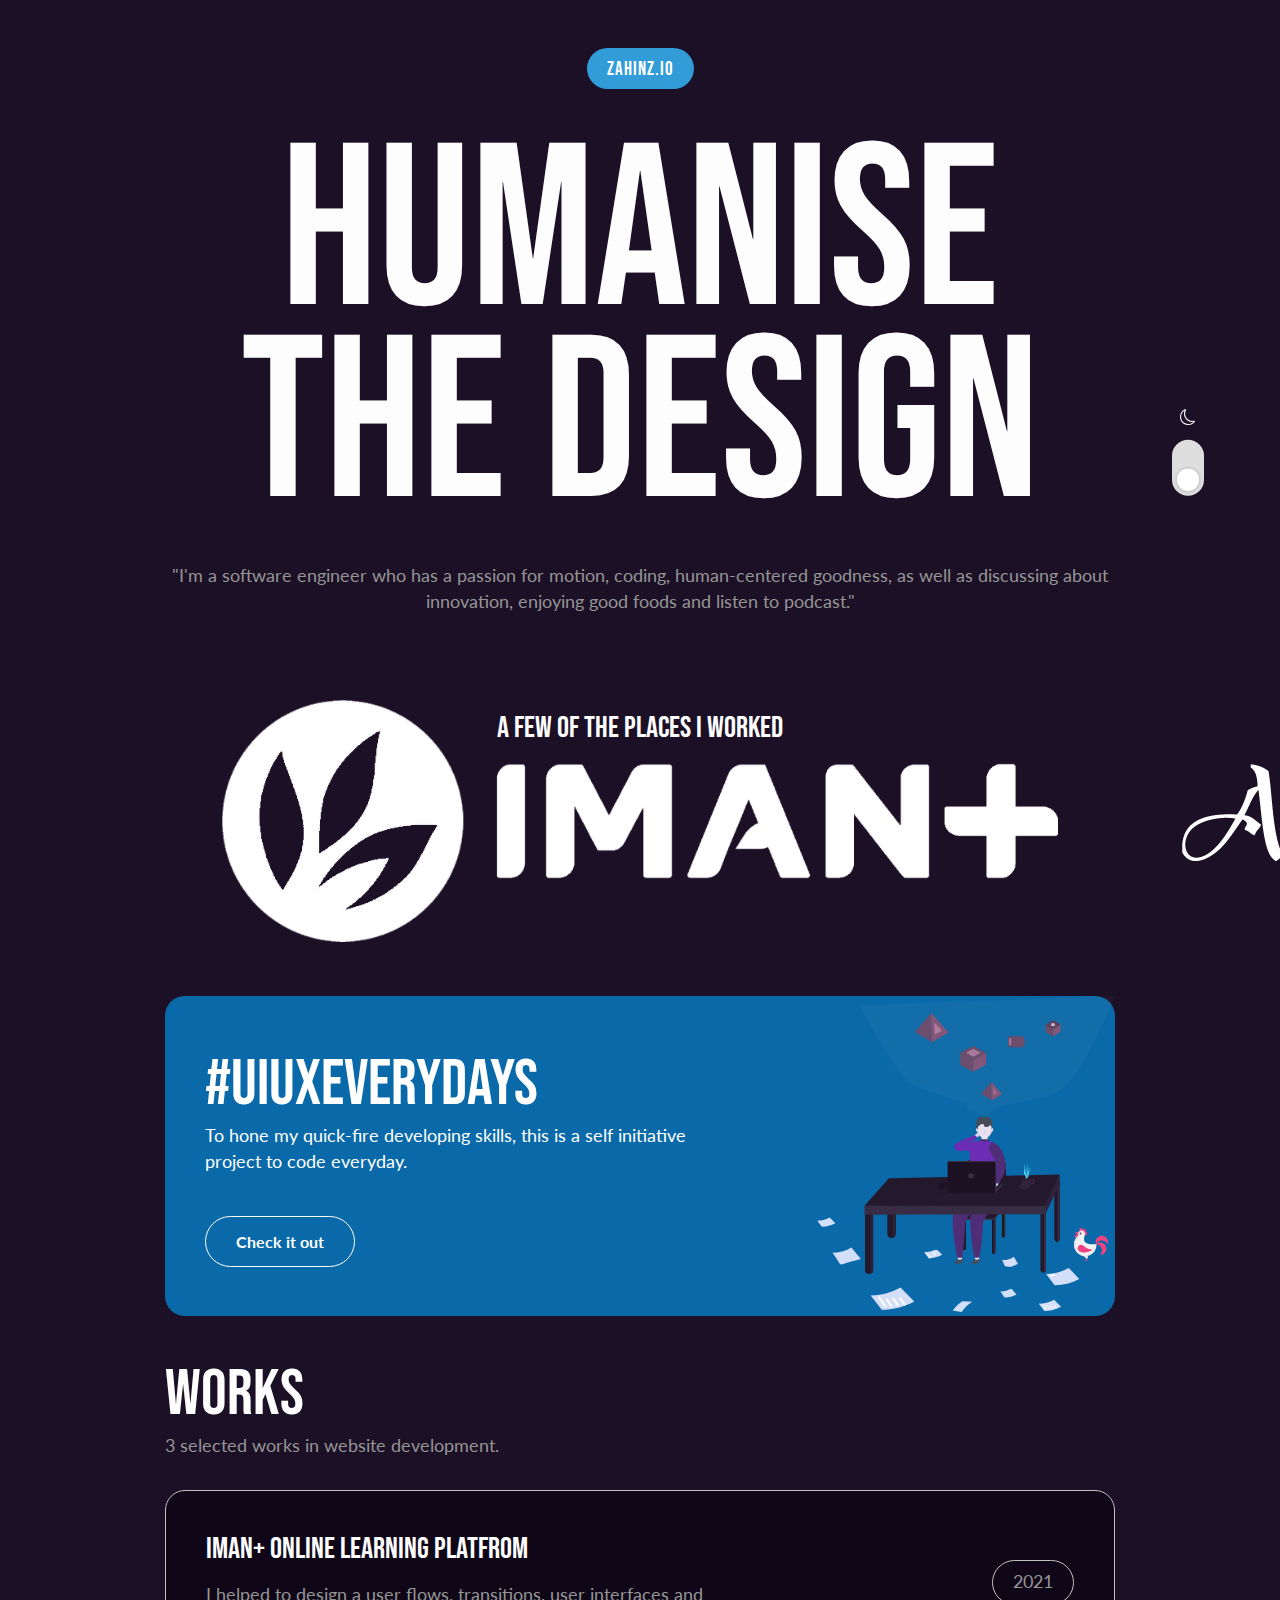
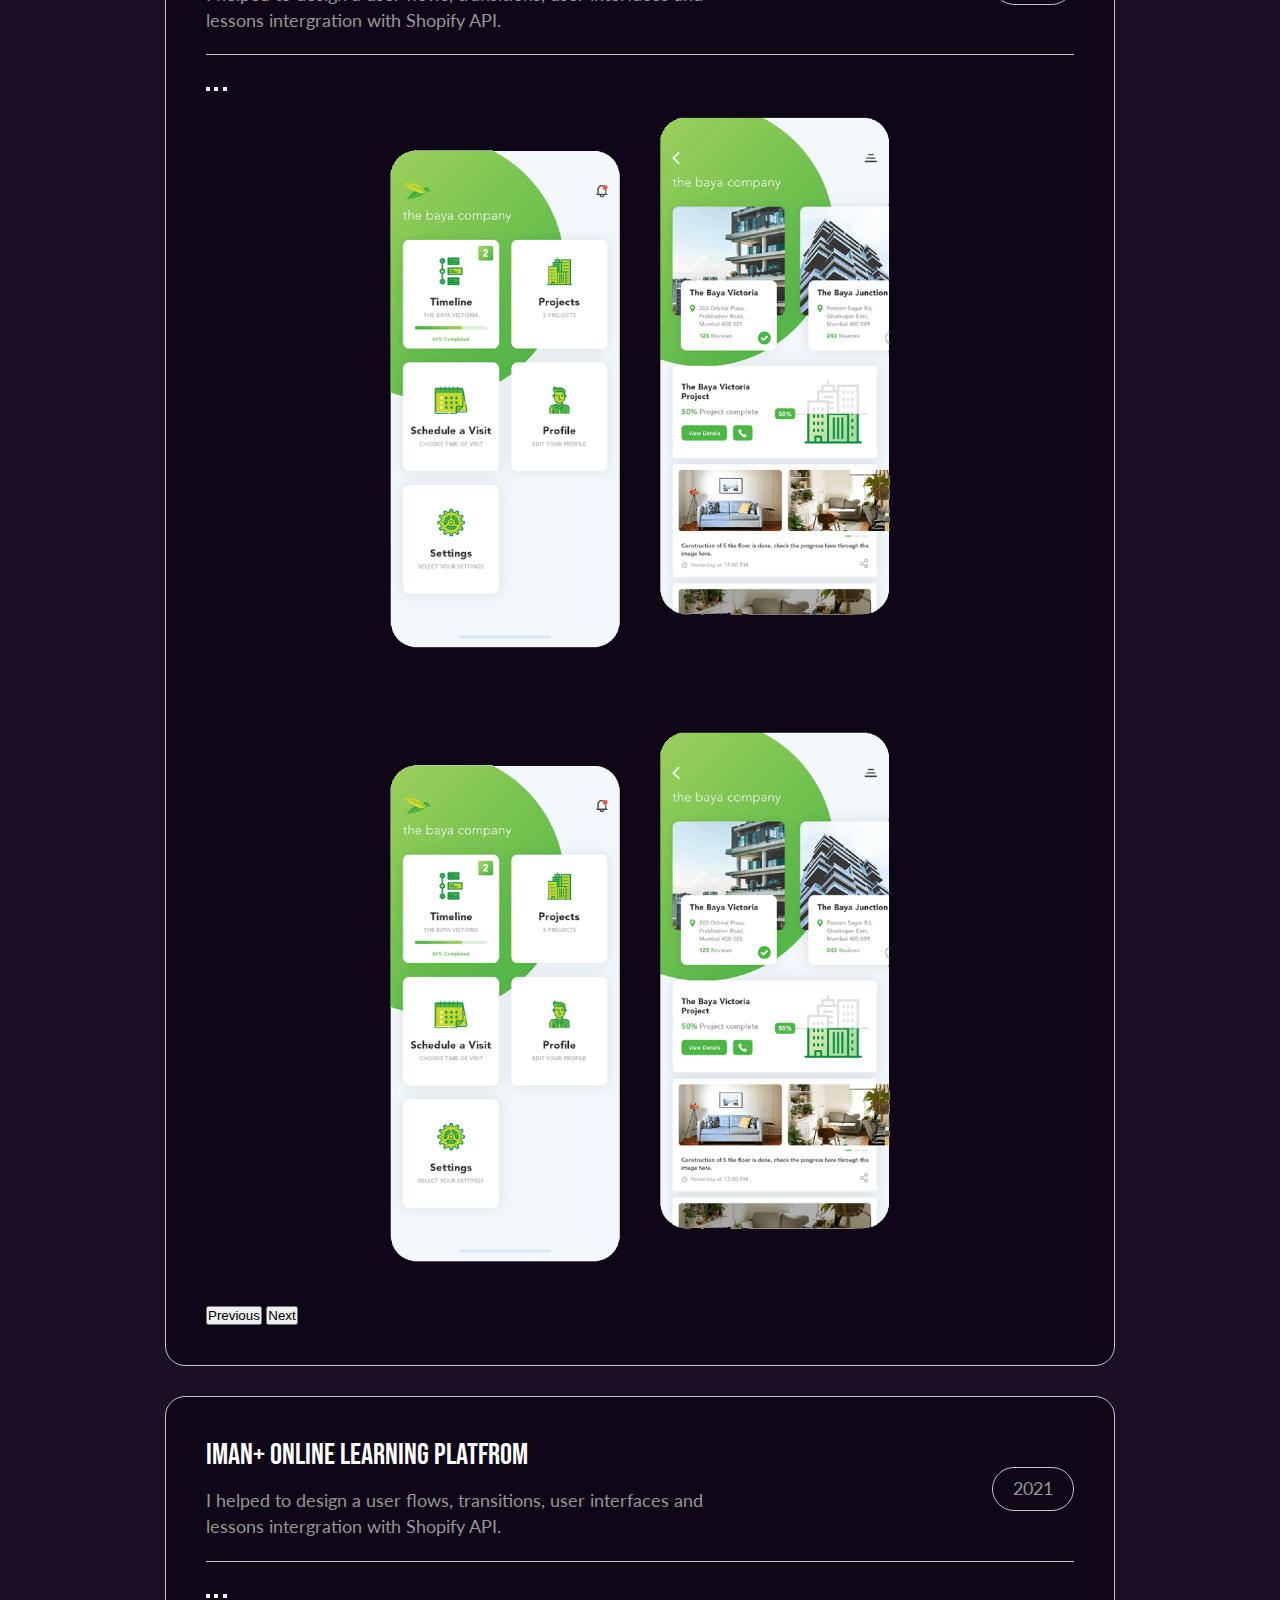
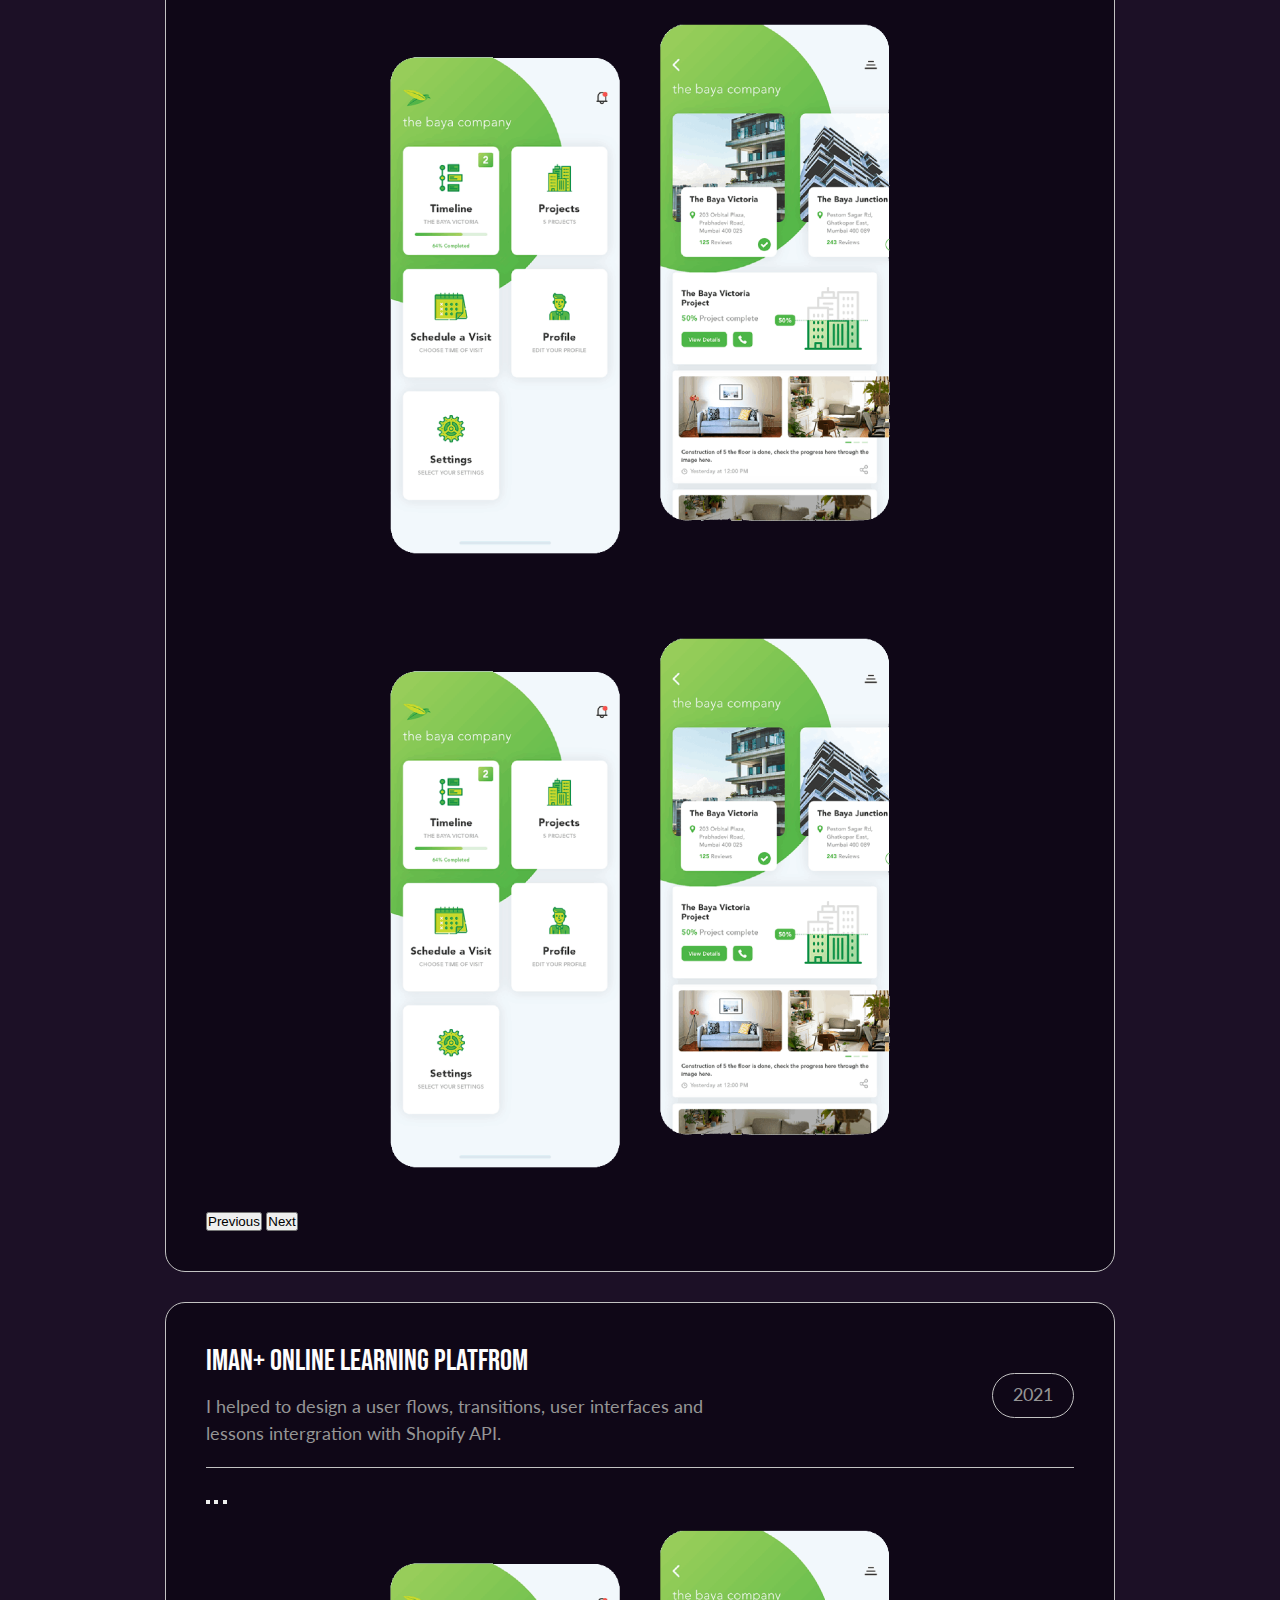
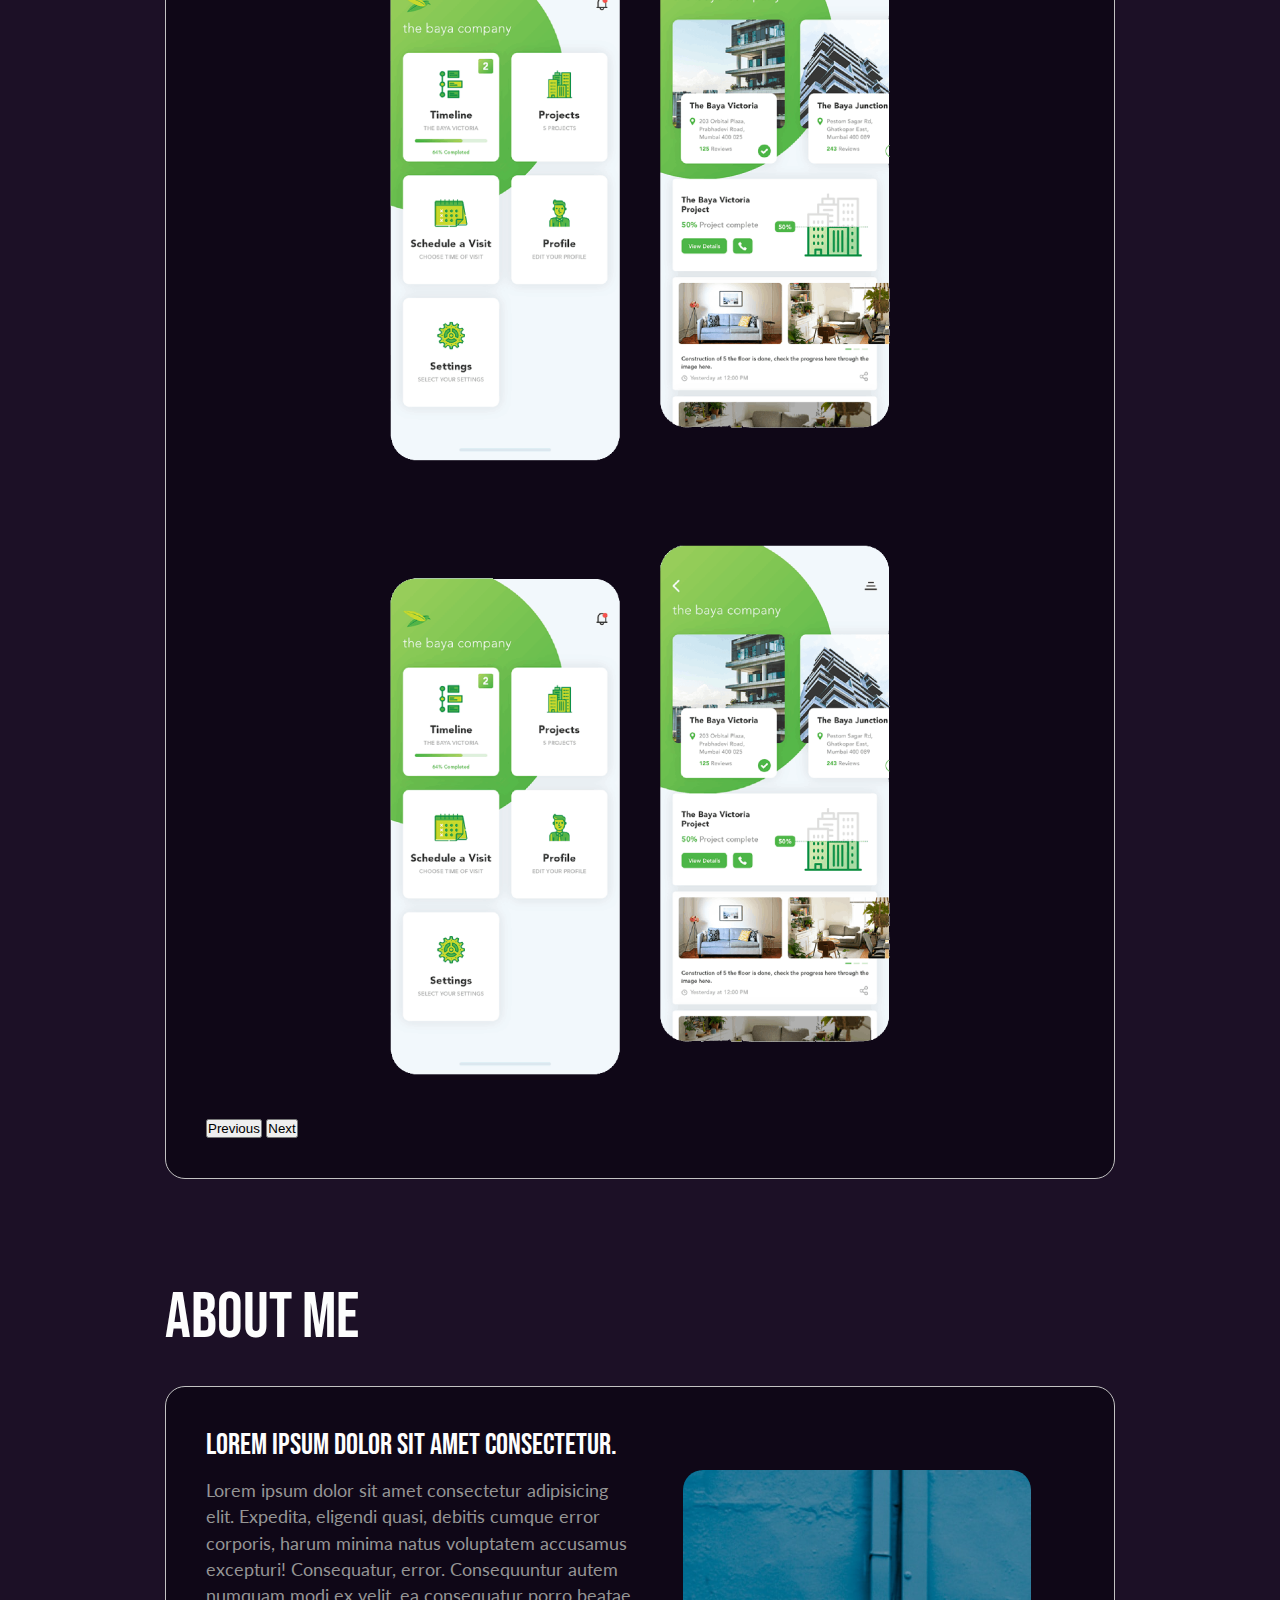
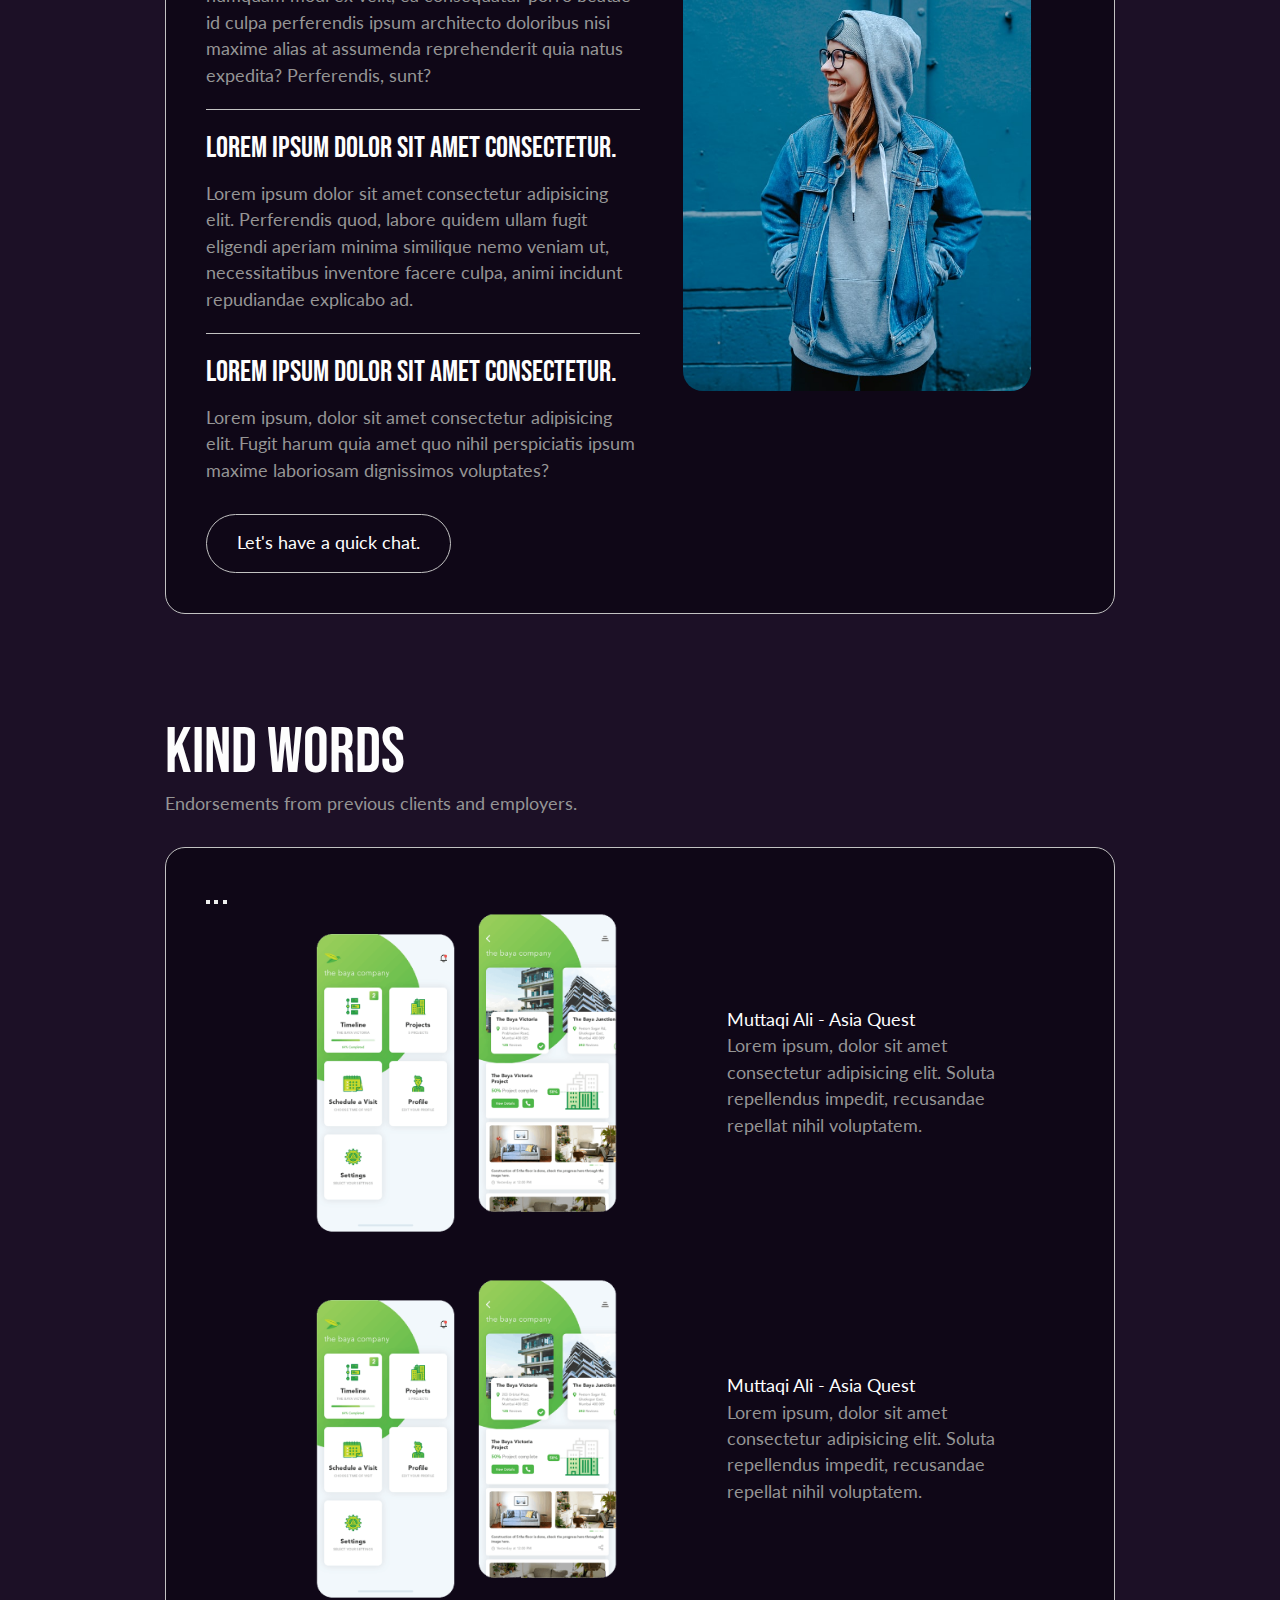
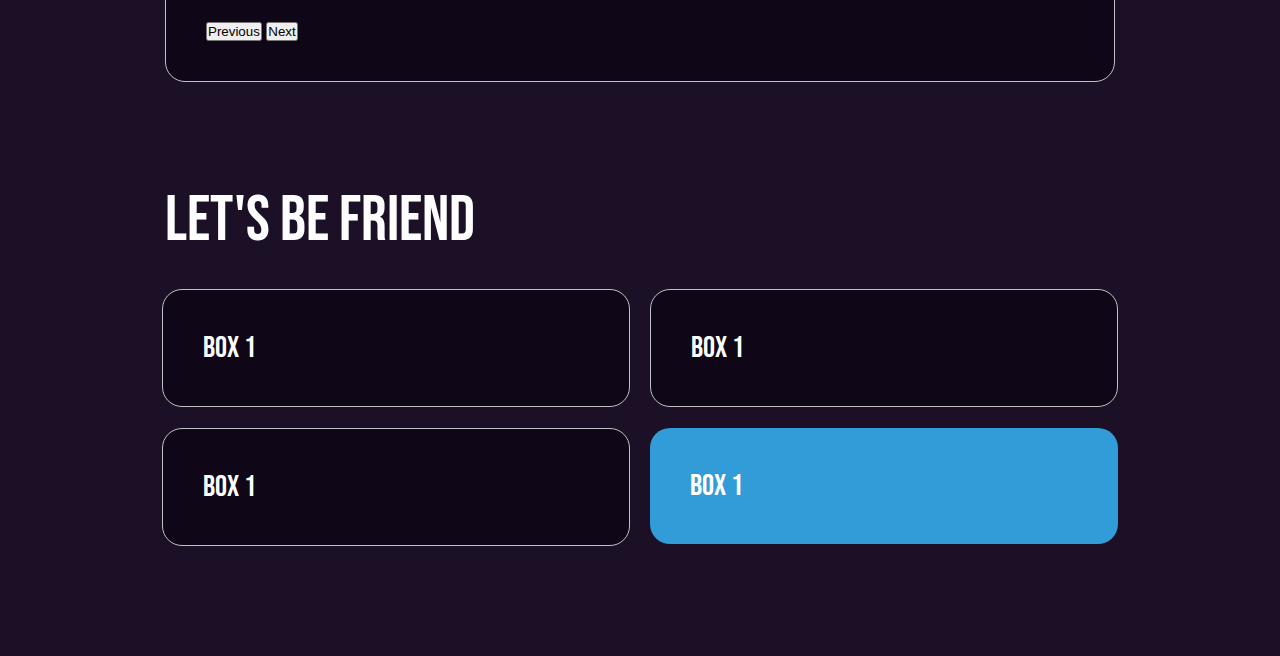
==== index.html @ 5ec1e255 "update index.html" ====
<!DOCTYPE html>
<html lang="en">
<head>
    <meta charset="UTF-8">
    <meta http-equiv="X-UA-Compatible" content="IE=edge">
    <meta name="viewport" content="width=device-width, initial-scale=1.0">
    <title>Zahinzul: Software Engineer - Cyberjaya</title>

    <!-- BOOTSTRAP PACK -->
    <link href="https://cdn.jsdelivr.net/npm/bootstrap@5.1.1/dist/css/bootstrap.min.css" rel="stylesheet" integrity="sha384-F3w7mX95PdgyTmZZMECAngseQB83DfGTowi0iMjiWaeVhAn4FJkqJByhZMI3AhiU" crossorigin="anonymous">
    <script src="https://cdn.jsdelivr.net/npm/bootstrap@5.1.1/dist/js/bootstrap.bundle.min.js" integrity="sha384-/bQdsTh/da6pkI1MST/rWKFNjaCP5gBSY4sEBT38Q/9RBh9AH40zEOg7Hlq2THRZ" crossorigin="anonymous"></script>

    <!-- GOOGLE FONTS -->
    <link rel="preconnect" href="https://fonts.googleapis.com">
    <link rel="preconnect" href="https://fonts.gstatic.com" crossorigin>
    <link href="https://fonts.googleapis.com/css2?family=Bebas+Neue&family=Lato:ital,wght@0,100;0,400;0,900;1,400&display=swap" rel="stylesheet">
        

    <!-- BOOTSTRAP ICONS PACK -->
    <link rel="stylesheet" href="https://cdn.jsdelivr.net/npm/bootstrap-icons@1.5.0/font/bootstrap-icons.css">


    <!-- CSS STYLE -->
    <link rel="stylesheet" href="css/styles.css">


    <!-- FAVICON -->
    <link rel="icon" href="data:image/svg+xml,<svg xmlns=%22http://www.w3.org/2000/svg%22 viewBox=%220 0 100 100%22><text y=%22.9em%22 font-size=%2290%22>🚀</text></svg>">
</head>
<body>
    <div class="main-container">


        <div class="dark-mode-switch">
            <div id="darkModeIcon"><i class="bi bi-sun"></i></div>
            <input id="darkMode" type="checkbox" class="switch-1" onchange="darkMode()">
        </div>

        <!-- HERO -->
        <section id="hero">
            <p class="hero-logo">zahinz.io</p>
            <div class="hero-cta">
                <p class="hero-title color-title">Humanise the Design</p>
                <p class="hero-description color-body main-body">"I'm a software engineer who has a passion for motion, coding, human-centered goodness, as well as discussing about innovation, enjoying good foods and listen to podcast."</p>
            </div>
        </section>

        <!-- SECTION 2 -->
        <section id="section2">
            <p class="color-title main-subtitle">A FEW OF THE PLACES I WORKED</p>
            <div class="companies-logo">
                <img src="assets/IMAN+.png" alt="" class="element-logo">
                <img src="assets/AlMaghrib.png" alt="" class="element-logo">
                <img src="assets/DOPSTV.png" alt="" class="element-logo">
            </div>
        </section>

        <!-- SECTION 3 -->
        <section id="section3">
            <div class="uiuxeverydays">
                <div class="text">
                    <p class="nodark-color-title main-title">#UIUXeverydays</p>
                    <p class="nodark-color-body main-body">To hone my quick-fire developing skills, this is a self initiative project to code everyday.</p>
                    <button class="my-btn">Check it out</button>
                </div>
                <div class="image">
                    <img src="assets/experiment-dark.svg" alt="" srcset="">
                </div>
            </div>
        </section>


        <!-- SECTION 4 -->
        <section id="section4">
            <div class="works">
                <p class="main-title color-title">Works</p>
                <p class="main-body color-body">3 selected works in website development.</p>
                <!-- IMANPLUS -->
                <div class="work-container dark-border">
                    <div class="header">
                        <div class="text">
                            <p class="main-subtitle color-title">IMAN+ Online Learning Platfrom</p>
                            <p class="main-body color-body">I helped to design a user flows, transitions, user interfaces and lessons intergration with Shopify API.</p>
                        </div>
                        <div class="year">
                            <p class="main-body color-body">2021</p>
                        </div>
                    </div>
                    <hr>
                    <div id="previousWork1" class="carousel slide" data-bs-ride="carousel">
                        <div class="carousel-indicators">
                          <button type="button" data-bs-target="#previousWork1" data-bs-slide-to="0" class="active" aria-current="true" aria-label="Slide 1"></button>
                          <button type="button" data-bs-target="#previousWork1" data-bs-slide-to="1" aria-label="Slide 2"></button>
                          <button type="button" data-bs-target="#previousWork1" data-bs-slide-to="2" aria-label="Slide 3"></button>
                        </div>
                        <div class="carousel-inner">
                          <div class="carousel-item active">
                            <img src="assets/slides-example.png" class="d-block w-100" alt="...">
                          </div>
                          <div class="carousel-item">
                            <img src="assets/slides-example.png" class="d-block w-100" alt="...">
                          </div>
                        </div>
                        <button class="carousel-control-prev" type="button" data-bs-target="#previousWork1" data-bs-slide="prev">
                          <span class="carousel-control-prev-icon" aria-hidden="true"></span>
                          <span class="visually-hidden">Previous</span>
                        </button>
                        <button class="carousel-control-next" type="button" data-bs-target="#previousWork1" data-bs-slide="next">
                          <span class="carousel-control-next-icon" aria-hidden="true"></span>
                          <span class="visually-hidden">Next</span>
                        </button>
                    </div>
                </div>
                <!-- NPC2021 -->
                <div class="work-container dark-border">
                    <div class="header">
                        <div class="text">
                            <p class="main-subtitle color-title">IMAN+ Online Learning Platfrom</p>
                            <p class="main-body color-body">I helped to design a user flows, transitions, user interfaces and lessons intergration with Shopify API.</p>
                        </div>
                        <div class="year">
                            <p class="main-body color-body">2021</p>
                        </div>
                    </div>
                    <hr>
                    <div id="previousWork1" class="carousel slide" data-bs-ride="carousel">
                        <div class="carousel-indicators">
                          <button type="button" data-bs-target="#previousWork1" data-bs-slide-to="0" class="active" aria-current="true" aria-label="Slide 1"></button>
                          <button type="button" data-bs-target="#previousWork1" data-bs-slide-to="1" aria-label="Slide 2"></button>
                          <button type="button" data-bs-target="#previousWork1" data-bs-slide-to="2" aria-label="Slide 3"></button>
                        </div>
                        <div class="carousel-inner">
                          <div class="carousel-item active">
                            <img src="assets/slides-example.png" class="d-block w-100" alt="...">
                          </div>
                          <div class="carousel-item">
                            <img src="assets/slides-example.png" class="d-block w-100" alt="...">
                          </div>
                        </div>
                        <button class="carousel-control-prev" type="button" data-bs-target="#previousWork1" data-bs-slide="prev">
                          <span class="carousel-control-prev-icon" aria-hidden="true"></span>
                          <span class="visually-hidden">Previous</span>
                        </button>
                        <button class="carousel-control-next" type="button" data-bs-target="#previousWork1" data-bs-slide="next">
                          <span class="carousel-control-next-icon" aria-hidden="true"></span>
                          <span class="visually-hidden">Next</span>
                        </button>
                      </div>
                </div>
                <!-- ALMAGHRIB MALAYSIA -->
                <div class="work-container dark-border">
                    <div class="header">
                        <div class="text">
                            <p class="main-subtitle color-title">IMAN+ Online Learning Platfrom</p>
                            <p class="main-body color-body">I helped to design a user flows, transitions, user interfaces and lessons intergration with Shopify API.</p>
                        </div>
                        <div class="year">
                            <p class="main-body color-body">2021</p>
                        </div>
                    </div>
                    <hr>
                    <div id="previousWork1" class="carousel slide" data-bs-ride="carousel">
                        <div class="carousel-indicators">
                          <button type="button" data-bs-target="#previousWork1" data-bs-slide-to="0" class="active" aria-current="true" aria-label="Slide 1"></button>
                          <button type="button" data-bs-target="#previousWork1" data-bs-slide-to="1" aria-label="Slide 2"></button>
                          <button type="button" data-bs-target="#previousWork1" data-bs-slide-to="2" aria-label="Slide 3"></button>
                        </div>
                        <div class="carousel-inner">
                          <div class="carousel-item active">
                            <img src="assets/slides-example.png" class="d-block w-100" alt="...">
                          </div>
                          <div class="carousel-item">
                            <img src="assets/slides-example.png" class="d-block w-100" alt="...">
                          </div>
                        </div>
                        <button class="carousel-control-prev" type="button" data-bs-target="#previousWork1" data-bs-slide="prev">
                          <span class="carousel-control-prev-icon" aria-hidden="true"></span>
                          <span class="visually-hidden">Previous</span>
                        </button>
                        <button class="carousel-control-next" type="button" data-bs-target="#previousWork1" data-bs-slide="next">
                          <span class="carousel-control-next-icon" aria-hidden="true"></span>
                          <span class="visually-hidden">Next</span>
                        </button>
                      </div>
                </div>
            </div>
        </section>


        <!-- SECTION 5 -->
        <section id="section5">
                <p class="main-title color-title">About me</p>
                <!-- About me -->
                <div class="about-me-container dark-border">
                        <div class="text">
                            <p class="main-subtitle color-title">Lorem ipsum dolor sit amet consectetur.</p>
                            <p class="main-body color-body">Lorem ipsum dolor sit amet consectetur adipisicing elit. Expedita, eligendi quasi, debitis cumque error corporis, harum minima natus voluptatem accusamus excepturi! Consequatur, error. Consequuntur autem numquam modi ex velit, ea consequatur porro beatae id culpa perferendis ipsum architecto doloribus nisi maxime alias at assumenda reprehenderit quia natus expedita? Perferendis, sunt?</p>
                            <hr>
                            <p class="main-subtitle color-title">Lorem ipsum dolor sit amet consectetur.</p>
                            <p class="main-body color-body">Lorem ipsum dolor sit amet consectetur adipisicing elit. Perferendis quod, labore quidem ullam fugit eligendi aperiam minima similique nemo veniam ut, necessitatibus inventore facere culpa, animi incidunt repudiandae explicabo ad.</p>
                            <hr>
                            <p class="main-subtitle color-title">Lorem ipsum dolor sit amet consectetur.</p>
                            <p class="main-body color-body">Lorem ipsum, dolor sit amet consectetur adipisicing elit. Fugit harum quia amet quo nihil perspiciatis ipsum maxime laboriosam dignissimos voluptates?</p>
                            <div class="dark-border">
                                <p class="color-title main-body">Let's have a quick chat.</p>
                            </div>
                        </div>
                        <div class="image">
                            <img src="assets/zahinz.jpg" alt="" srcset="">
                        </div>
                </div>
        </section>


        <!-- SECTION 6 -->
        <section id="section6">
            <div class="testimonials">
                <p class="main-title color-title">Kind words</p>
                <p class="main-body color-body">Endorsements from previous clients and employers.</p>
                <!-- IMANPLUS -->
                <div class="testimonials-container dark-border">
                    <div id="testimonial-list" class="carousel slide" data-bs-ride="carousel">
                        <div class="carousel-indicators">
                          <button type="button" data-bs-target="#testimonial-list" data-bs-slide-to="0" class="active" aria-current="true" aria-label="Slide 1"></button>
                          <button type="button" data-bs-target="#testimonial-list" data-bs-slide-to="1" aria-label="Slide 2"></button>
                          <button type="button" data-bs-target="#testimonial-list" data-bs-slide-to="2" aria-label="Slide 3"></button>
                        </div>

                        <div class="carousel-inner">
                            
                            <!-- testimonial 1 -->
                            <div class="carousel-item active">
                                <div class="testimonial-list">
                                    <img src="assets/slides-example.png" class="d-block" alt="...">
                                    <div class="text">
                                        <p class="main-body color-title">Muttaqi Ali - Asia Quest</p>
                                        <p class="main-body color-body">Lorem ipsum, dolor sit amet consectetur adipisicing elit. Soluta repellendus impedit, recusandae repellat nihil voluptatem.</p>
                                    </div>
                                </div>
                            </div>

                            <!-- testimonial 2 -->
                            <div class="carousel-item">
                                <div class="testimonial-list">
                                    <img src="assets/slides-example.png" class="d-block" alt="...">
                                    <div class="text">
                                        <p class="main-body color-title">Muttaqi Ali - Asia Quest</p>
                                        <p class="main-body color-body">Lorem ipsum, dolor sit amet consectetur adipisicing elit. Soluta repellendus impedit, recusandae repellat nihil voluptatem.</p>
                                    </div>
                                </div>
                            </div>

                        </div>

                        <button class="carousel-control-prev" type="button" data-bs-target="#testimonial-list" data-bs-slide="prev">
                          <span class="carousel-control-prev-icon" aria-hidden="true"></span>
                          <span class="visually-hidden">Previous</span>
                        </button>
                        <button class="carousel-control-next" type="button" data-bs-target="#testimonial-list" data-bs-slide="next">
                          <span class="carousel-control-next-icon" aria-hidden="true"></span>
                          <span class="visually-hidden">Next</span>
                        </button>
                    </div>


                </div>
            </div>
        </section>


        <!-- SECTION 7 -->
        <section id="section7">
            <p class="main-title color-title">Let's be friend</p>
            <!-- CONNECTIONS -->
            <div class="connect">
                <div class="connect-container">
                    <div class="connect-list dark-border">
                        <p class="main-subtitle color-title">box 1</p>
                    </div>
                    <div class="connect-list dark-border">
                        <p class="main-subtitle color-title">box 1</p>
                    </div>
                    <div class="connect-list dark-border">
                        <p class="main-subtitle color-title">box 1</p>
                    </div>
                    <div class="connect-list no-dark-border">
                        <p class="main-subtitle nodark-color-body">box 1</p>
                    </div>
                </div>
            </div>
        </section>




    </div>





    <!-- JAVASCRIPT -->
    <script src="js/script.js"></script>
    
</body>
</html>
---- css/styles.css ----
* {
    margin: 0; 
    padding: 0; 
    box-sizing: border-box;
}

:root {
    --pri-color: #0A6AA9;
    --sec-color: #c2c2c2;
    --ter-color: #319CD8;
    --title-font-family: 'Bebas Neue', sans-serif;
    --body-font-family: 'Lato', sans-serif;
    --title-font-size: 4rem;
    --subtitle-font-size: 1.9rem;
    --body-font-size: 1.1rem;
    --title-font-color: #3B4250;
    --body-font-color: #8C92A3;
    --section-bottom-margin: 100px;
}

html {
    width: 100%;
    height: 100%;
    font-family: sans-serif;
}

body {
    width: 100%;
    display: flex;
    flex-direction: column;
    align-items: center;
    transition: all 300ms;
    background-color: white;
    line-height: unset;
}

img {
    width: 100%;
    height: max-content;
}

hr {
    margin: 20px 0;
    border: none;
    border-top: 1px solid #c2c2c2;
}

.main-container {
    max-width: 950px;
    margin: 0 1.25rem
}

.my-btn {
    background-color: transparent;
    box-shadow: none;
    border: none;
    color: white;
    border: 1px solid white;
    padding: 15px 30px;
    border-radius: 40px;
    font-family: 'Lato', sans-serif;
    font-size: 1rem;
    font-weight: bold;
}

/*****************************/
/* ? Bootstrap customisation */
/*****************************/

p {
    margin-top: 0;
    margin-bottom: 0;
}

.carousel-indicators {
    margin-bottom: -1rem;
}

.carousel-control-next, .carousel-control-prev {
    width: unset;
}





/**************************************/
/*? responsive element with dark mode */
/**************************************/

.color-title {
    color: #3B4250;
}

.color-body {
    color: #8C92A3;
}

.nodark-color-title {
    color: white;
}

.nodark-color-body {
    color: white;
}

.main-title {
    font-family: var(--title-font-family);
    font-size: var(--title-font-size);
}

.main-subtitle {
    font-family: var(--title-font-family);
    font-size: var(--subtitle-font-size);
}

.main-body {
    font-family: var(--body-font-family);
    font-size: var(--body-font-size);
    line-height: 1.5;
}

.element-logo {
    filter: invert(76%) sepia(23%) saturate(396%) hue-rotate(181deg) brightness(97%) contrast(94%);
}

.dark-border {
    padding: 40px;
    border: 1px solid #c2c2c2;
    border-radius: 20px;
}

.no-dark-border {
    padding: 40px;
    border-radius: 20px;
    background-color: var(--ter-color);
}

/**************************************/

  
/* Switch 1 Specific Styles Start */
.bi-sun {
    font-size: 1.3rem;
}

.bi-moon {
    color: white;
}

.dark-mode-switch {
    height: 75px;
    position: fixed;
    top: 50%;
    right: 5%;
    display: flex;
    flex-direction: column;
    align-items: center;
    justify-content: space-between;
    transform: translateY(-55%);
    z-index: 100;
}

input[type="checkbox"].switch-1 {
font-size: 30px;
-webkit-appearance: none;
    -moz-appearance: none;
        appearance: none;
width: 3.5rem;
height: 2rem;
background: var(--pri-color);
border-radius: 3em;
position: relative;
cursor: pointer;
outline: none;
-webkit-transition: all .2s ease-in-out;
transition: all .2s ease-in-out;
transform: rotate(90deg);
}

input[type="checkbox"].switch-1:checked{
background: #ddd;
}

input[type="checkbox"].switch-1:after{
position: absolute;
content: "";
width: 2rem;
height: 2rem;
border-radius: 50%;
background: #fff;
-webkit-box-shadow: 0 0 .25rem rgba(0,0,0,.3);
        box-shadow: 0 0 .25rem rgba(0,0,0,.3);
-webkit-transform: scale(.7);
        transform: scale(.7);
left: 0;
-webkit-transition: all .2s ease-in-out;
transition: all .2s ease-in-out;
}

input[type="checkbox"].switch-1:checked:after{
left: calc(100% - 2rem);
}

/* Switch 1 Specific Style End */
  
  

/* HERO SECTION */

#hero {
    width: 100%;
    padding: 5% 0 10%;
    display: flex;
    flex-direction: column;
    justify-content: space-between;
    align-items: center;
}

.hero-logo {
    font-family: var(--title-font-family);
    font-size: 1.2rem;
    background-color: var(--ter-color);
    color: white;
    padding: 10px 20px 8px;
    border-radius: 40px;
    letter-spacing: 1px;
}

.hero-title {
    font-family: var(--title-font-family);
    font-size: 18vw;
    text-align: center;
    line-height: 15vw;
    margin-top: 50px;
}

.hero-description {
    text-align: center;
    margin-top: 40px;
}



/* SECTION 2 */

#section2 {
    width: 100%;
    height: auto;
    margin-bottom: var(--section-bottom-margin);
    display: flex;
    flex-direction: column;
    justify-content: center;
    align-items: center;
}

.companies-logo {
    height: 150px;
    display: flex;
    justify-content: space-evenly;
    align-items: center;
}

.companies-logo img {
    padding: 6%;
}


/* SECTION 3 */

#section3 {
    width: 100%;
    height: auto;
    margin-bottom: var(--section-bottom-margin)
    display: flex;
    flex-direction: row;
    align-items: center;
    justify-content: center;
}
.uiuxeverydays {
    width: 100%;
    display: flex;
    align-items: center;
    justify-content: space-between;
    background-color: var(--pri-color);
    border-radius: 20px;
}

.uiuxeverydays .text {
    padding: 10px 20px 10px 40px;
    width: 60%;
}

.uiuxeverydays button {
    margin-top: 40px;
}


/* SECTION 4 */

#section4 {
    width: 100%;
    height: auto;
    margin-bottom: var(--section-bottom-margin)
}

#section4 .works {
    margin-top: 40px;
}

#section4 .work-container {
    margin-top: 30px;
}

.work-container .header {
    display: flex;
    flex-direction: row;
    justify-content: space-between;
    align-items: center;
}

.work-container .header .text {
    width: 60%;
}
.work-container .header .text .main-subtitle {
    margin-bottom: 15px;
}

.year {
    border: 1px solid #c2c2c2;
    padding: 8px 20px;
    border-radius: 40px;
    display: flex;
    justify-content: center;
    align-items: center;
}


/* SECTION 5 */

#section5 {
    width: 100%;
    height: auto;
    margin-bottom: var(--section-bottom-margin)
}


#section5 .about-me-container {
    margin-top: 30px;
    display: flex;
    flex-direction: row;
    justify-content: space-between;
    align-items: flex-start;
}


#section5 .about-me-container .text {
    width: 50%;
}

#section5 .text .dark-border {
    padding: 15px 30px;
    width: max-content;
    border-radius: 50px;
    margin-top: 30px;
}

#section5 .text .main-subtitle {
    margin-bottom: 15px;
}

#section5 .text .main-body {
    margin-bottom: 15px;
}

#section5 .text .dark-border .main-body {
    margin-bottom: 0;
}

#section5 .about-me-container .image {
    width: 50%;
    padding: 5%;
    position: sticky;
    top: 0; 
}

#section5 .about-me-container .image img {
    border-radius: 20px;  
}


/* SECTION 6 */

#section6 {
    width: 100%;
    height: auto;
    margin-bottom: var(--section-bottom-margin)
}


#section6 .testimonials-container {
    margin-top: 30px;
    display: flex;
    flex-direction: row;
    justify-content: space-between;
    align-items: flex-start;
}

#section6 .testimonials-container .testimonial-list {
    display: flex;
    flex-direction: row;
    align-items: center;
}

#section6 .testimonials-container .testimonial-list img {
    width: 60%;
}

#section6 .testimonials-container .testimonial-list .text {
    width: 80%;
    margin-right: 6%;
}


/* SECTION 7 */

#section7 {
    width: 100%;
    height: auto;
    margin-bottom: var(--section-bottom-margin)
}


#section7 .connect {
    margin-top: 20px;
}

#section7 .connect-container {
    display: flex;
    flex-direction: row;
    flex-wrap: wrap;
    justify-content: center;
    align-items: flex-start;
    margin: 0 -3.5%;
}

#section7 .connect-container .connect-list {
    width: 46%;
    margin: 1%;
}






/***********************************/
/* ? MOBILE RESPONSIVENESS (390px) */
/***********************************/

@media (max-width: 600px) {

    .dark-mode-switch {
        height: 75px;
        width: 85px;
        position: fixed;
        top: initial;
        right: initial;
        bottom: 0;
        left: 5%;
        display: flex;
        flex-direction: row;
        align-items: center;
        justify-content: space-between;
        transform: translateY(0);
    }    

    input[type="checkbox"].switch-1 {
        transform: rotate(0deg);
        }


    .main-container {
        width: 100%;
        padding: 1.25rem
    }

    .main-title {
        font-size: 3rem;
    }

    .dark-border {
        padding: 30px;
    }


    /* HERO */

    #hero {
        padding-bottom: 100px;
        height: 100vh;
        justify-content: center;
    }
    
    .hero-logo {
        font-size: 1.2rem;
        /* margin-bottom: 50px; */
    }
    
    .hero-title {
        font-size: 6rem;
        line-height: 5.5rem;
        margin-top: 50px;
    }
    
    .hero-description {
        margin-top: 40px;
    }


    /* SECTION 2 */

    #section2 {
        margin-top: 50px;
    }

    #section2 .main-subtitle {
        margin-bottom: 20px;
    }
    
    .companies-logo {
        height: 60px;
        display: flex;
        justify-content: space-evenly;
        align-items: center;
    }
    
    .companies-logo img {
        padding: 3%;
    }


    /* SECTION 3 */

    #section3 {
        height: auto;
        margin-top: 50px;
    }

    .uiuxeverydays {
        padding: 0 30px 30px;
        flex-direction: column-reverse;
    }

    .uiuxeverydays .text {
        padding: 0;
        width: 100%;
        text-align: center;
    }

    .uiuxeverydays .text .main-title {
        margin-top: 10px;
    }


    /* SECTION 4 */

    .work-container .header {
        display: flex;
        flex-direction: column-reverse;
        align-items: flex-start;
    }

    .work-container .header .text {
        width: 100%;
        margin-top: 20px;
    }


    /* SECTION 5 */

    #section5 .about-me-container {
        flex-direction: column-reverse;
    }

    #section5 .about-me-container .image {
        display: none;
    }

    #section5 .about-me-container .text {
        width: 100%;
    }


    /* SECTION 6 */

    #section6 .testimonials-container .testimonial-list {
        flex-direction: column;
    }

    #section6 .testimonials-container .testimonial-list .text {
        width: 70%;
        margin: 15px 0;
    }

    #section6 .testimonials-container .testimonial-list img {
        width: 70%;
    }


  



}
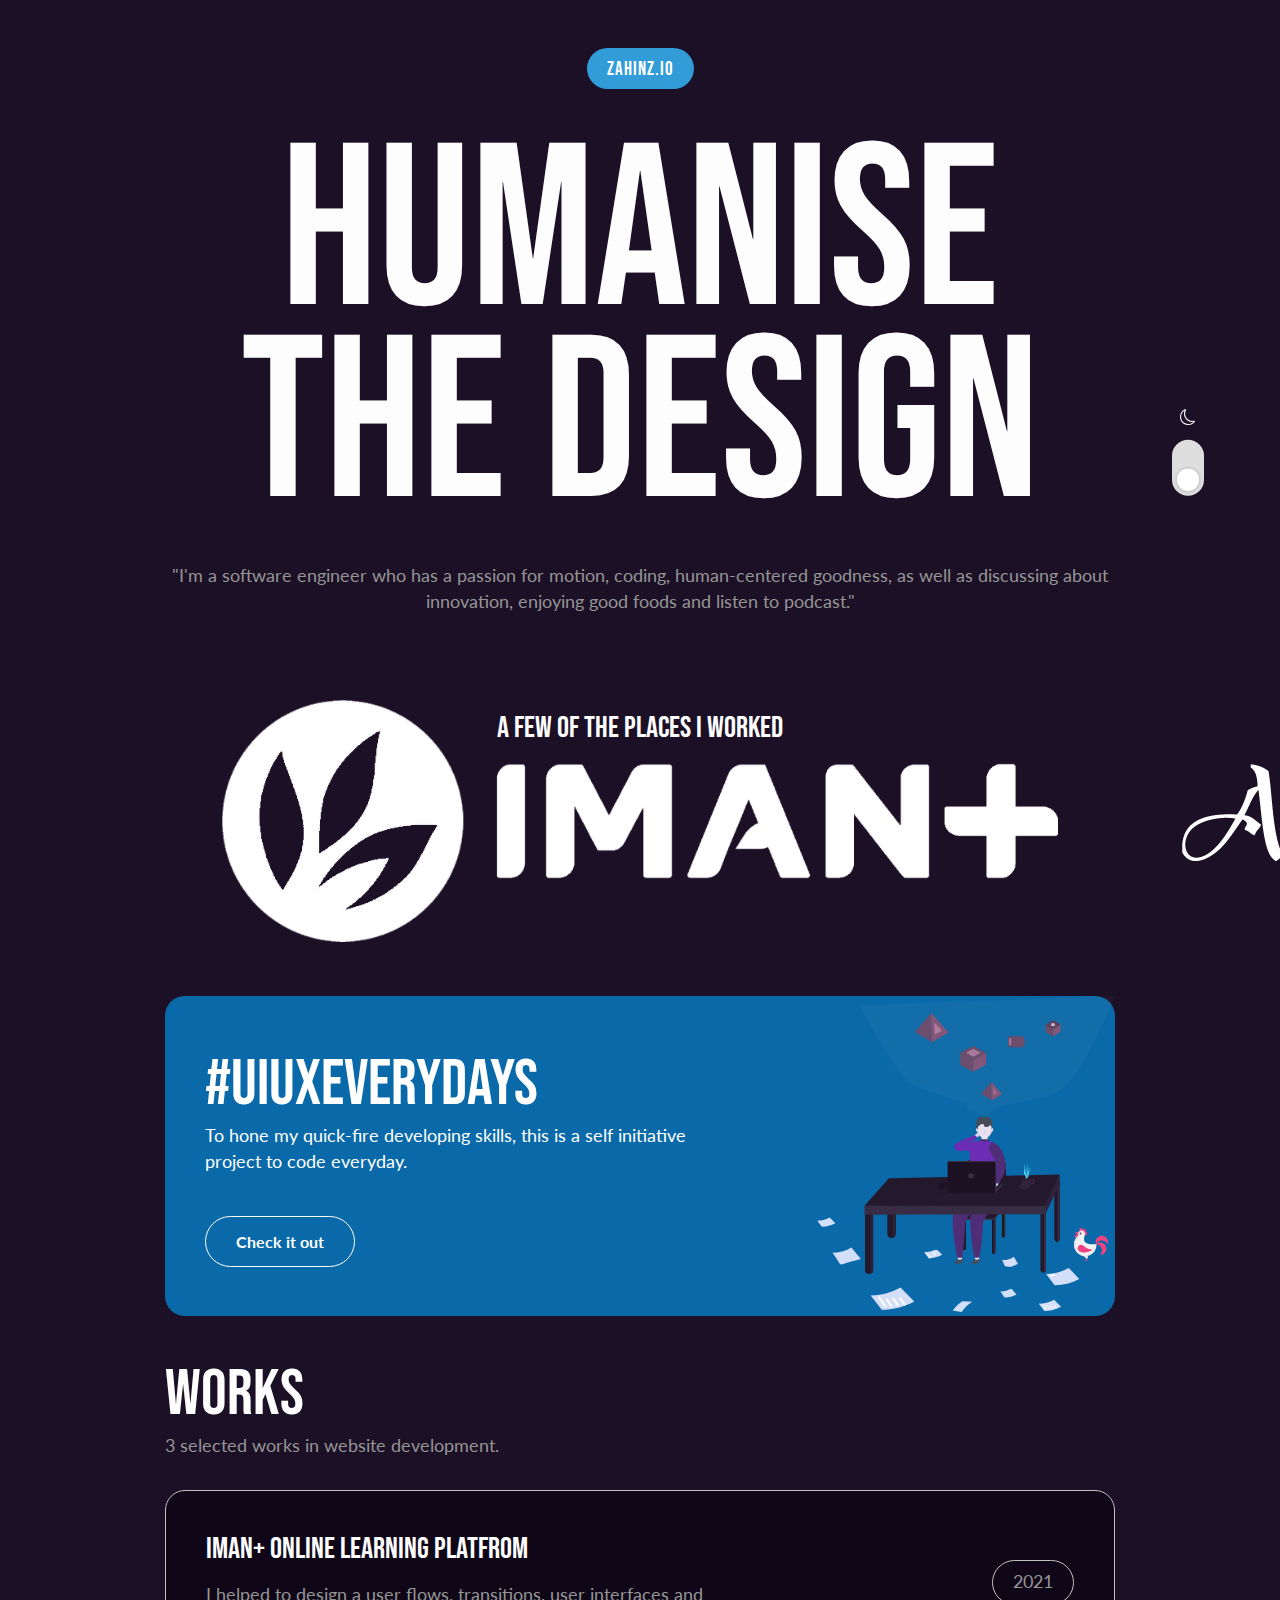
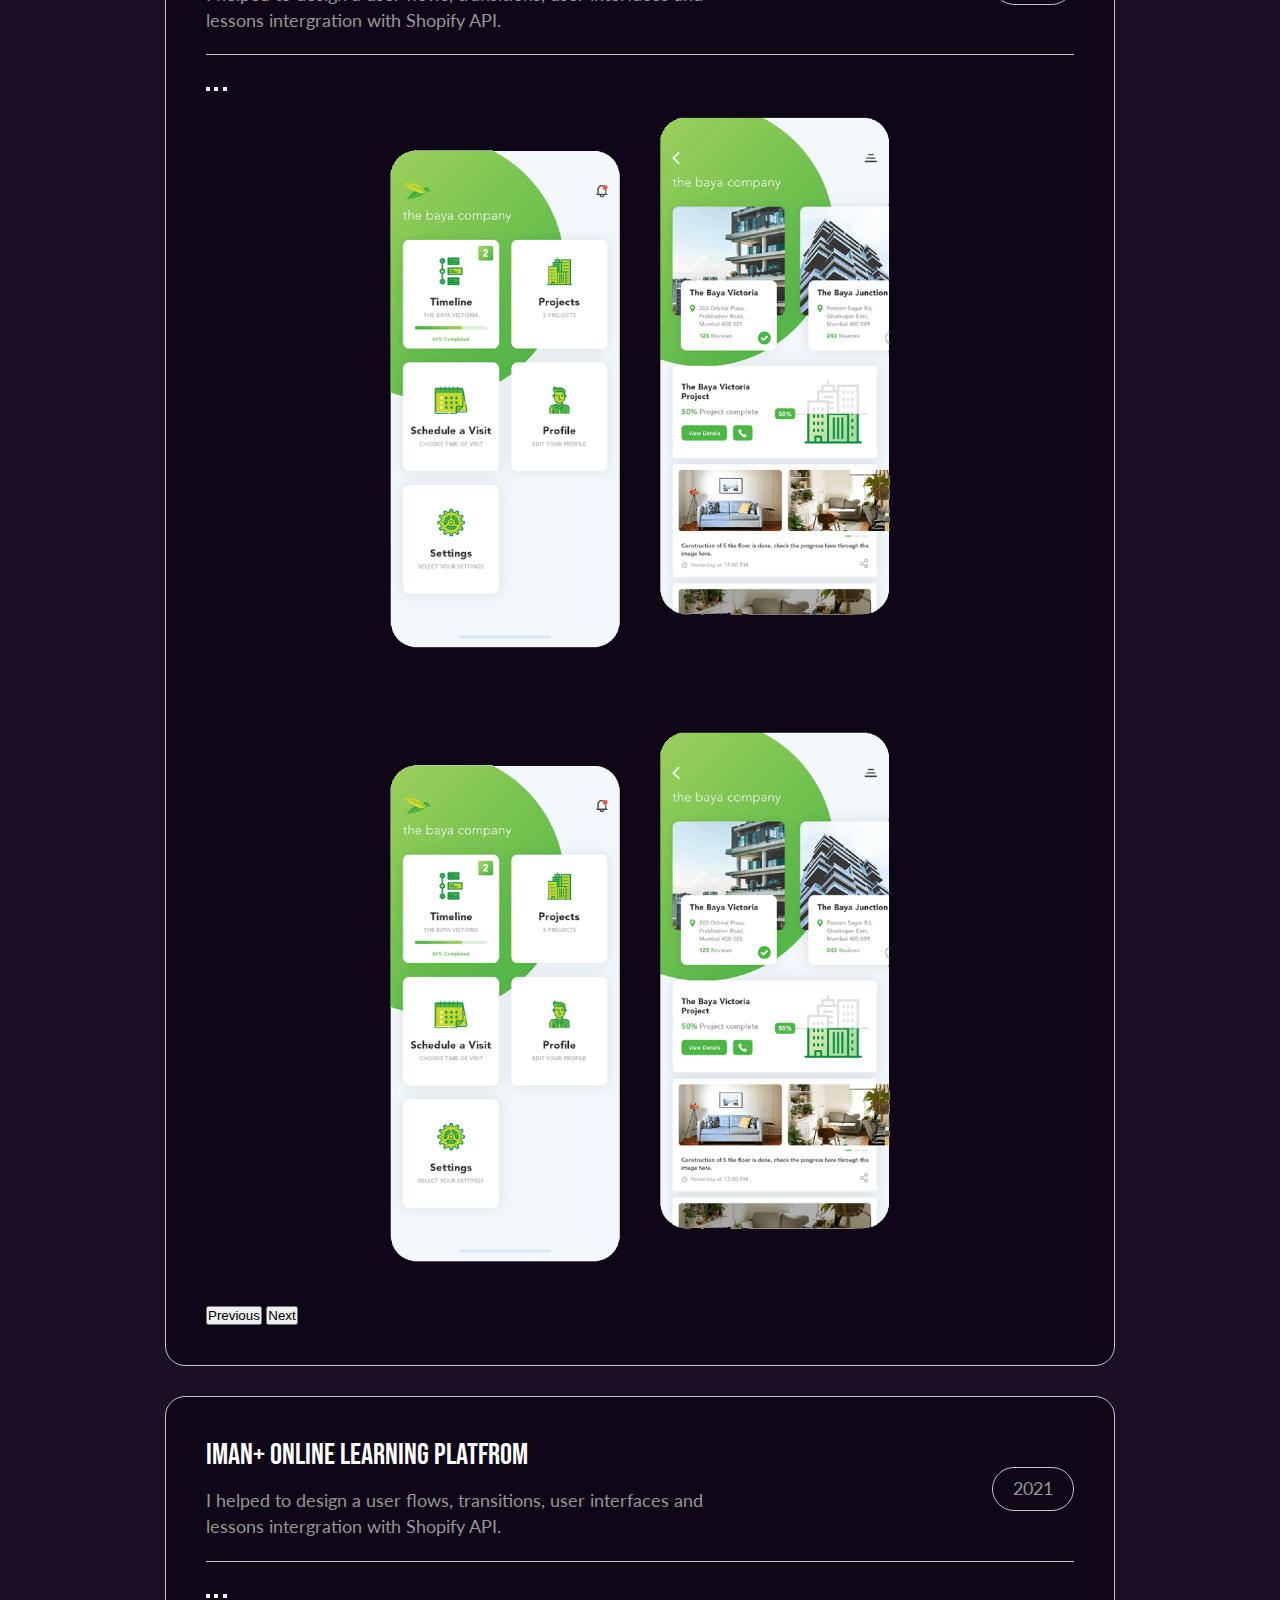
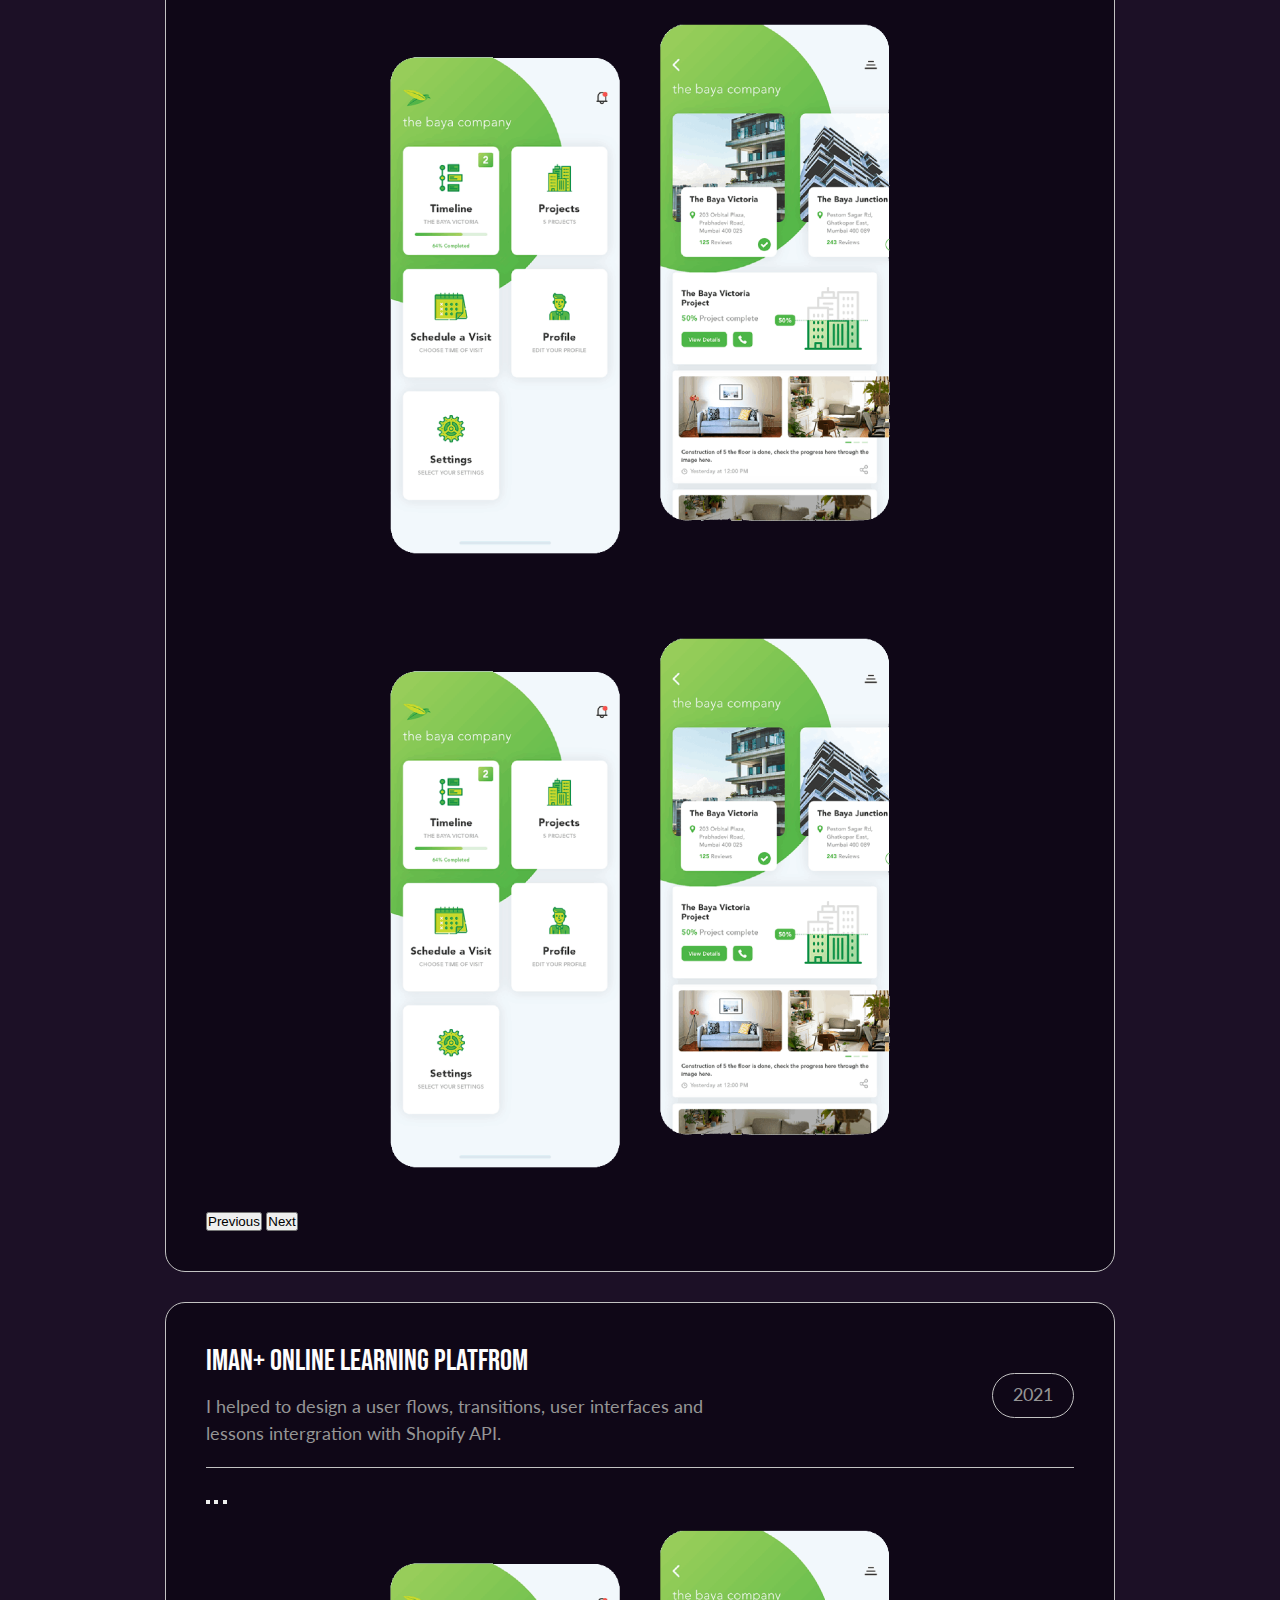
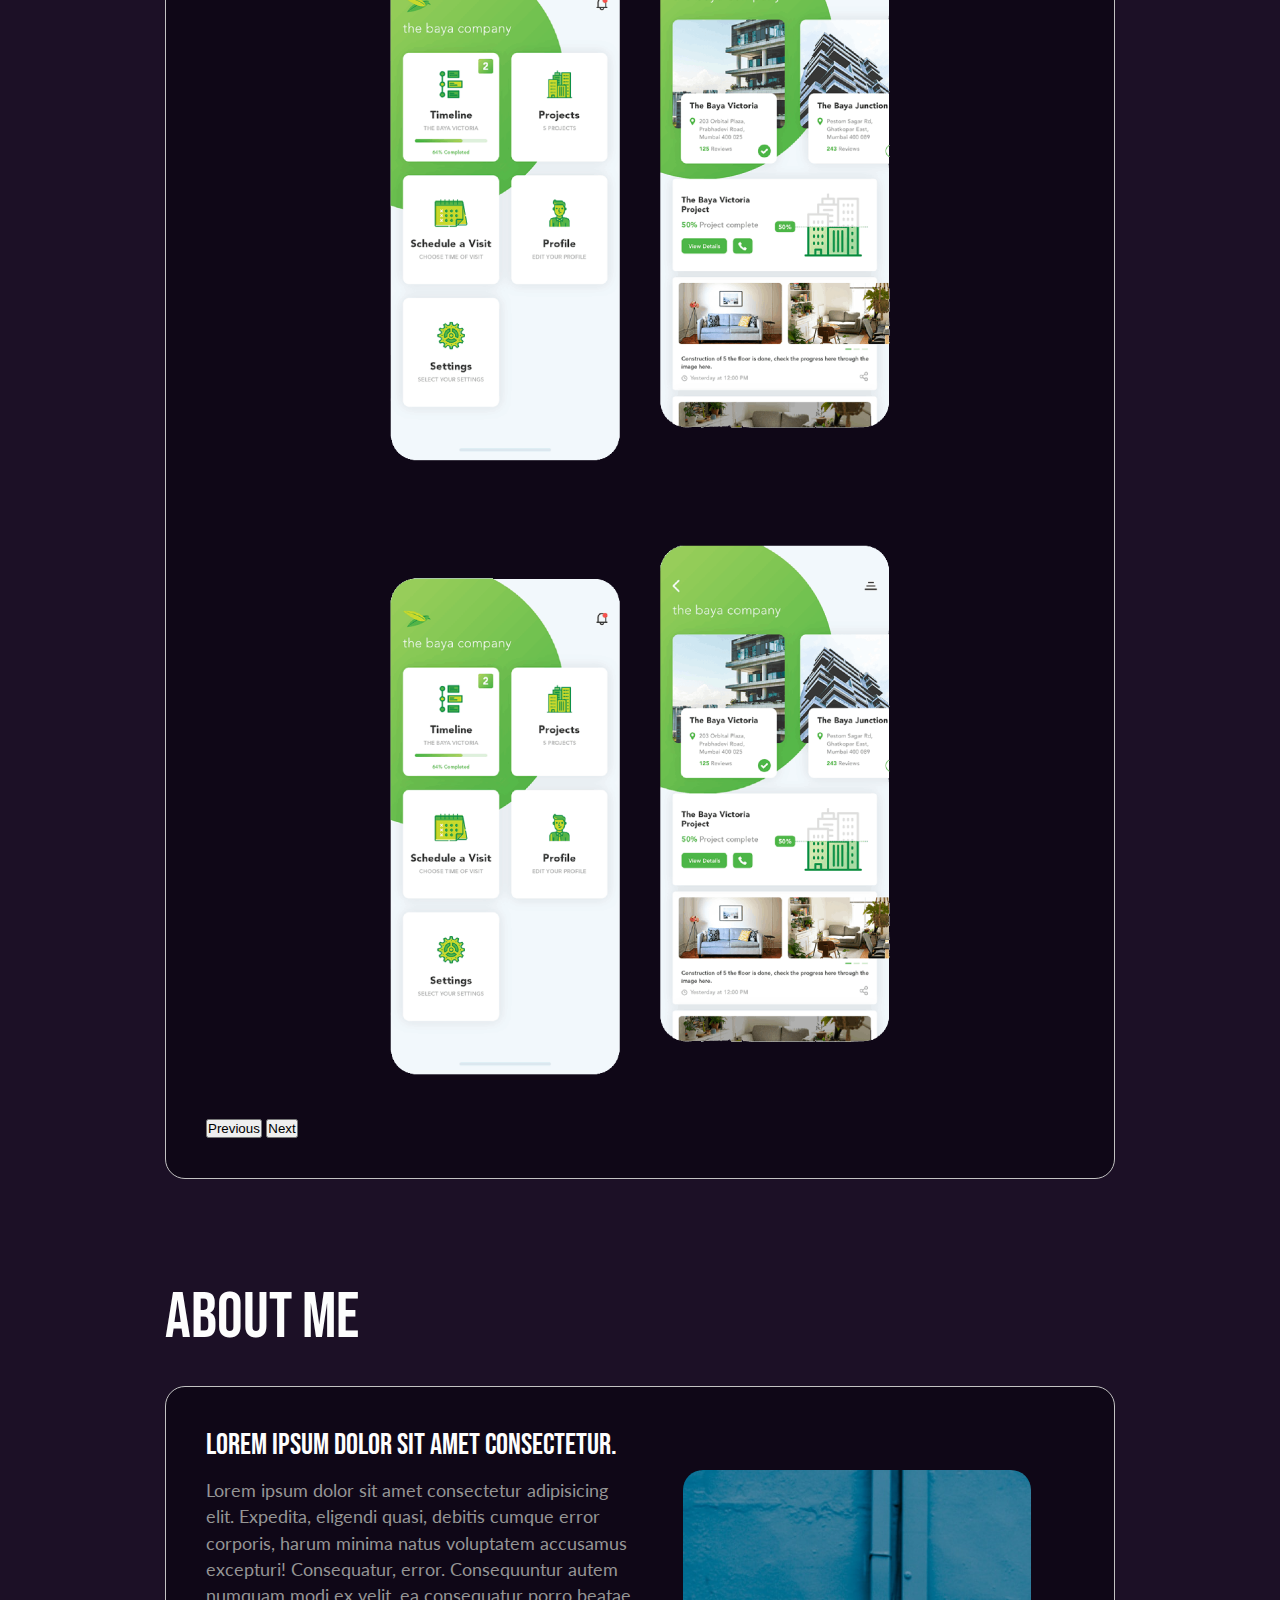
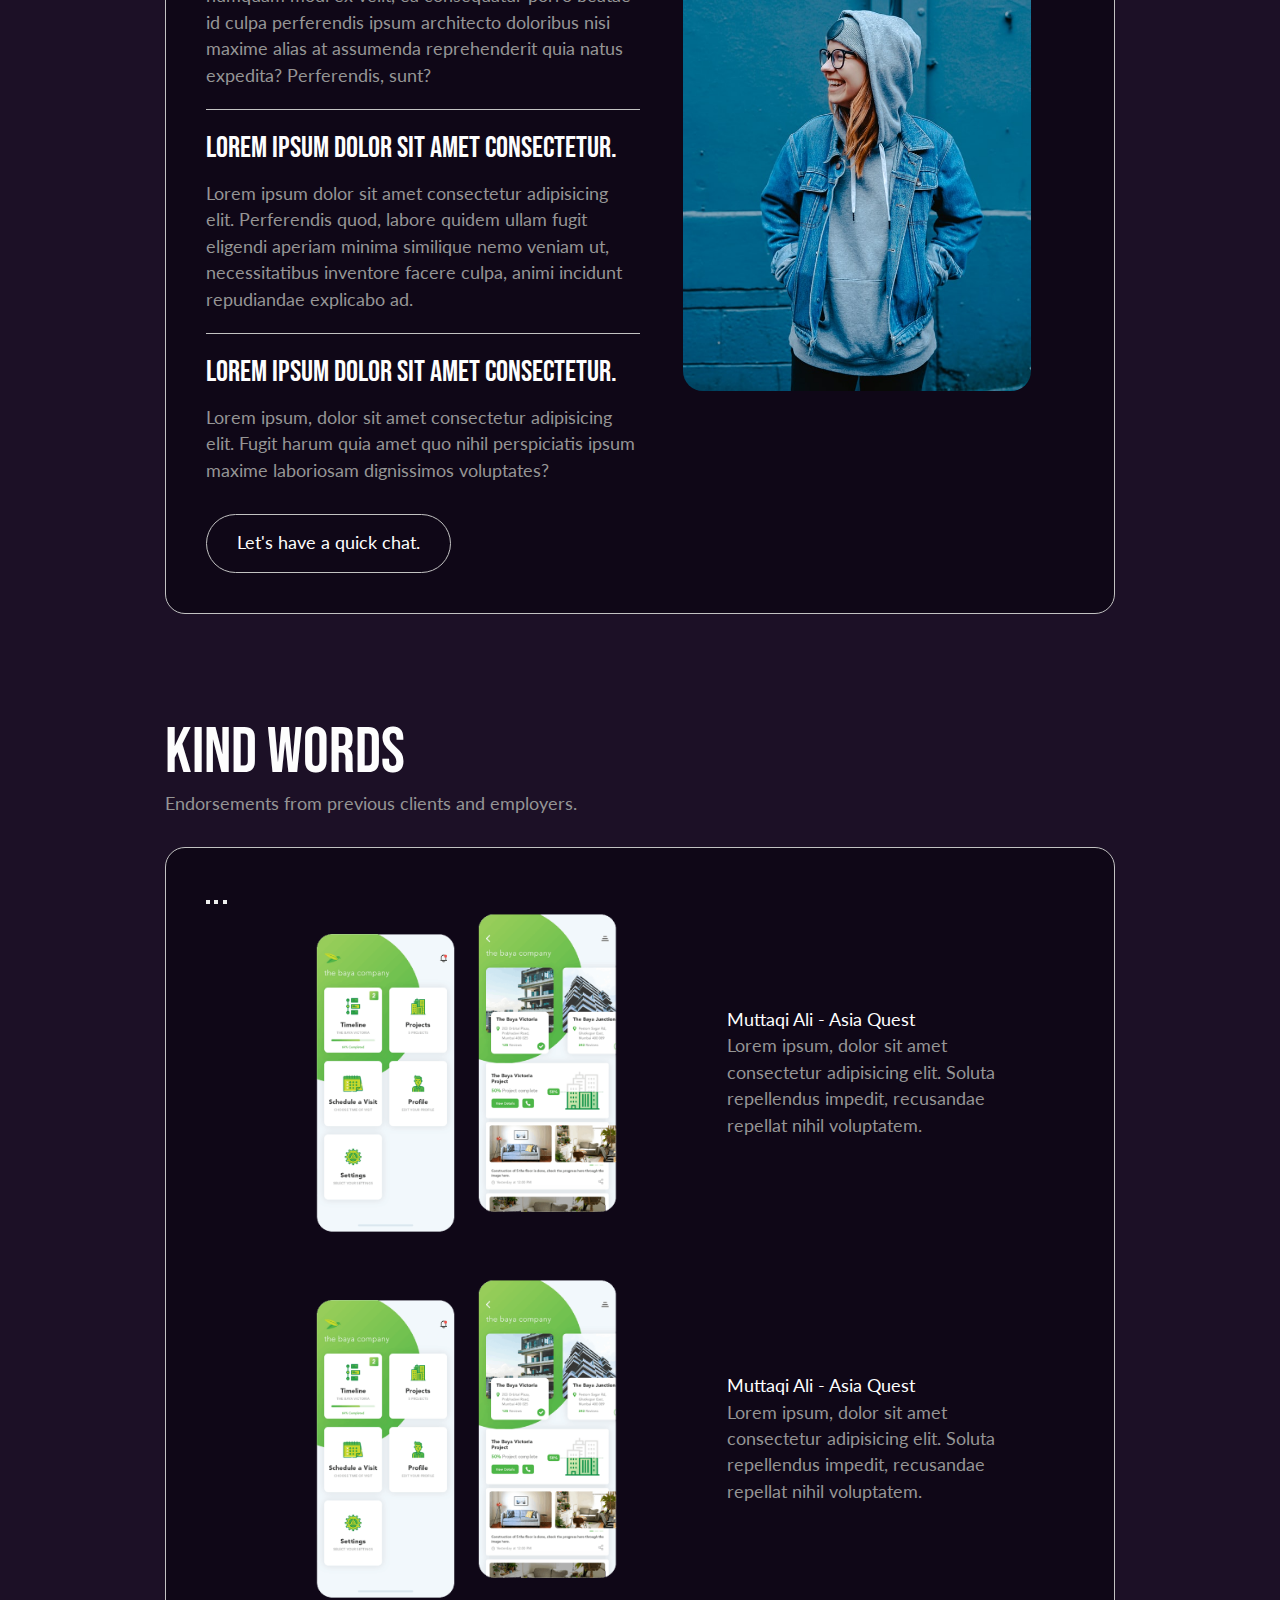
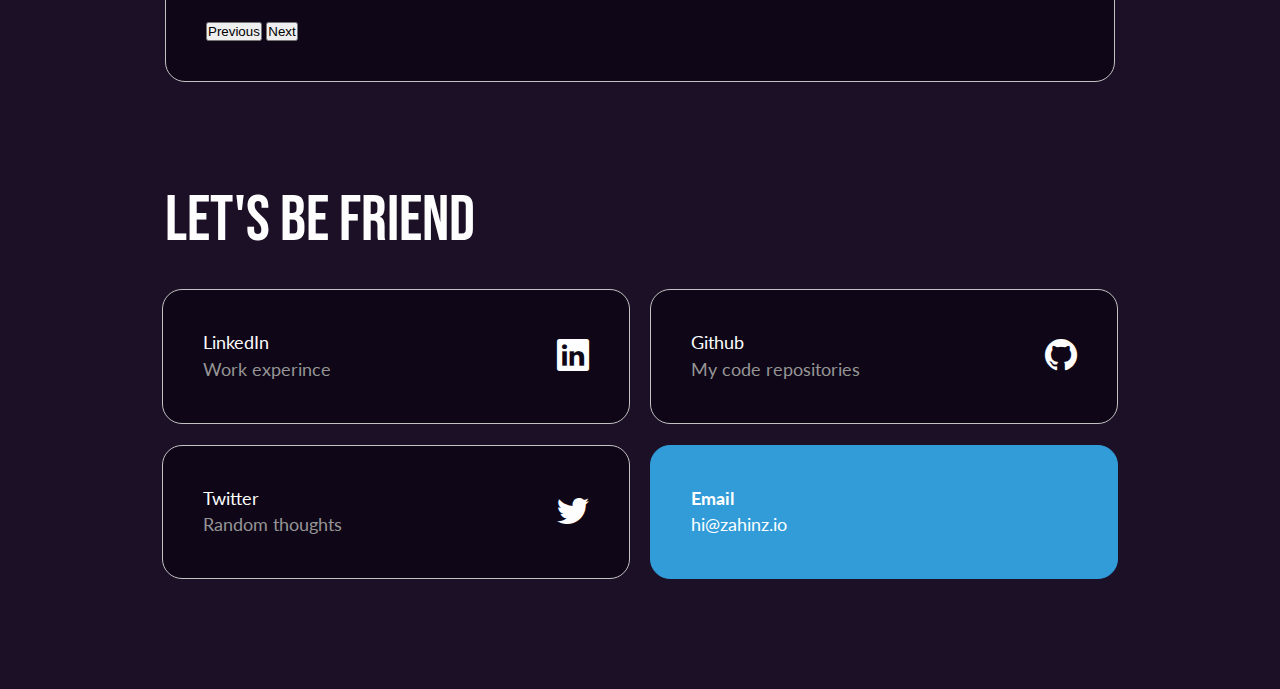
==== commit ce088701: "finished index.html" ====
--- a/index.html
+++ b/index.html
@@ -275,16 +275,31 @@
             <div class="connect">
                 <div class="connect-container">
                     <div class="connect-list dark-border">
-                        <p class="main-subtitle color-title">box 1</p>
+                        <div class="text">
+                            <p class="main-body color-title">LinkedIn</p>
+                            <p class="main-body color-body">Work experince</p>
+                        </div>
+                        <i class="bi bi-linkedin color-title"></i>
                     </div>
                     <div class="connect-list dark-border">
-                        <p class="main-subtitle color-title">box 1</p>
+                        <div class="text">
+                            <p class="main-body color-title">Github</p>
+                            <p class="main-body color-body">My code repositories</p>
+                        </div>
+                        <i class="bi bi-github color-title"></i>
                     </div>
                     <div class="connect-list dark-border">
-                        <p class="main-subtitle color-title">box 1</p>
+                        <div class="text">
+                            <p class="main-body color-title">Twitter</p>
+                            <p class="main-body color-body">Random thoughts</p>
+                        </div>
+                        <i class="bi bi-twitter color-title"></i>
                     </div>
                     <div class="connect-list no-dark-border">
-                        <p class="main-subtitle nodark-color-body">box 1</p>
+                        <div class="text">
+                            <p class="main-body nodark-color-body" style="font-weight: bold;">Email</p>
+                            <p class="main-body nodark-color-body">hi@zahinz.io</p>
+                        </div>
                     </div>
                 </div>
             </div>
--- a/css/styles.css
+++ b/css/styles.css
@@ -134,6 +134,7 @@
     padding: 40px;
     border-radius: 20px;
     background-color: var(--ter-color);
+    border: 1px solid var(--ter-color);
 }
 
 /**************************************/
@@ -447,8 +448,14 @@
 #section7 .connect-container .connect-list {
     width: 46%;
     margin: 1%;
-}
-
+    display: flex;
+    align-items: center;
+    justify-content: space-between;
+}
+
+#section7 .connect-container .connect-list i {
+    font-size: 2rem;
+}
 
 
 
@@ -493,6 +500,10 @@
         padding: 30px;
     }
 
+    .no-dark-border {
+        padding: 30px;
+    }
+
 
     /* HERO */
 
@@ -608,6 +619,23 @@
     }
 
 
+
+    /* SECTION 7 */
+
+    #section7 .connect-container {
+        display: flex;
+        flex-direction: column;
+        flex-wrap: wrap;
+        justify-content: center;
+        align-items: flex-start;
+        margin: 0
+    }
+    
+    #section7 .connect-container .connect-list {
+        width: 100%;
+        margin-bottom: 1%;
+    }
+    
   
 
 
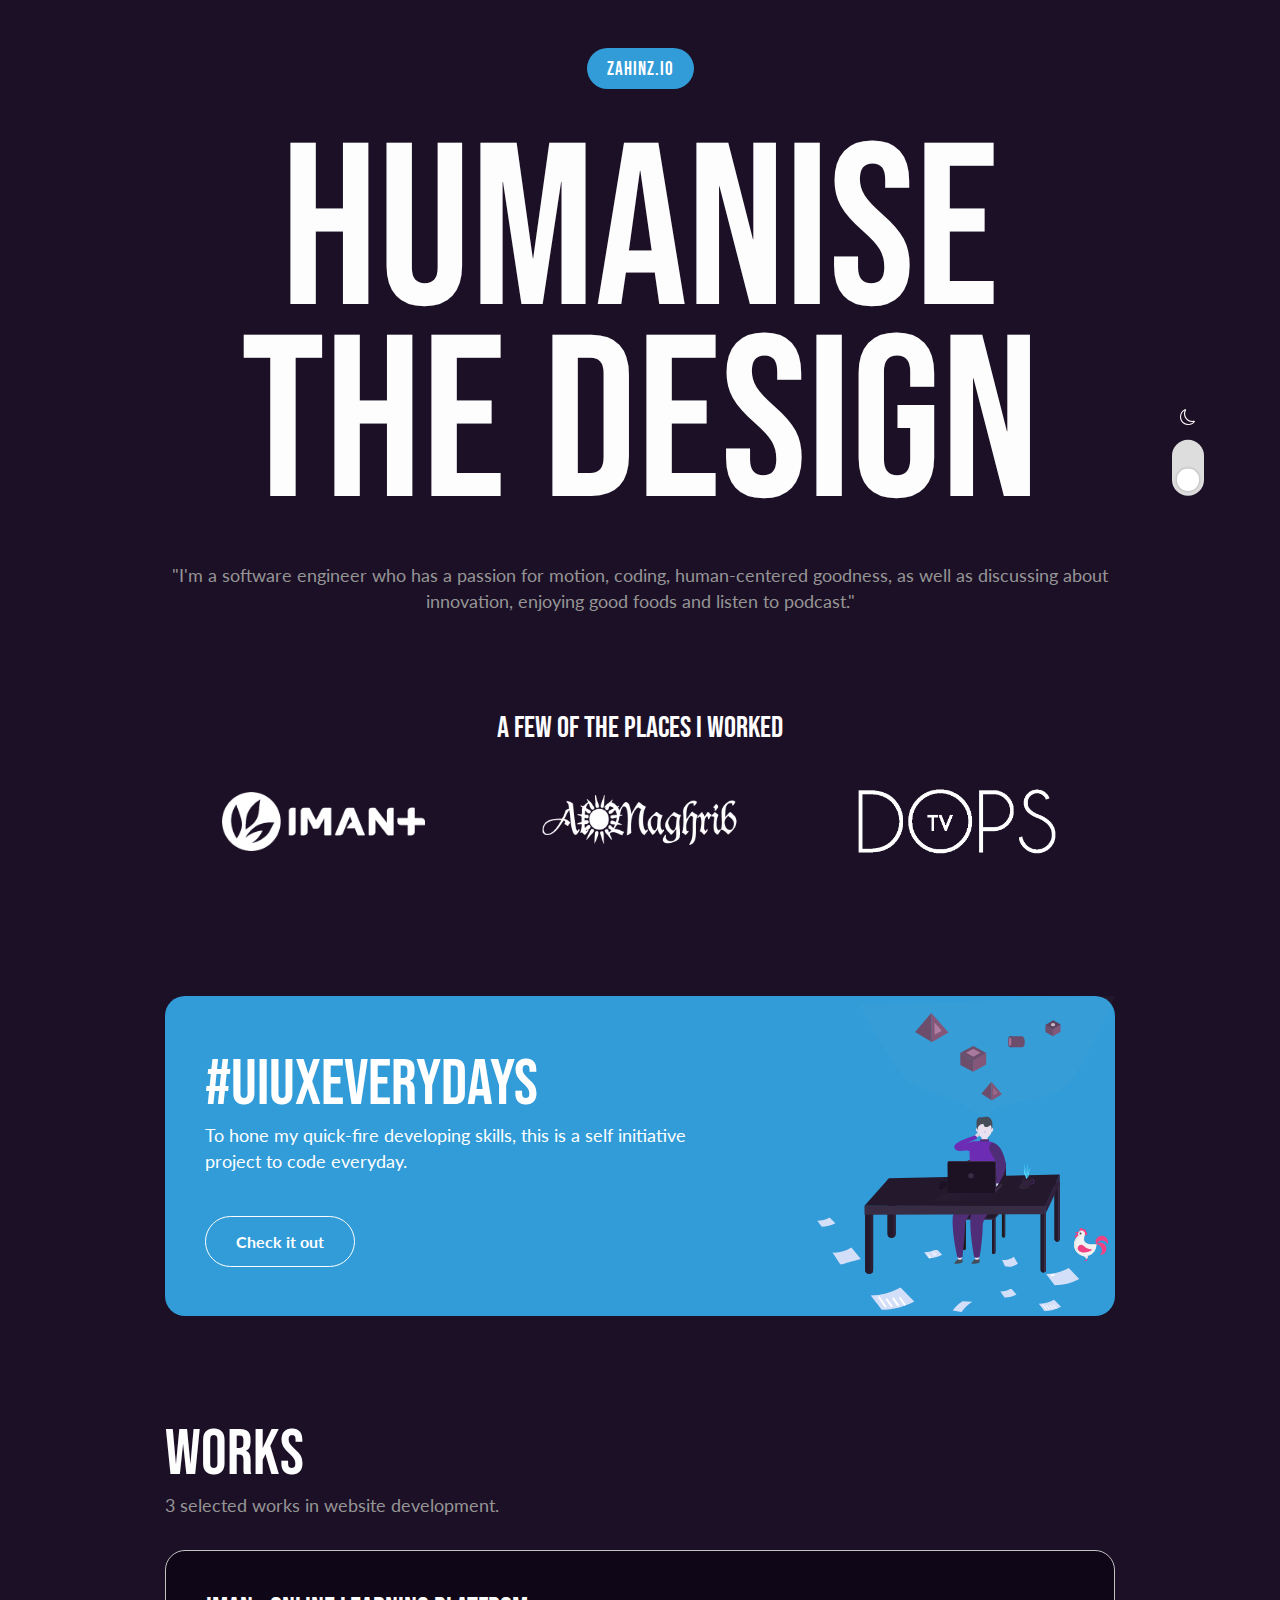
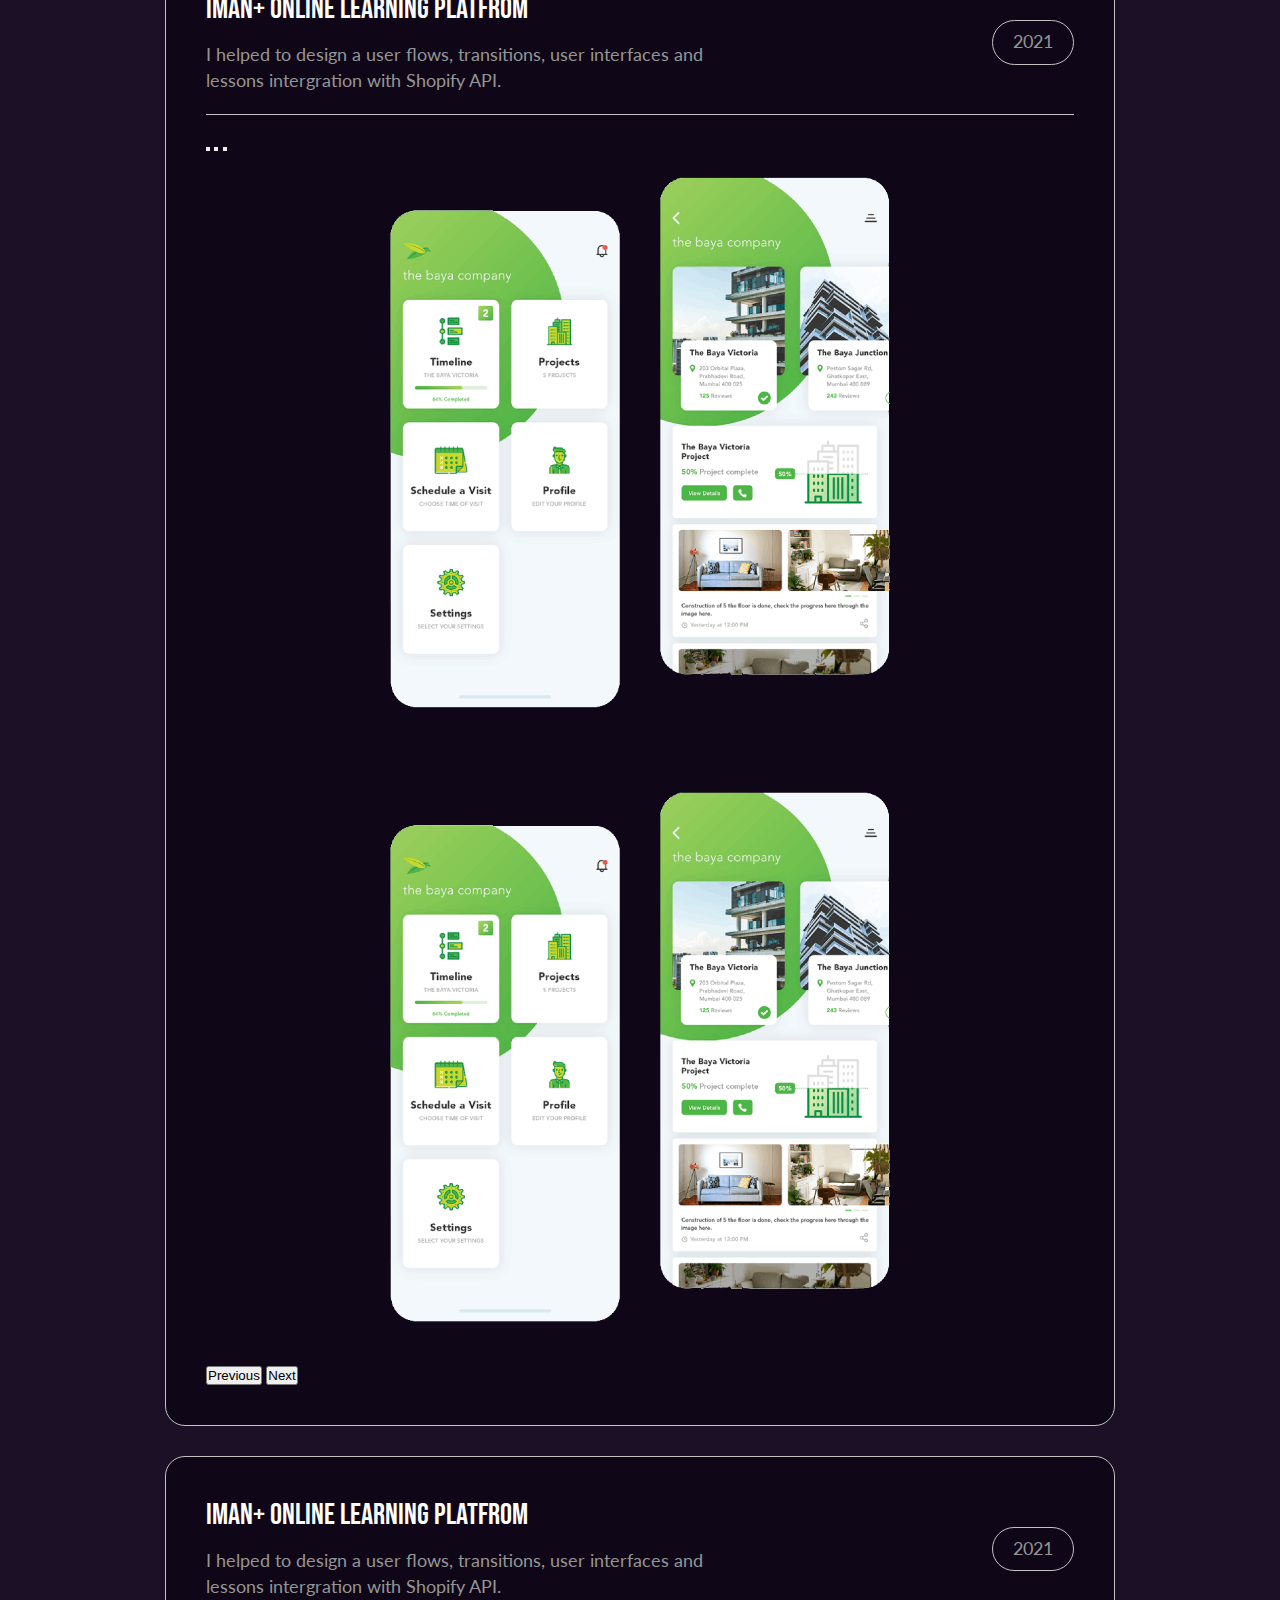
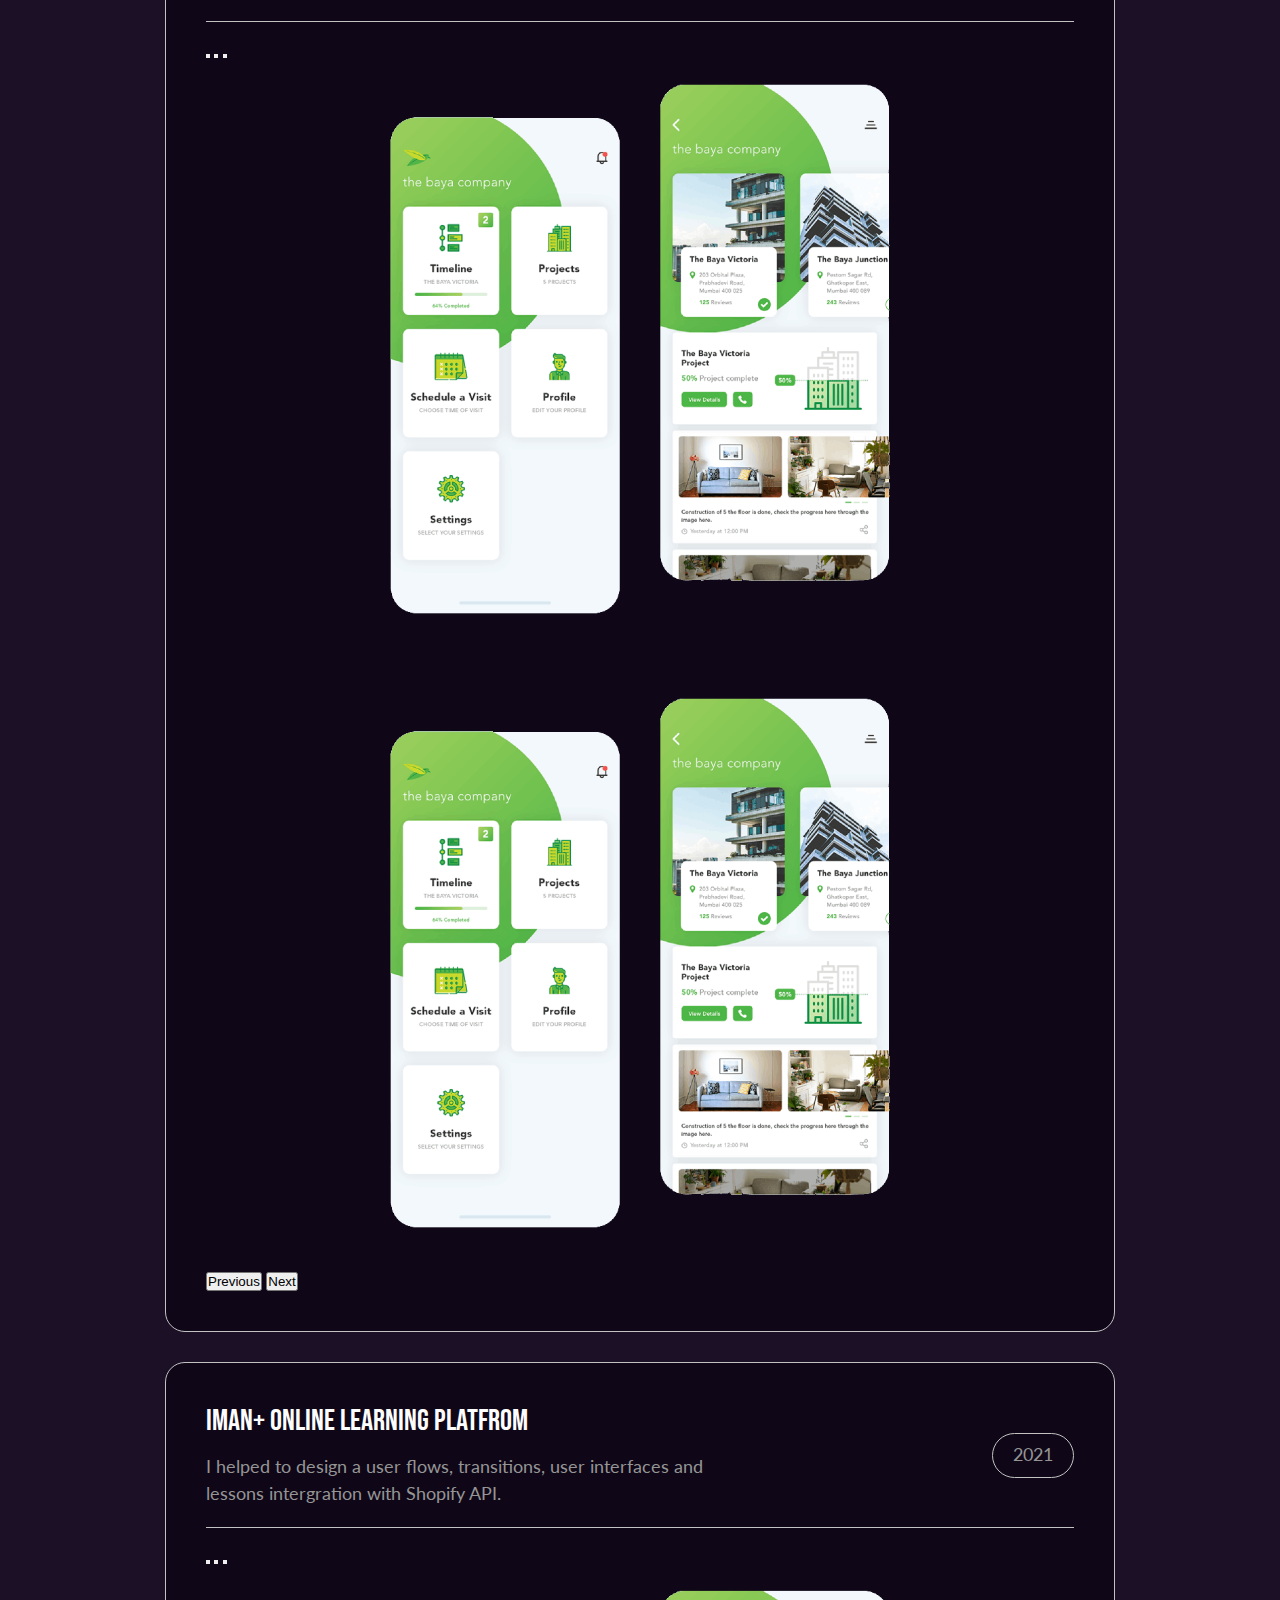
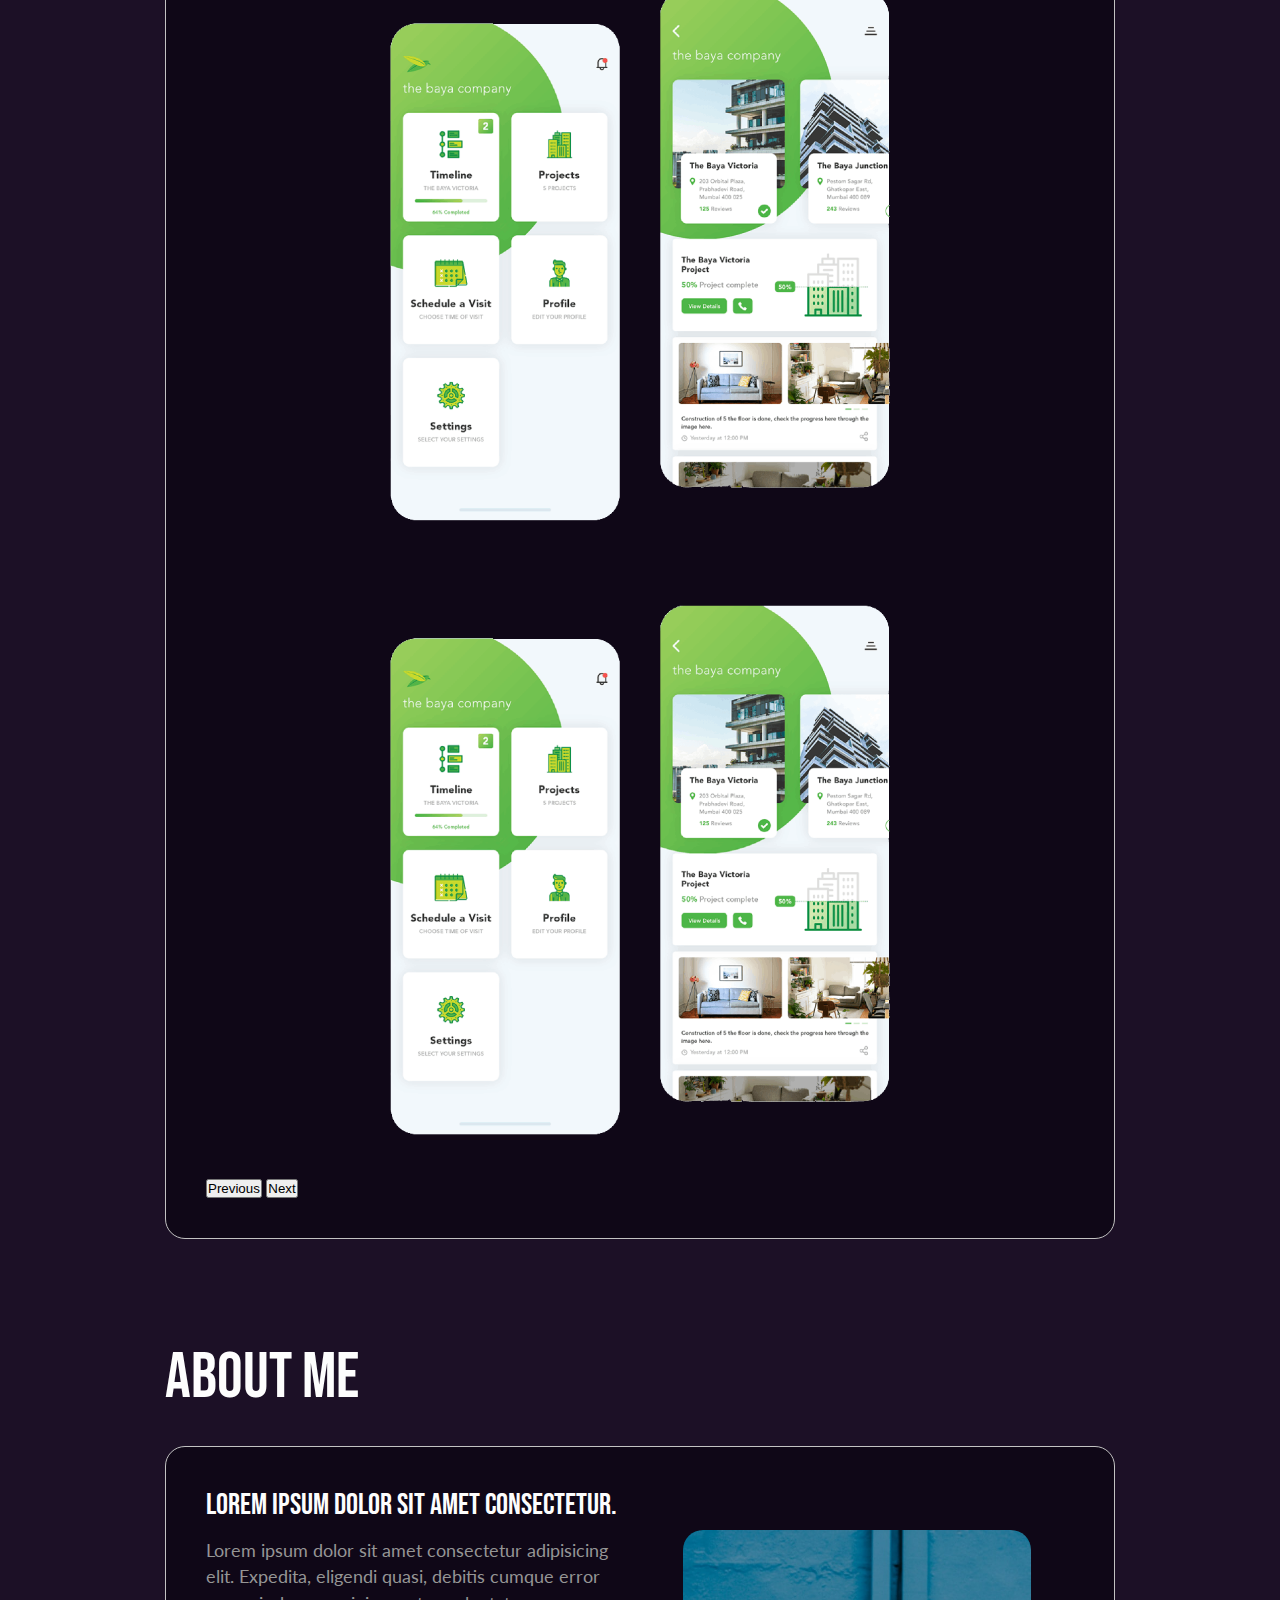
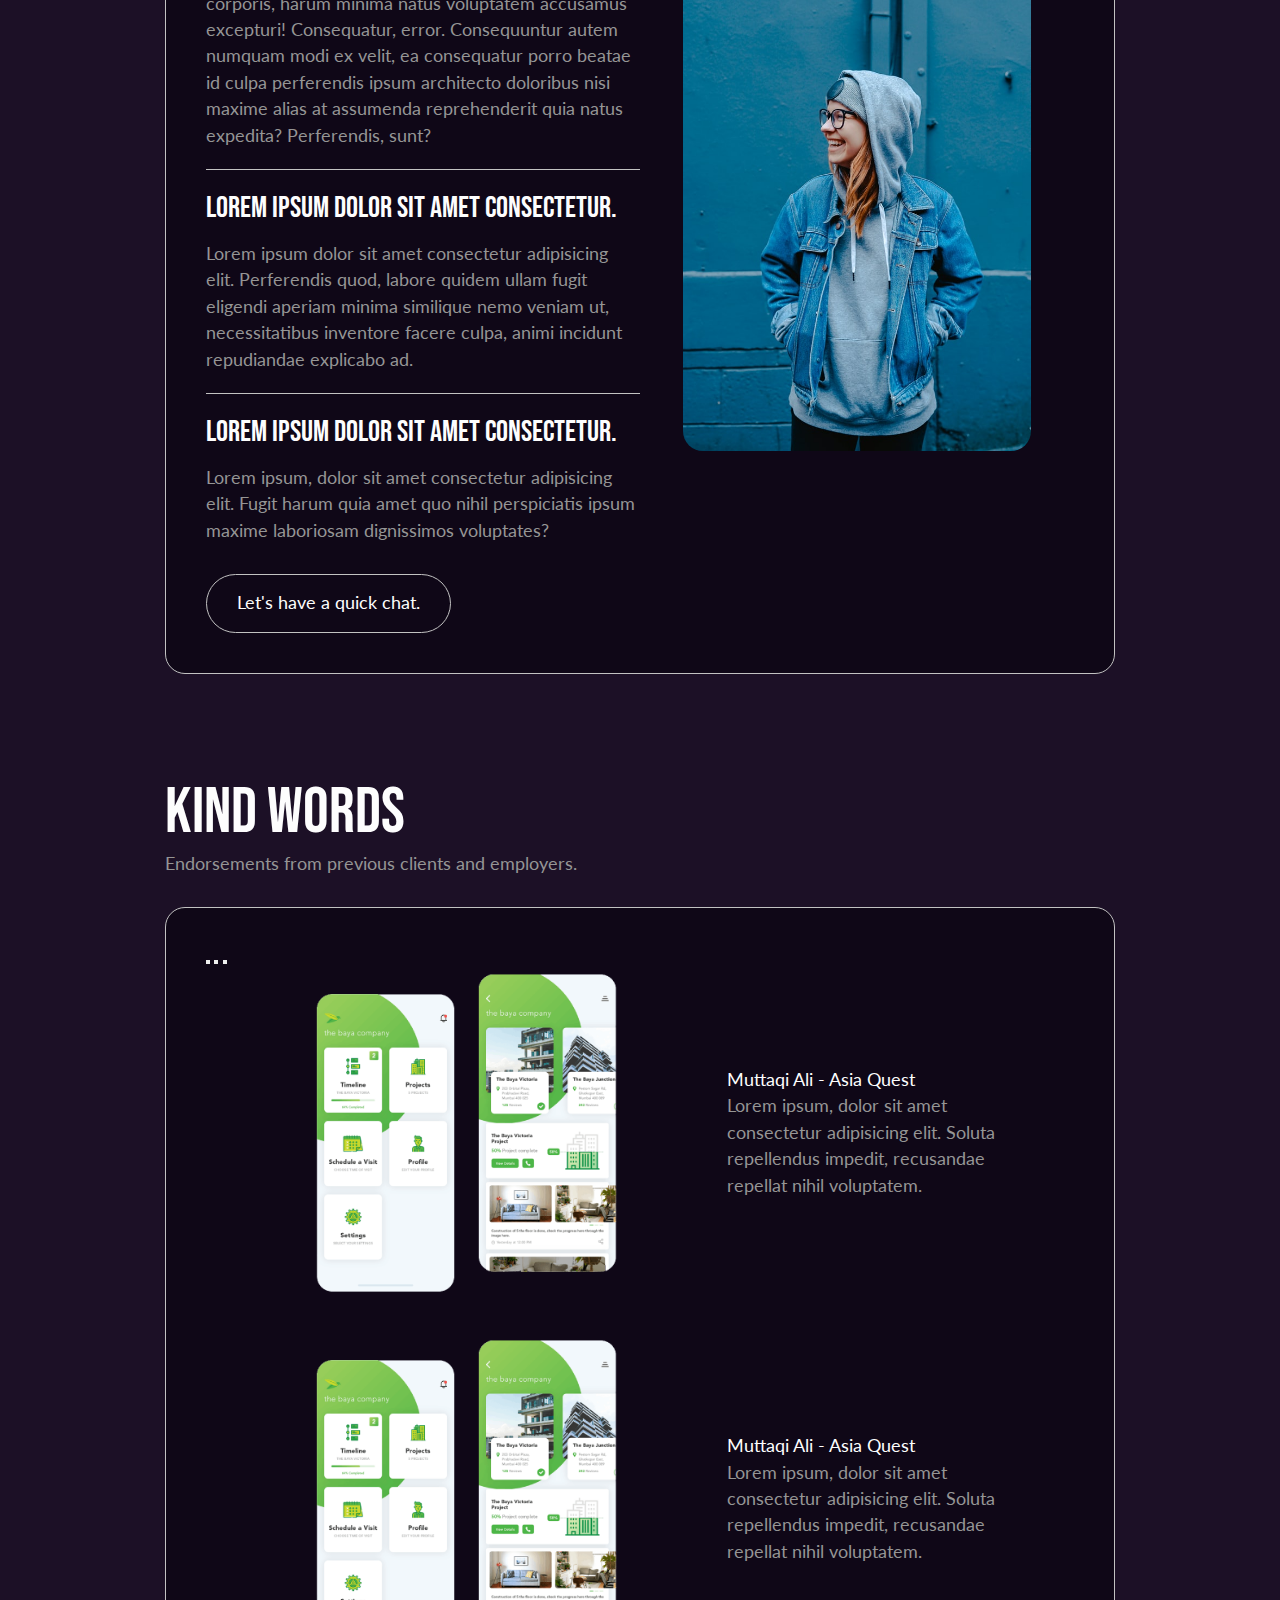
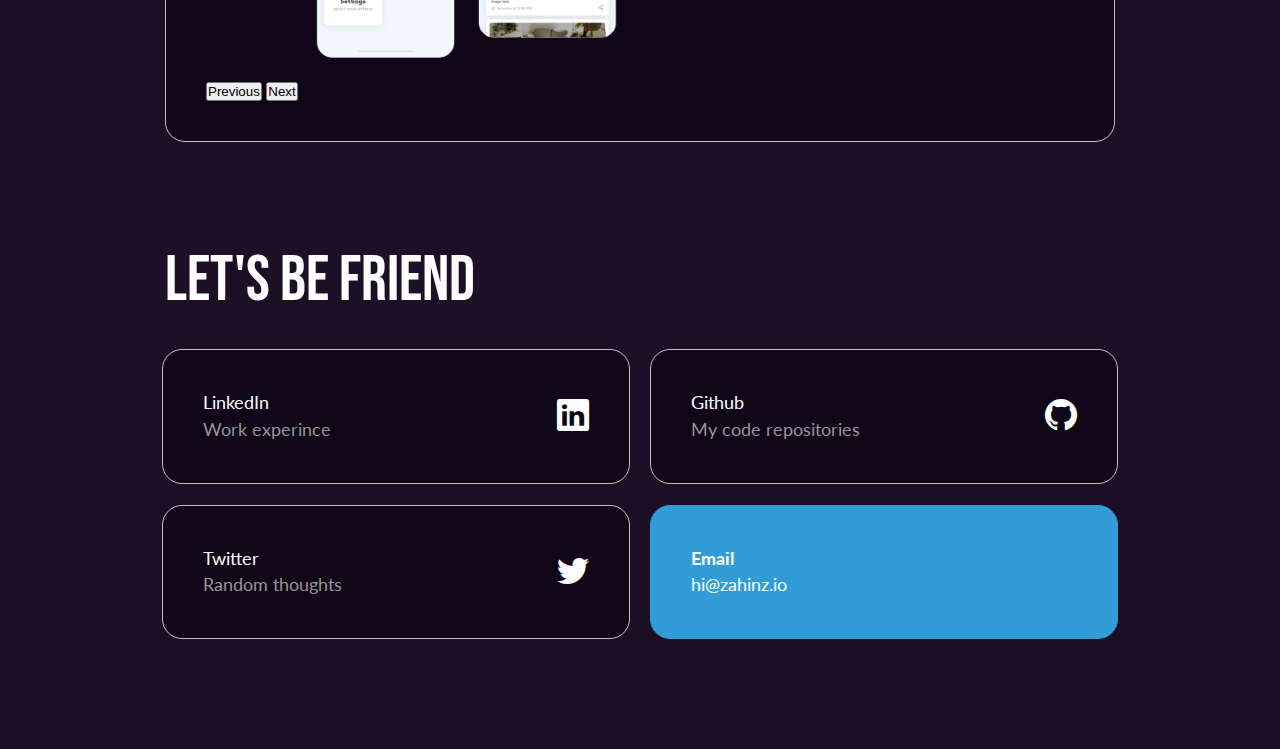
==== commit 0dd878e8: "add favicon" ====
--- a/index.html
+++ b/index.html
@@ -25,12 +25,28 @@
 
 
     <!-- FAVICON -->
-    <link rel="icon" href="data:image/svg+xml,<svg xmlns=%22http://www.w3.org/2000/svg%22 viewBox=%220 0 100 100%22><text y=%22.9em%22 font-size=%2290%22>🚀</text></svg>">
+    <link rel="apple-touch-icon" sizes="57x57" href="favicon.ico/">
+    <link rel="apple-touch-icon" sizes="60x60" href="favicon.ico//apple-icon-60x60.png">
+    <link rel="apple-touch-icon" sizes="72x72" href="favicon.ico//apple-icon-72x72.png">
+    <link rel="apple-touch-icon" sizes="76x76" href="favicon.ico//apple-icon-76x76.png">
+    <link rel="apple-touch-icon" sizes="114x114" href="favicon.ico//apple-icon-114x114.png">
+    <link rel="apple-touch-icon" sizes="120x120" href="favicon.ico//apple-icon-120x120.png">
+    <link rel="apple-touch-icon" sizes="144x144" href="favicon.ico//apple-icon-144x144.png">
+    <link rel="apple-touch-icon" sizes="152x152" href="favicon.ico//apple-icon-152x152.png">
+    <link rel="apple-touch-icon" sizes="180x180" href="favicon.ico//apple-icon-180x180.png">
+    <link rel="icon" type="image/png" sizes="192x192"  href="favicon.ico//android-icon-192x192.png">
+    <link rel="icon" type="image/png" sizes="32x32" href="favicon.ico//favicon-32x32.png">
+    <link rel="icon" type="image/png" sizes="96x96" href="favicon.ico//favicon-96x96.png">
+    <link rel="icon" type="image/png" sizes="16x16" href="favicon.ico//favicon-16x16.png">
+    <link rel="manifest" href="favicon.ico//manifest.json">
+    <meta name="msapplication-TileColor" content="#ffffff">
+    <meta name="msapplication-TileImage" content="favicon.ico//ms-icon-144x144.png">
+    <meta name="theme-color" content="#ffffff">
 </head>
 <body>
     <div class="main-container">
 
-
+        <!-- DARK MODE SWITCH -->
         <div class="dark-mode-switch">
             <div id="darkModeIcon"><i class="bi bi-sun"></i></div>
             <input id="darkMode" type="checkbox" class="switch-1" onchange="darkMode()">
--- a/css/styles.css
+++ b/css/styles.css
@@ -2,6 +2,7 @@
     margin: 0; 
     padding: 0; 
     box-sizing: border-box;
+    transition: all 200ms;
 }
 
 :root {
@@ -36,7 +37,7 @@
 
 img {
     width: 100%;
-    height: max-content;
+    height: auto;
 }
 
 hr {
@@ -127,12 +128,11 @@
 .dark-border {
     padding: 40px;
     border: 1px solid #c2c2c2;
-    border-radius: 20px;
 }
 
 .no-dark-border {
     padding: 40px;
-    border-radius: 20px;
+    /* border-radius: 20px; */
     background-color: var(--ter-color);
     border: 1px solid var(--ter-color);
 }
@@ -264,6 +264,7 @@
 
 .companies-logo img {
     padding: 6%;
+    width: calc(100%/3);
 }
 
 
@@ -272,7 +273,7 @@
 #section3 {
     width: 100%;
     height: auto;
-    margin-bottom: var(--section-bottom-margin)
+    margin-bottom: var(--section-bottom-margin);
     display: flex;
     flex-direction: row;
     align-items: center;
@@ -283,7 +284,7 @@
     display: flex;
     align-items: center;
     justify-content: space-between;
-    background-color: var(--pri-color);
+    background-color: var(--ter-color);
     border-radius: 20px;
 }
 
@@ -311,6 +312,7 @@
 
 #section4 .work-container {
     margin-top: 30px;
+    border-radius: 20px;
 }
 
 .work-container .header {
@@ -352,6 +354,7 @@
     flex-direction: row;
     justify-content: space-between;
     align-items: flex-start;
+    border-radius: 20px;
 }
 
 
@@ -405,6 +408,7 @@
     flex-direction: row;
     justify-content: space-between;
     align-items: flex-start;
+    border-radius: 20px;
 }
 
 #section6 .testimonials-container .testimonial-list {
@@ -451,6 +455,7 @@
     display: flex;
     align-items: center;
     justify-content: space-between;
+    border-radius: 20px;
 }
 
 #section7 .connect-container .connect-list i {
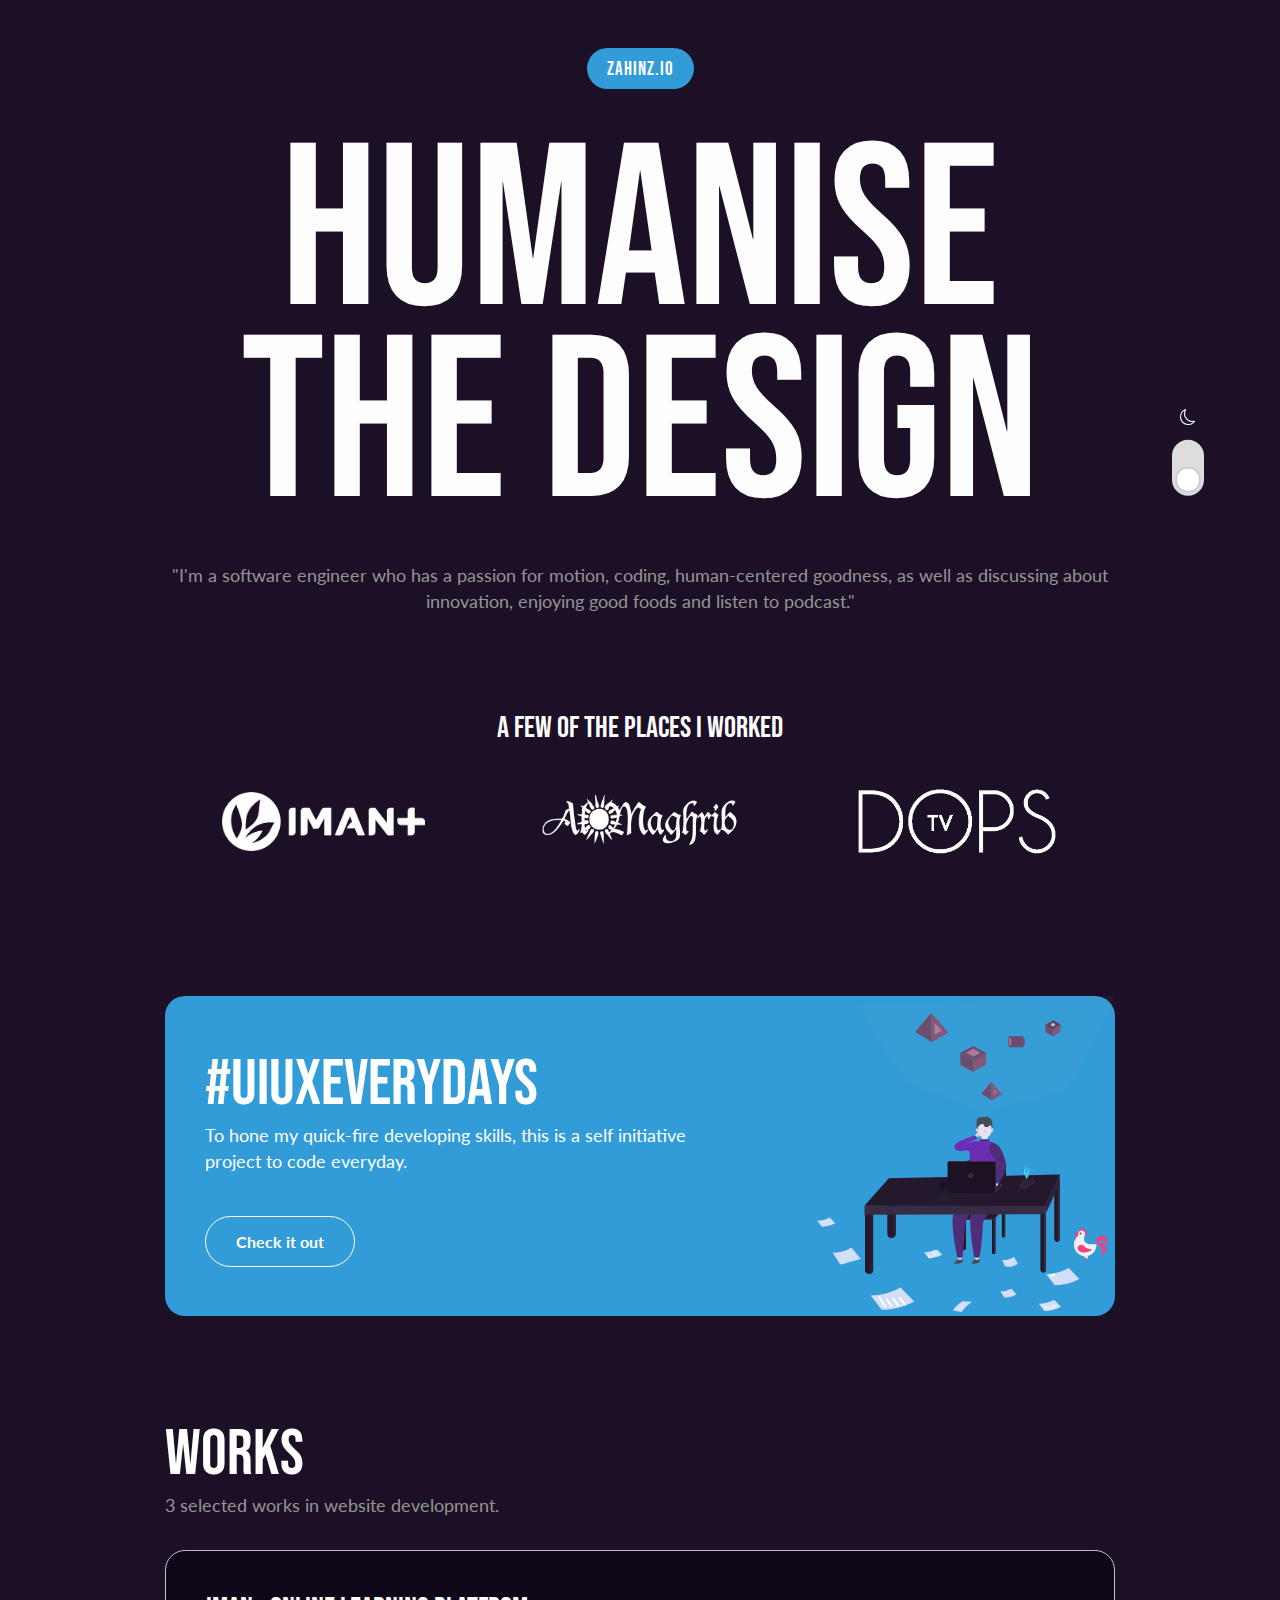
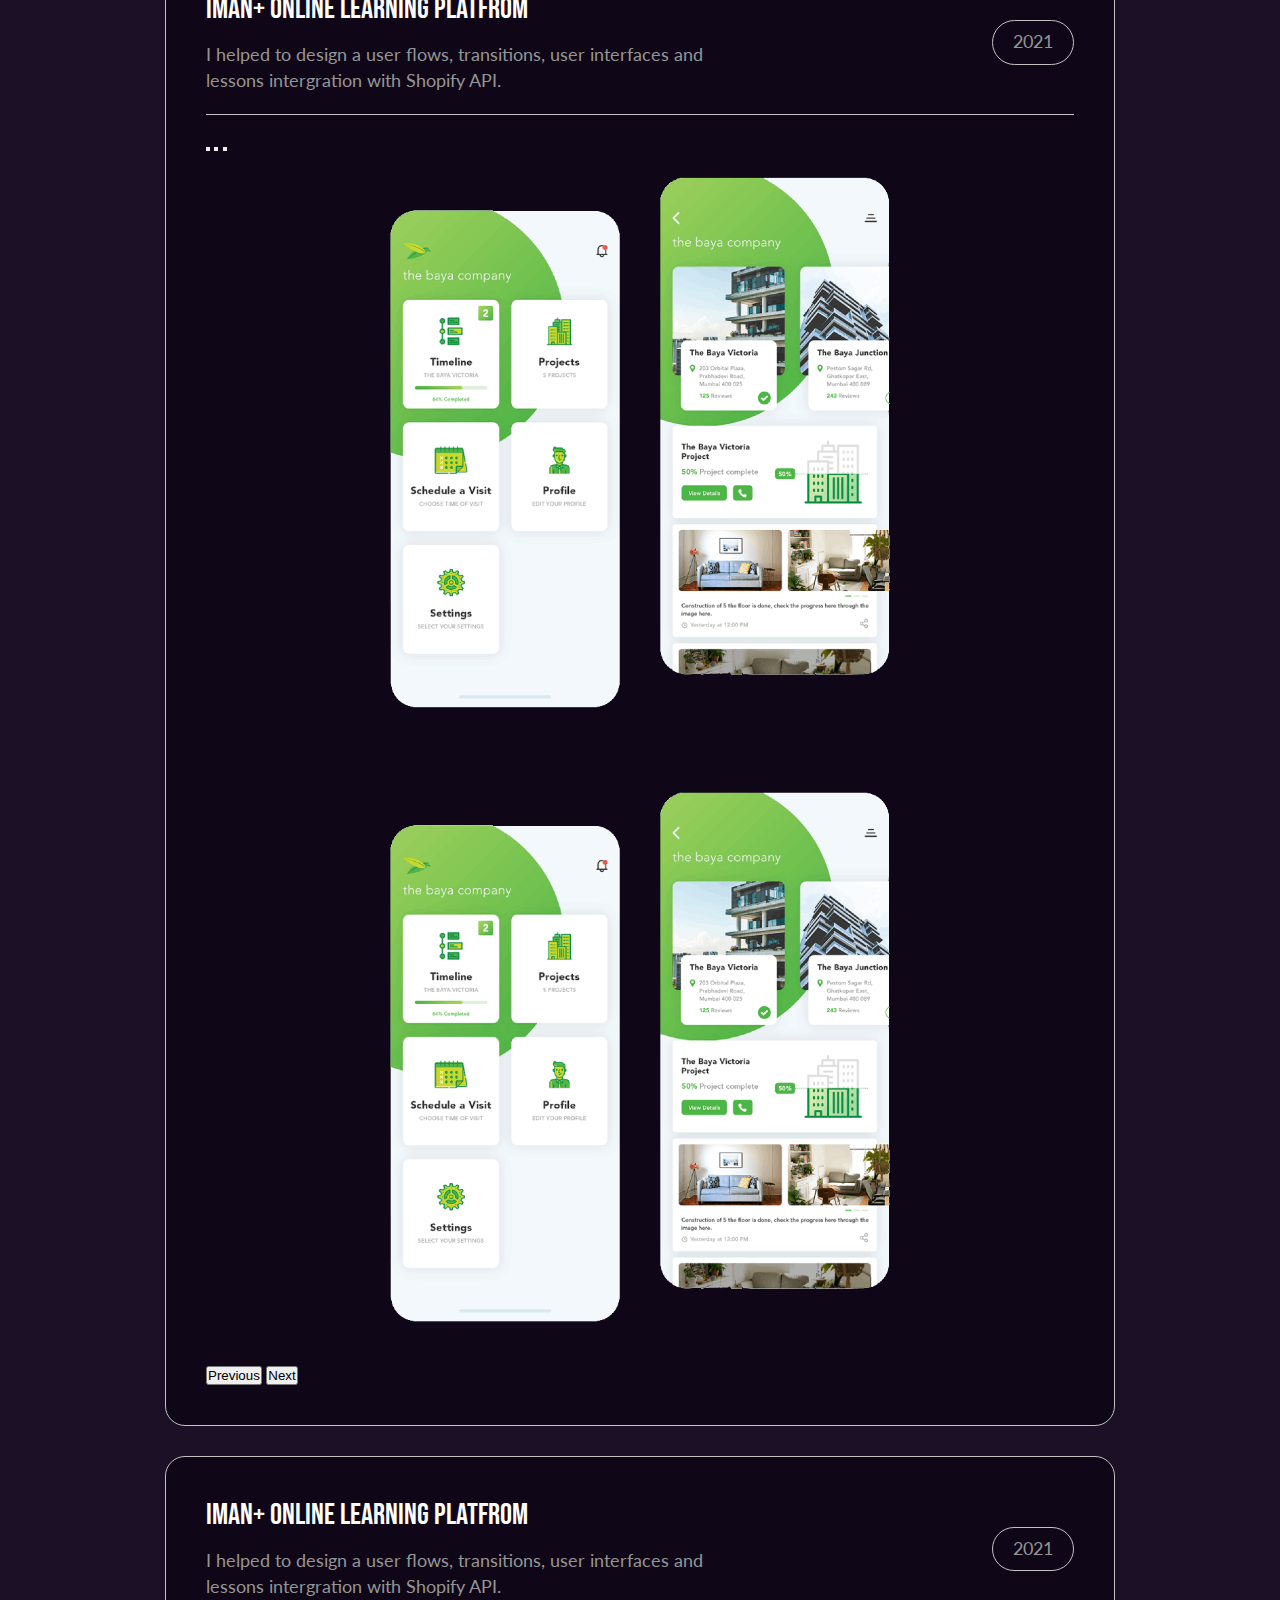
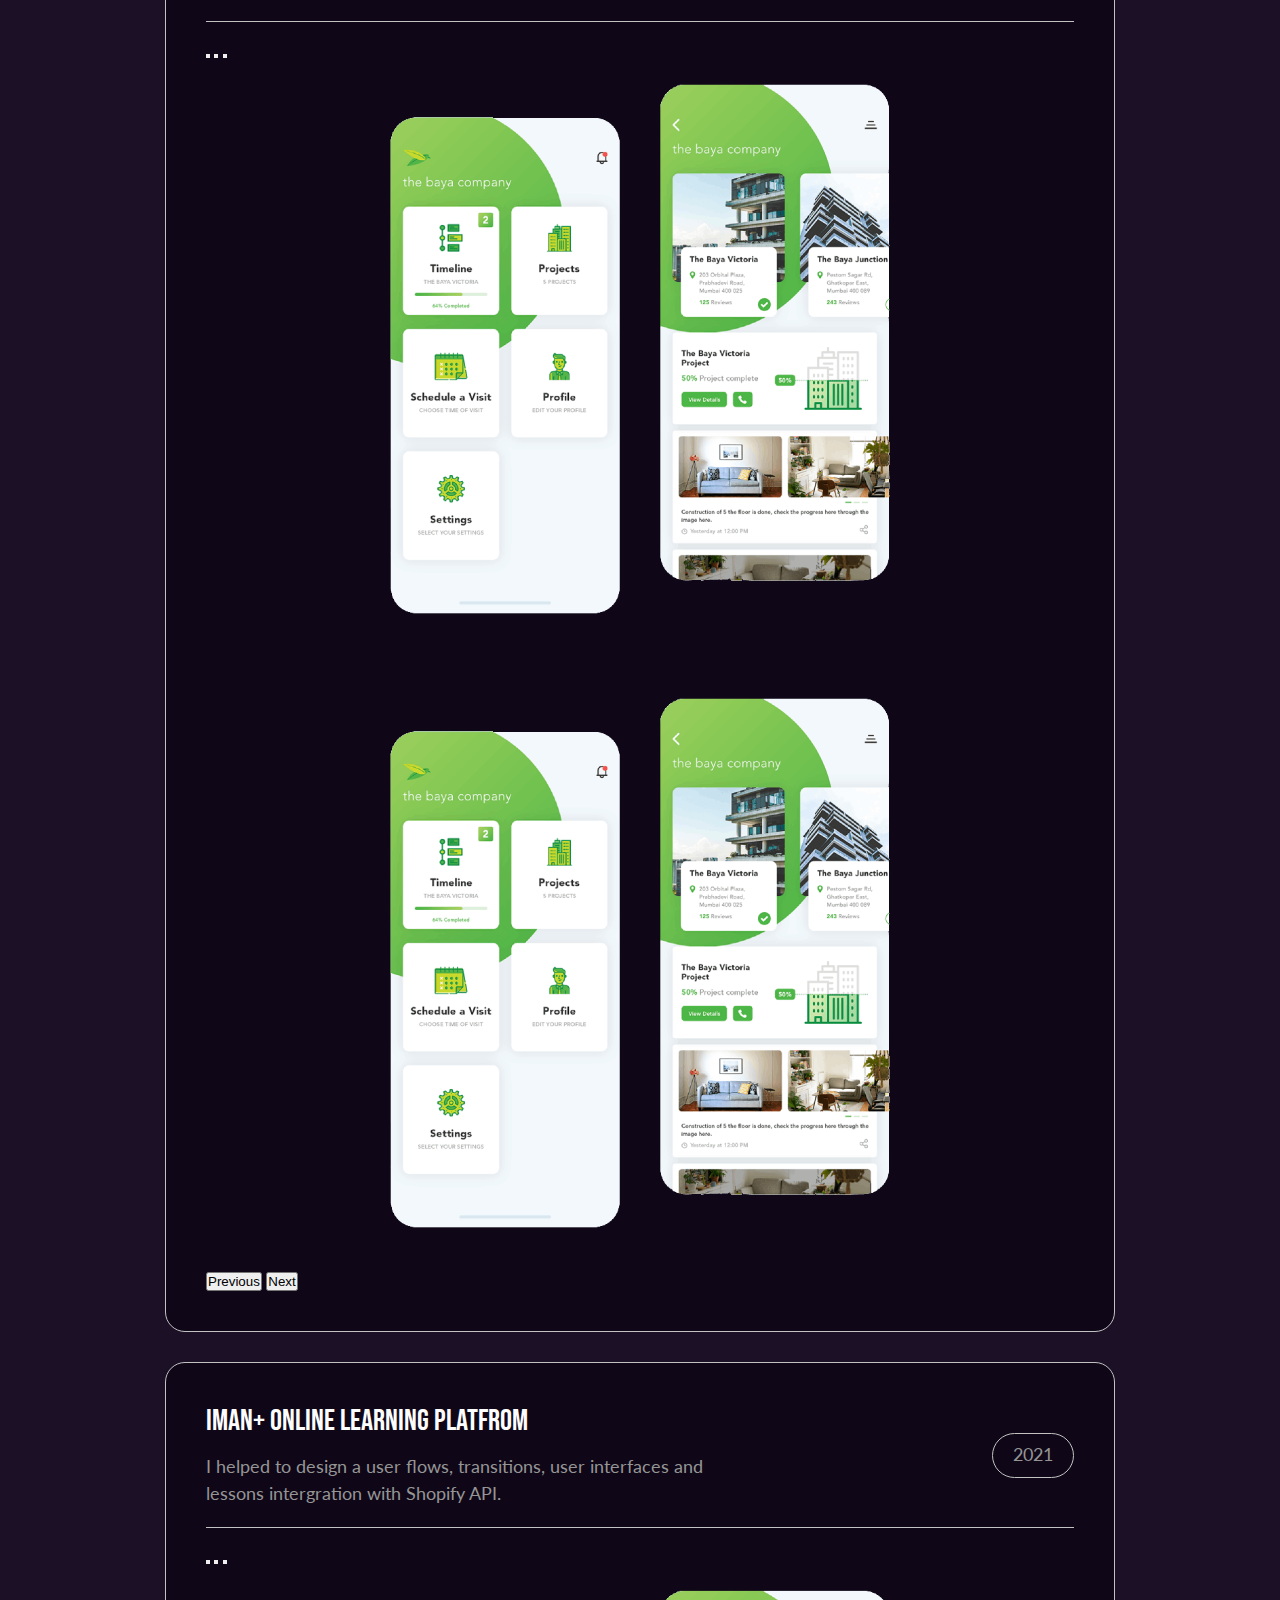
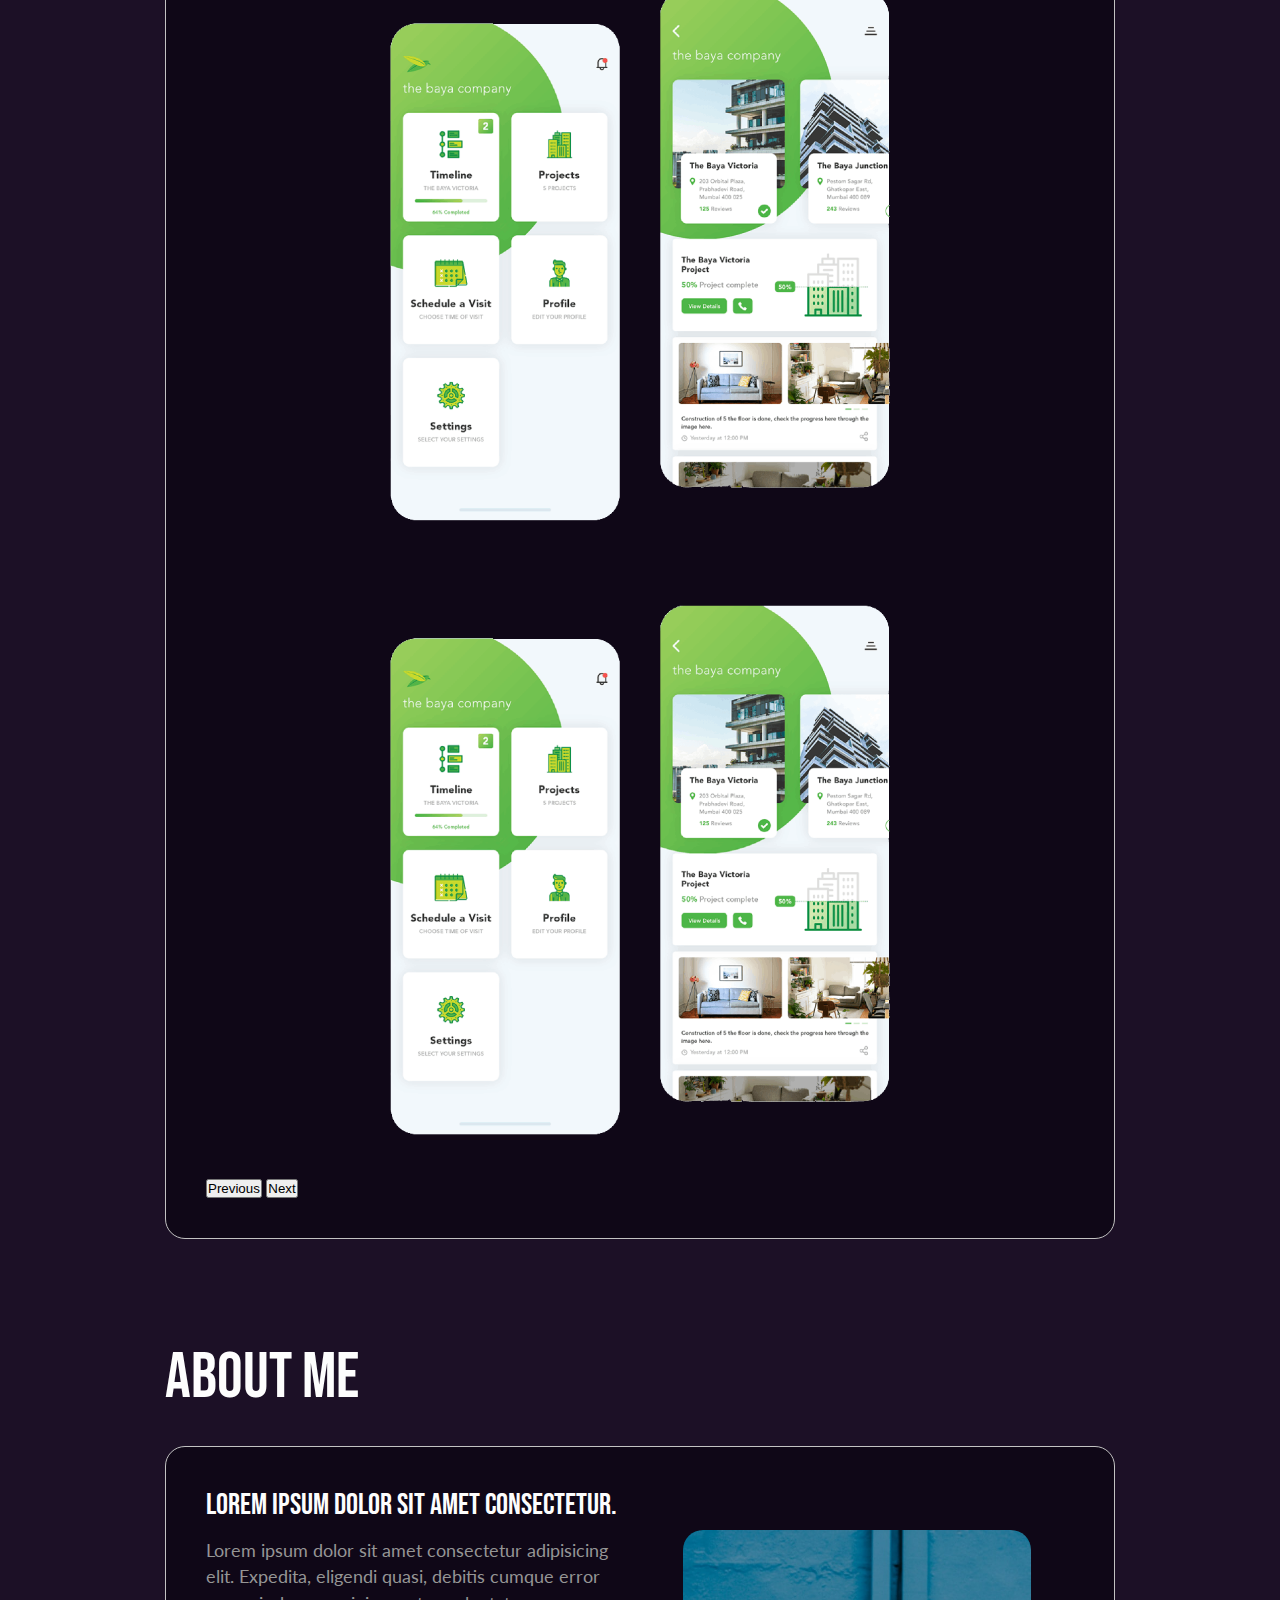
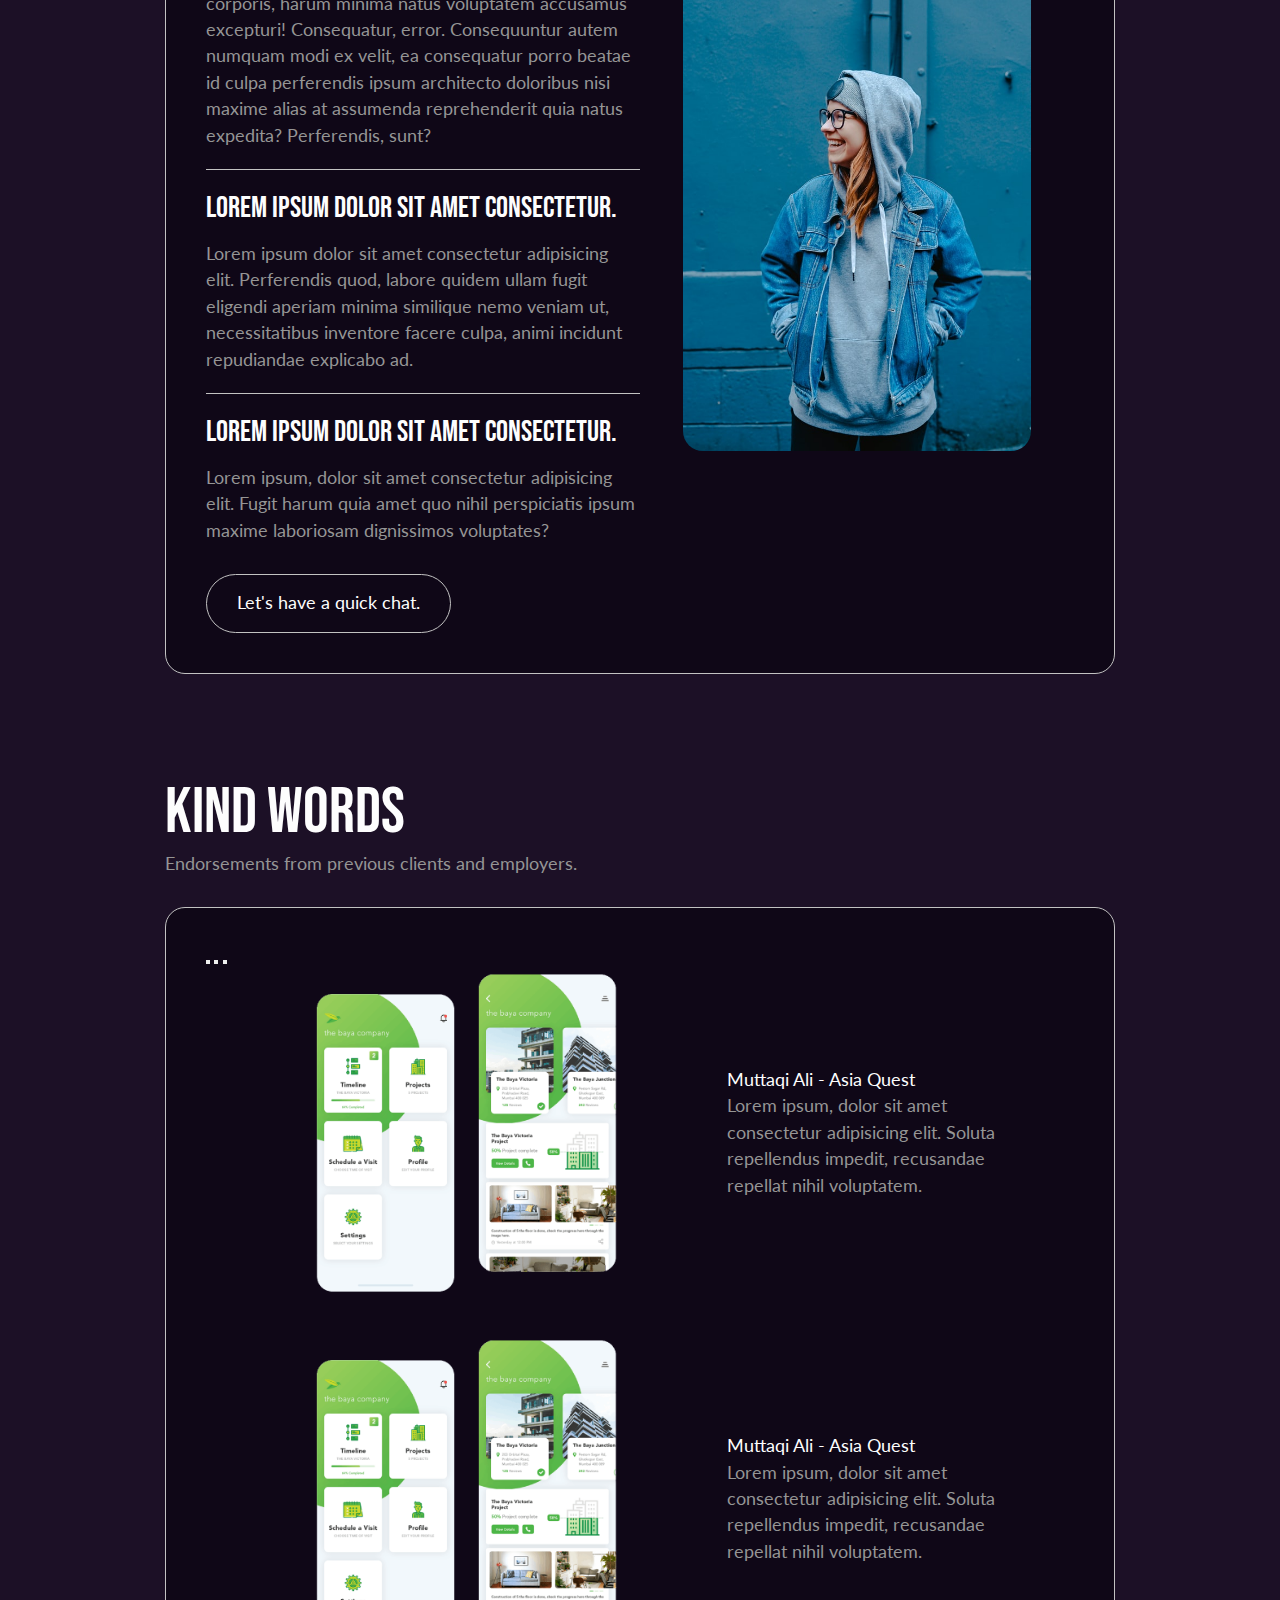
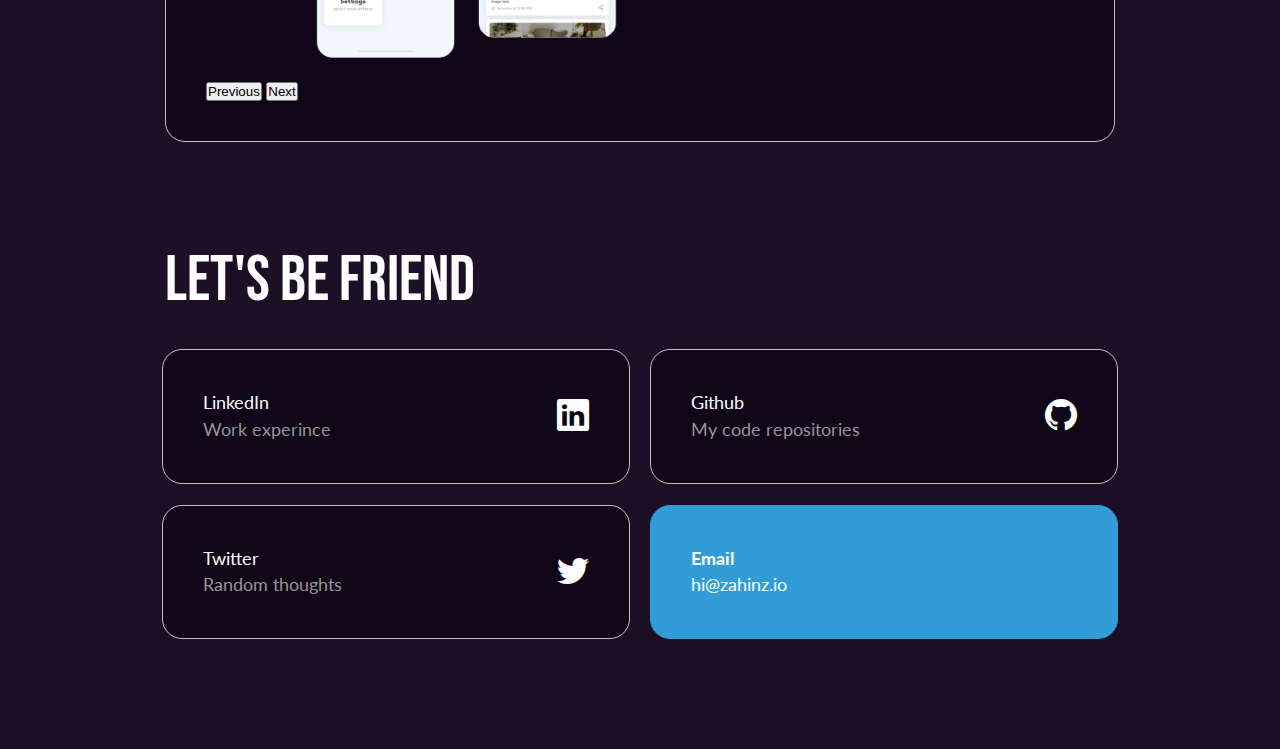
==== commit 8c4faced: "add meta tags" ====
--- a/index.html
+++ b/index.html
@@ -4,7 +4,21 @@
     <meta charset="UTF-8">
     <meta http-equiv="X-UA-Compatible" content="IE=edge">
     <meta name="viewport" content="width=device-width, initial-scale=1.0">
-    <title>Zahinzul: Software Engineer - Cyberjaya</title>
+
+    <title>Zahinzul: Software Engineer - Kuala Lumpur</title>
+    <meta name="description" content="Front-end web developer based in Kuala Lumpur. I enjoy design user experience and user interface for website and mobile apps.">
+    <meta name="keywords" content="HTML5, CSS3, JavaScript, frontend, backend, developer, software engineer, website, mobile apps">
+    <meta name="author" content="zahinz">
+
+    <!-- Twitter Card data -->
+    <meta name="twitter:card" value="Front-end web developer based in Kuala Lumpur. I enjoy design user experience and user interface for website and mobile apps.">
+
+    <!-- Open Graph data -->
+    <meta property="og:title" content="Zahinzul: Software Engineer - Kuala Lumpur" />
+    <meta property="og:type" content="website" />
+    <meta property="og:url" content="https://zahinz.github.io/zahinz.io/" />
+    <meta property="og:image" content="#" />
+    <meta property="og:description" content="Front-end web developer based in Kuala Lumpur. I enjoy design user experience and user interface for website and mobile apps." />
 
     <!-- BOOTSTRAP PACK -->
     <link href="https://cdn.jsdelivr.net/npm/bootstrap@5.1.1/dist/css/bootstrap.min.css" rel="stylesheet" integrity="sha384-F3w7mX95PdgyTmZZMECAngseQB83DfGTowi0iMjiWaeVhAn4FJkqJByhZMI3AhiU" crossorigin="anonymous">
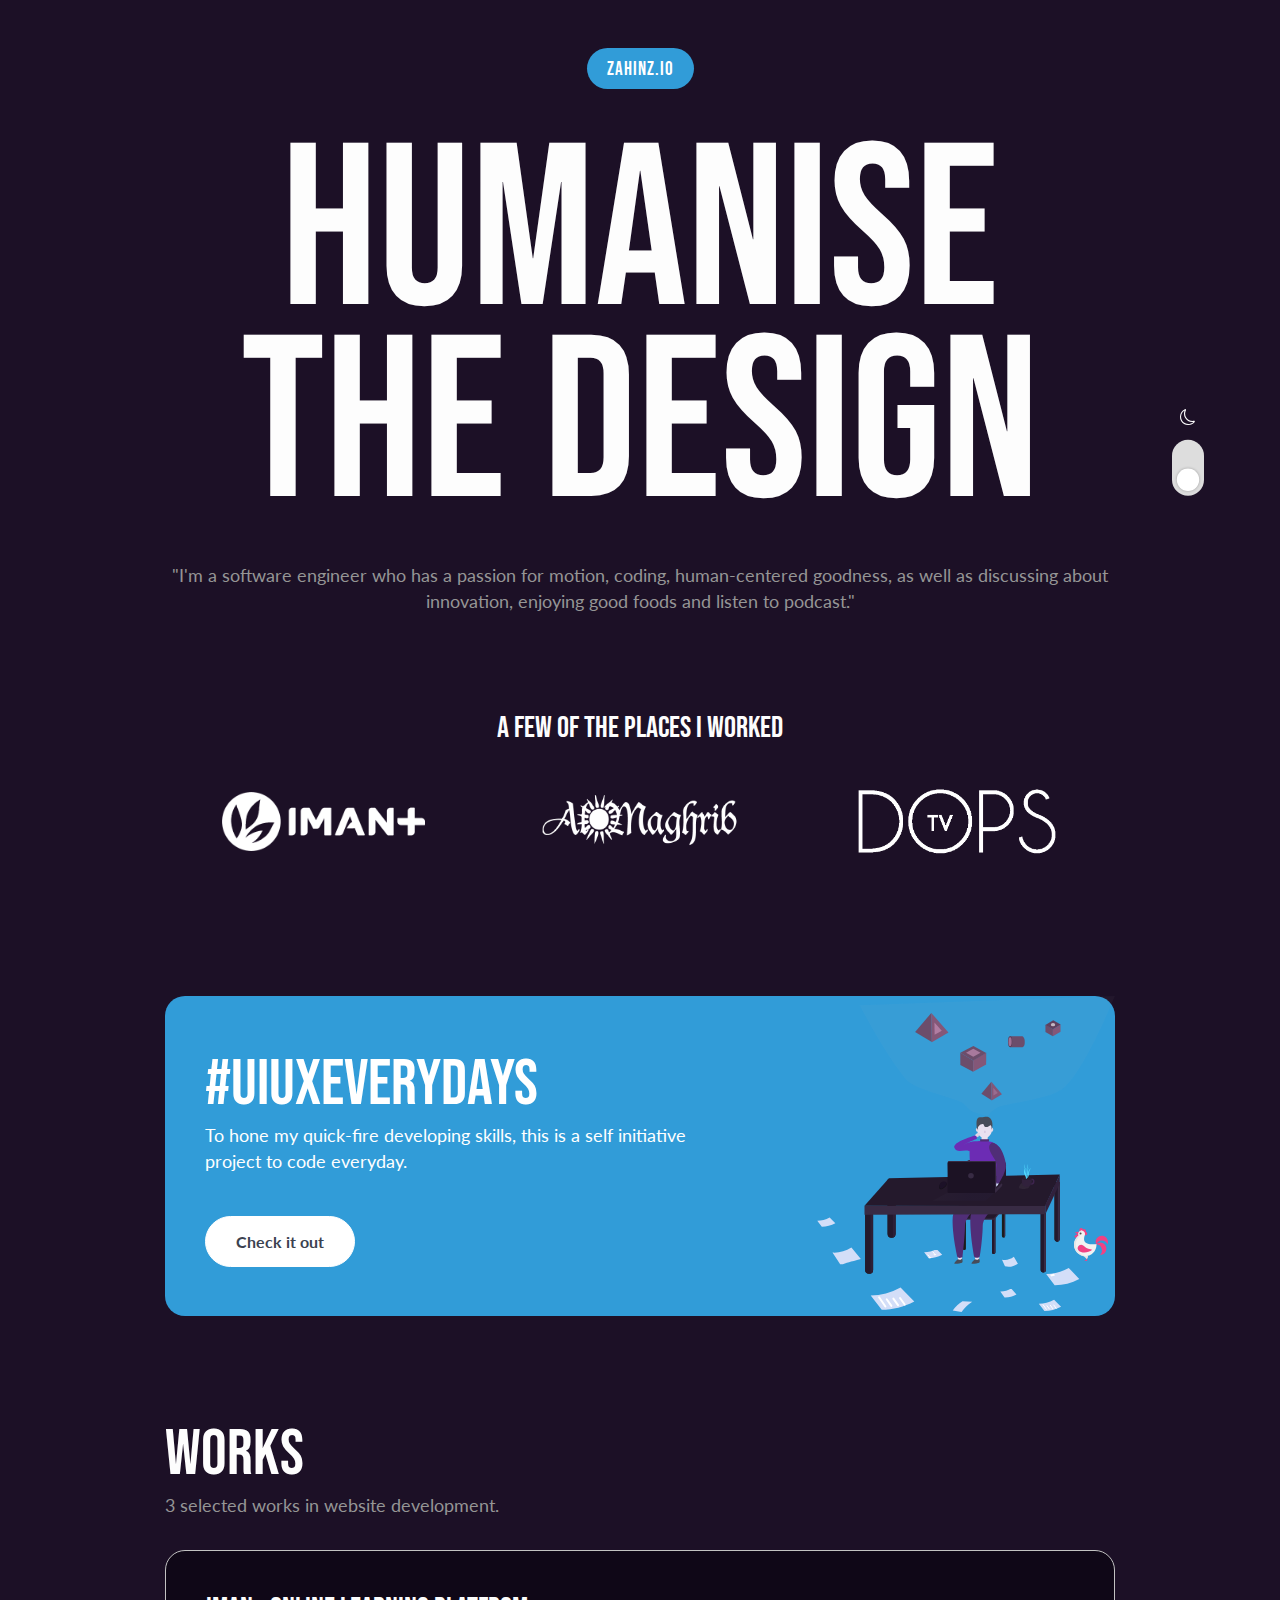
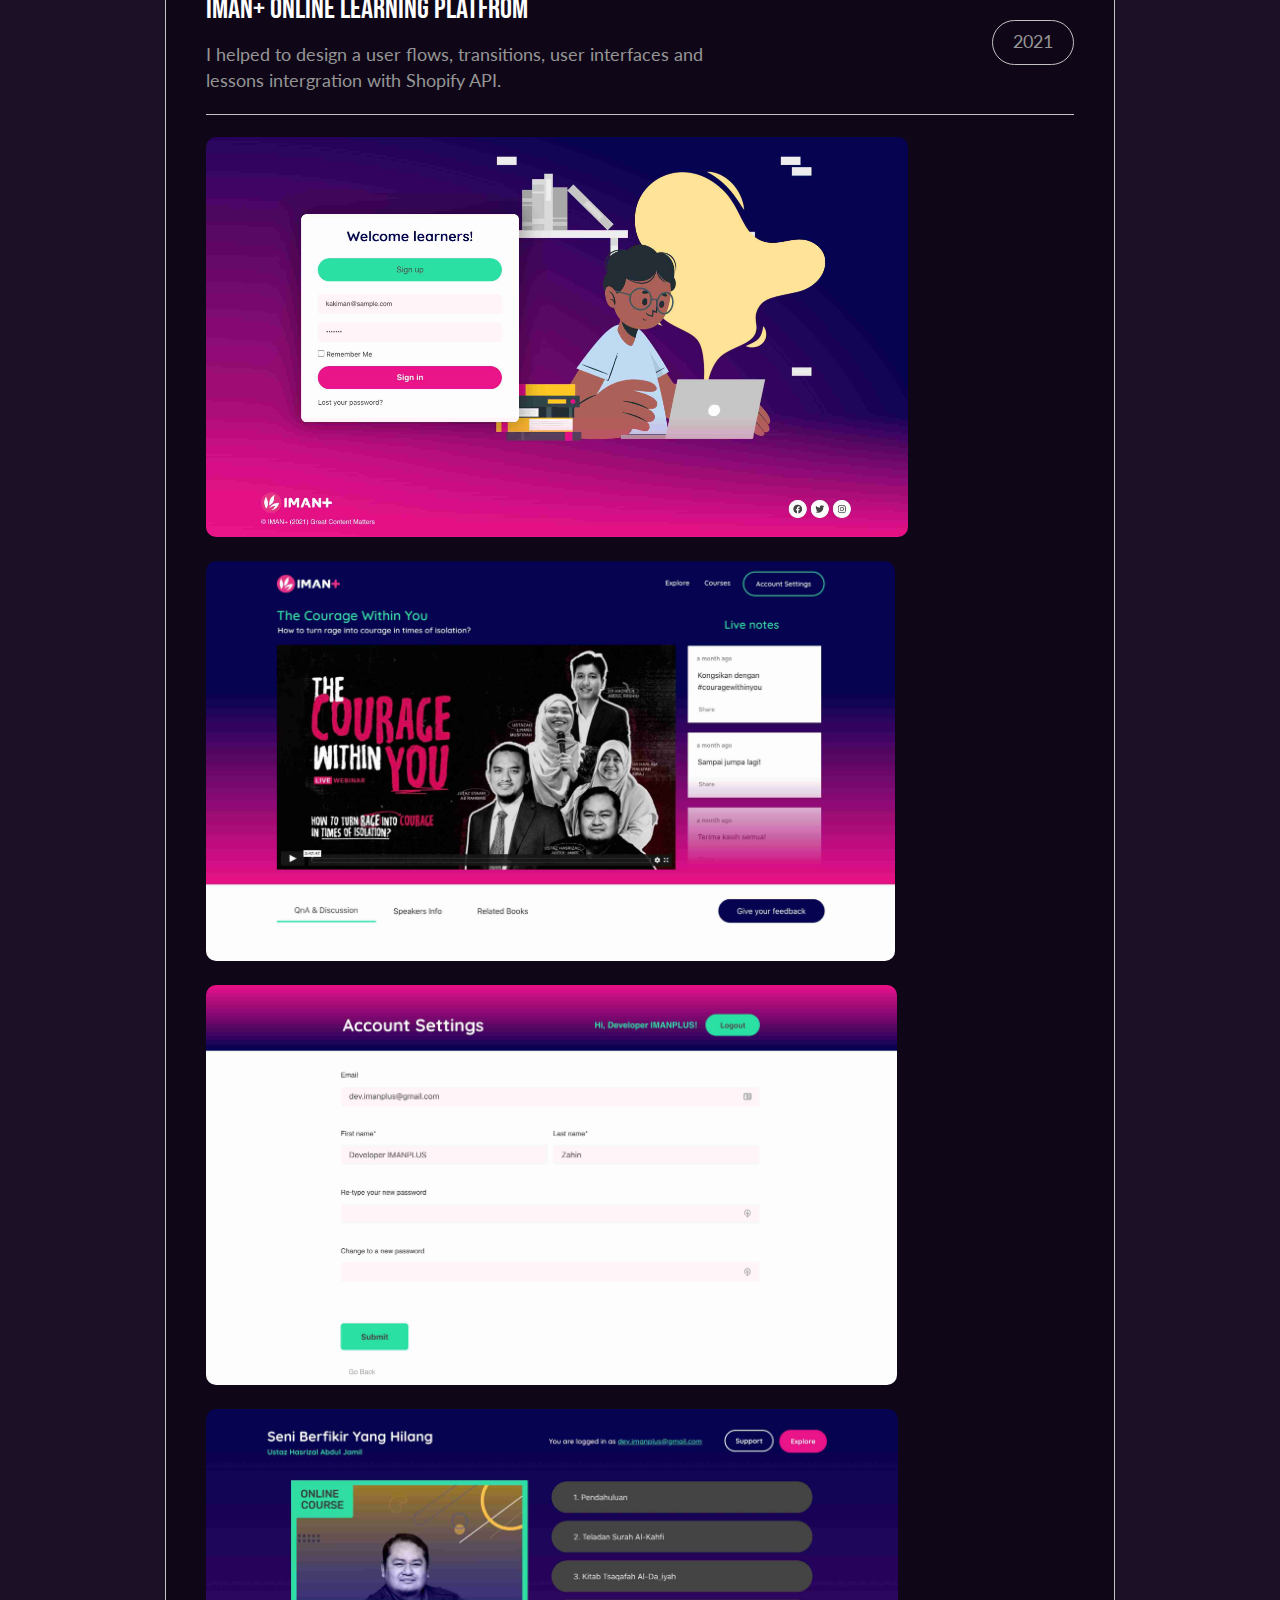
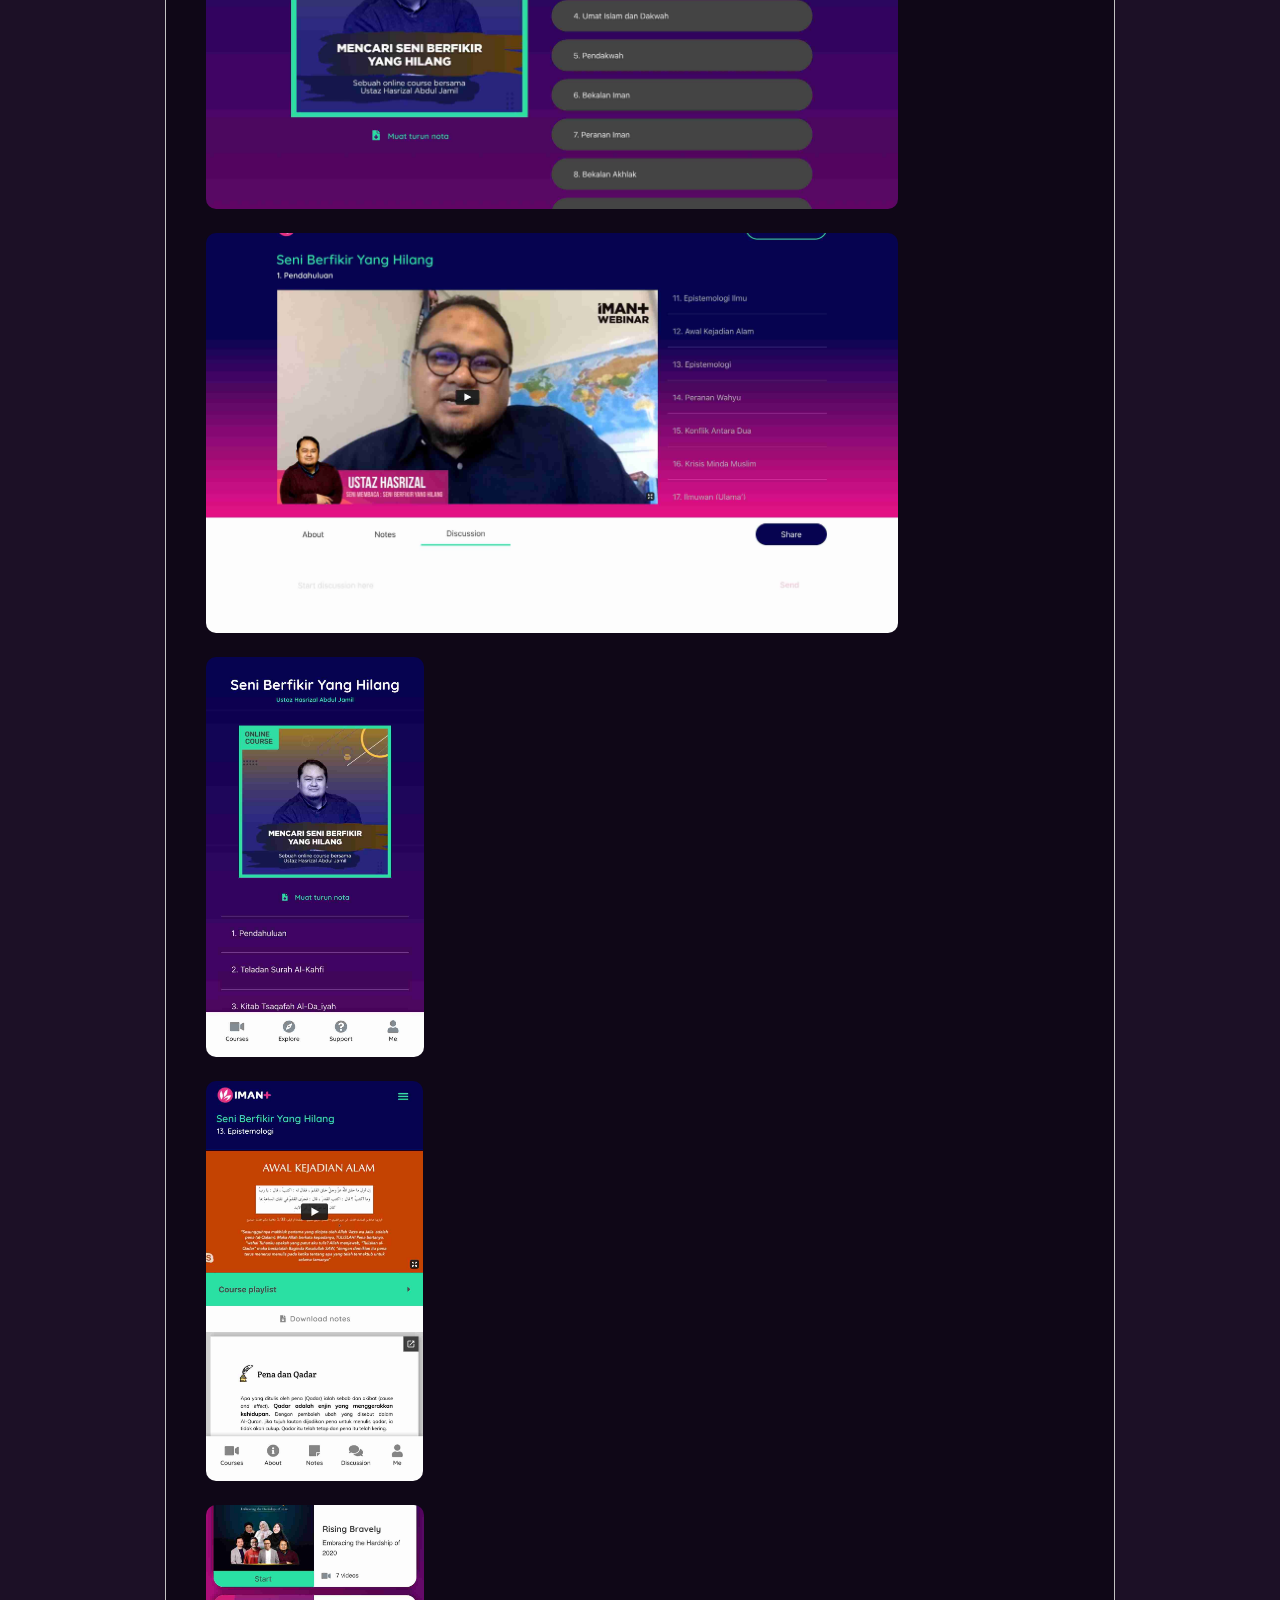
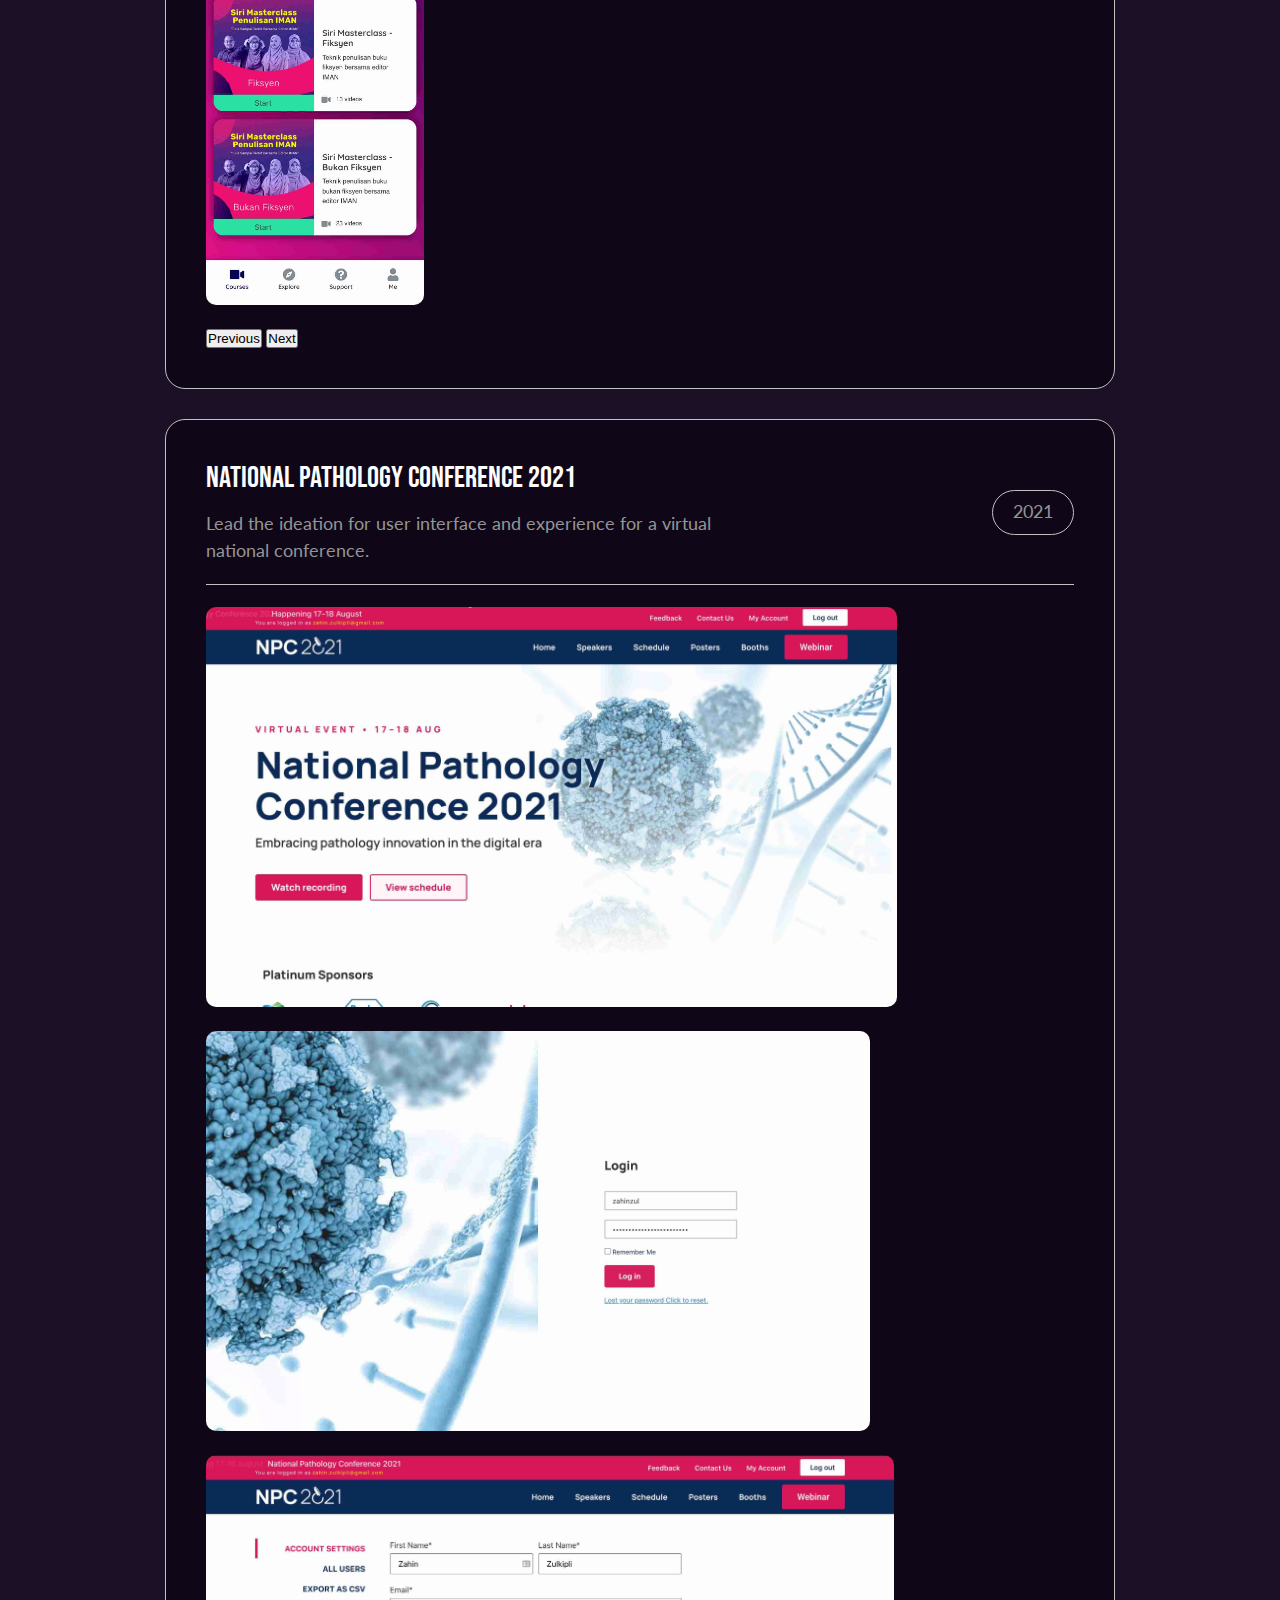
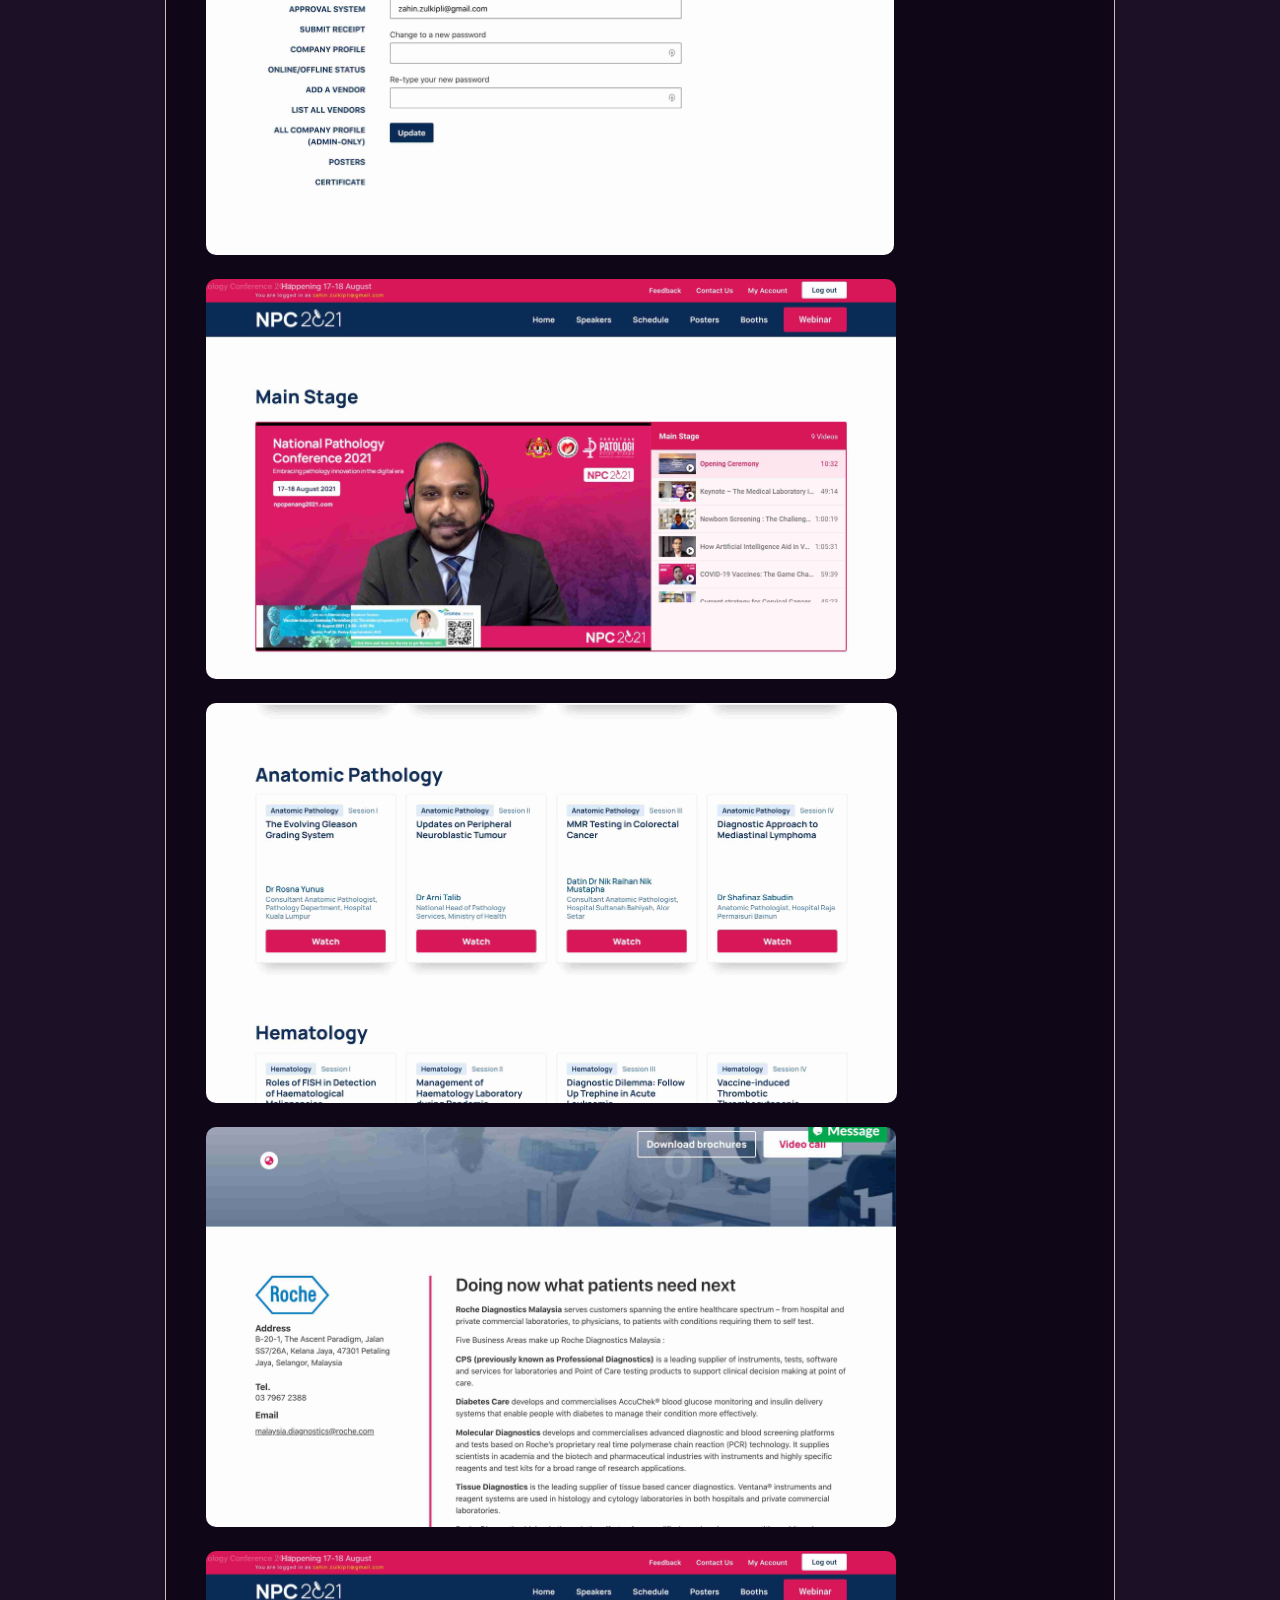
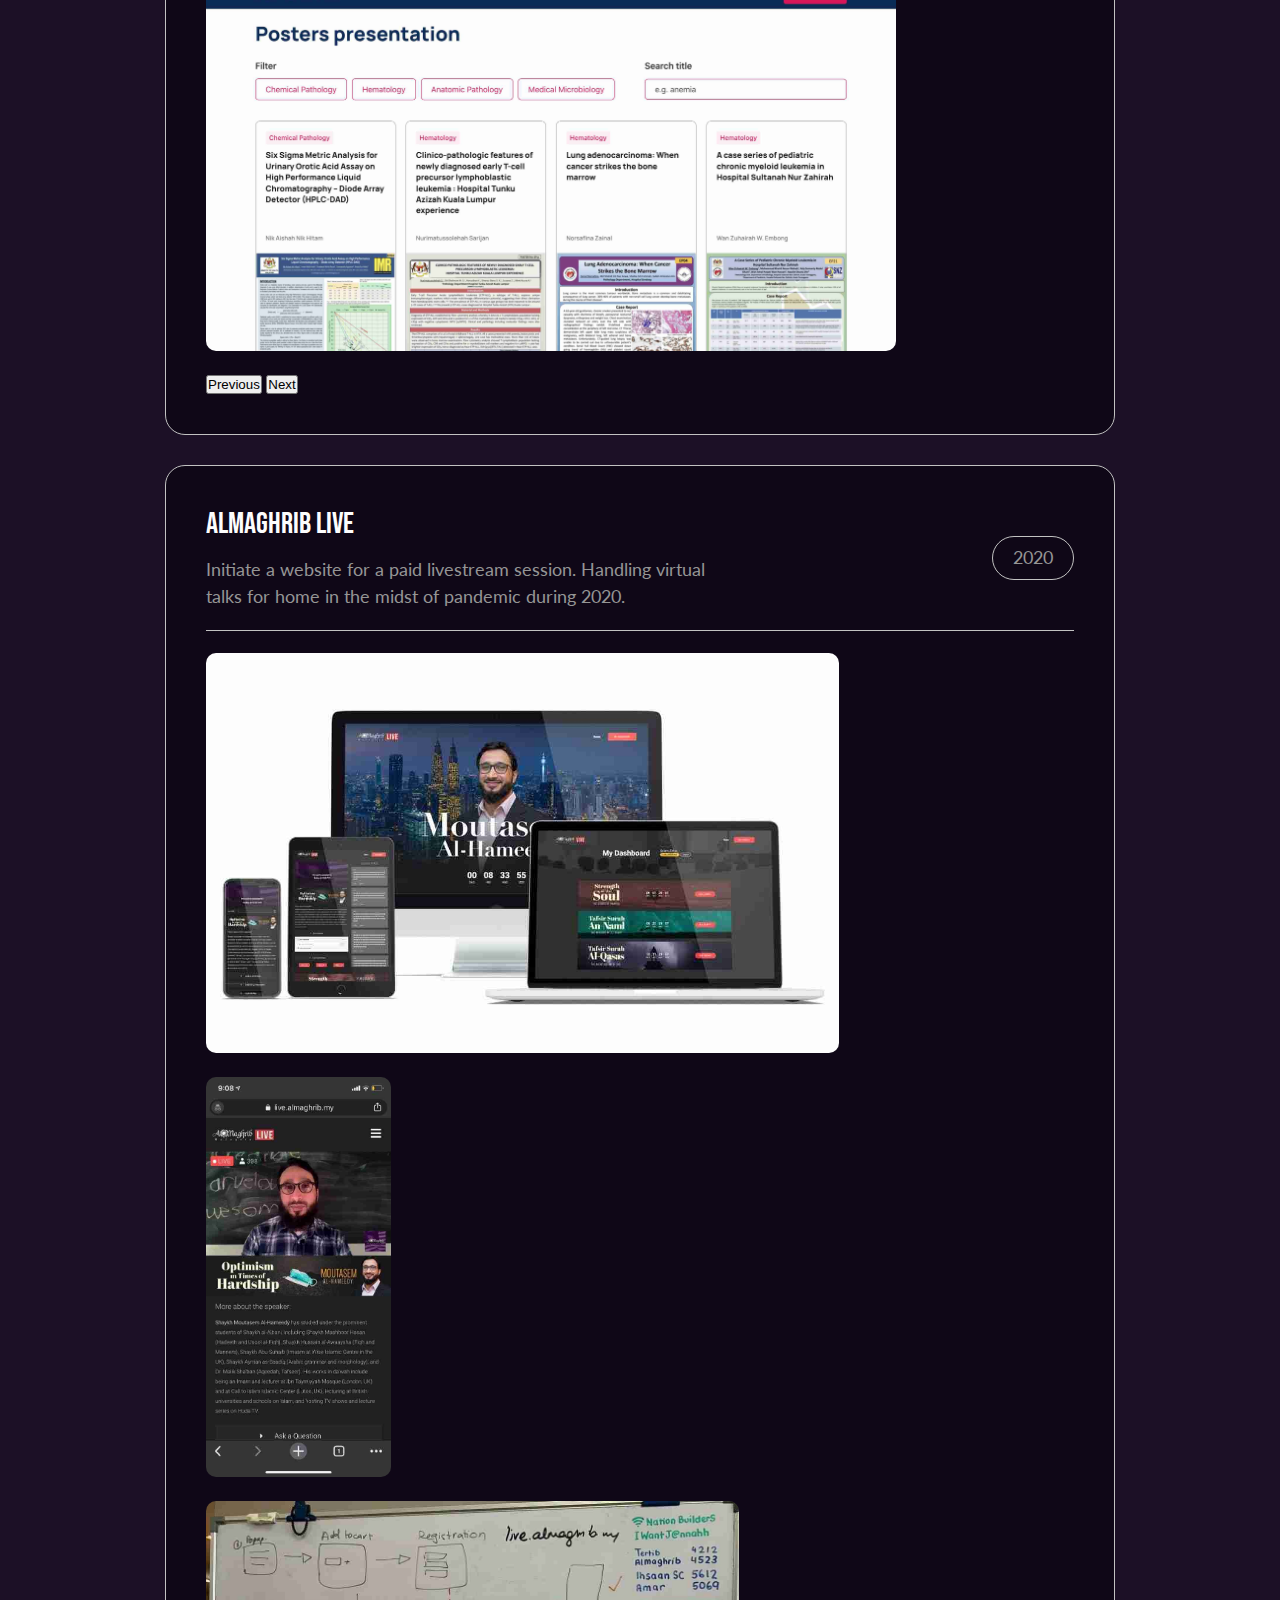
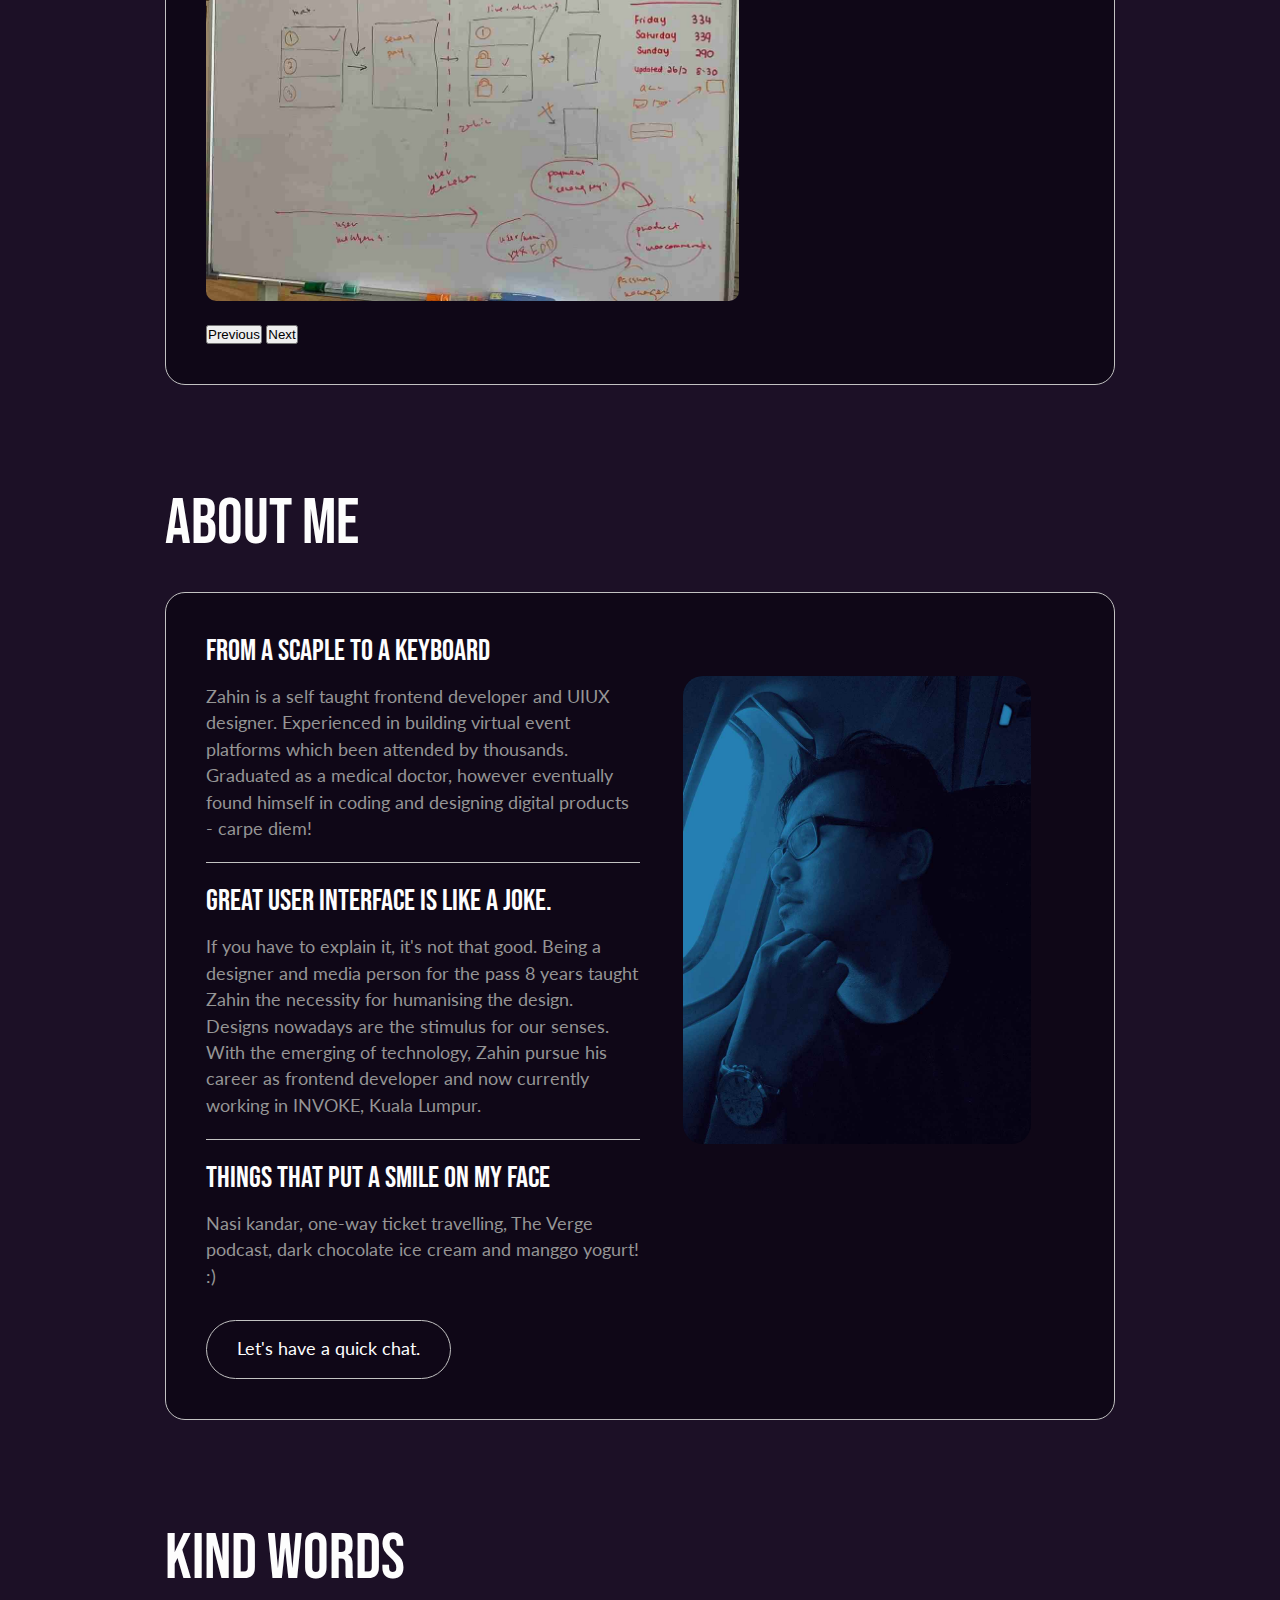
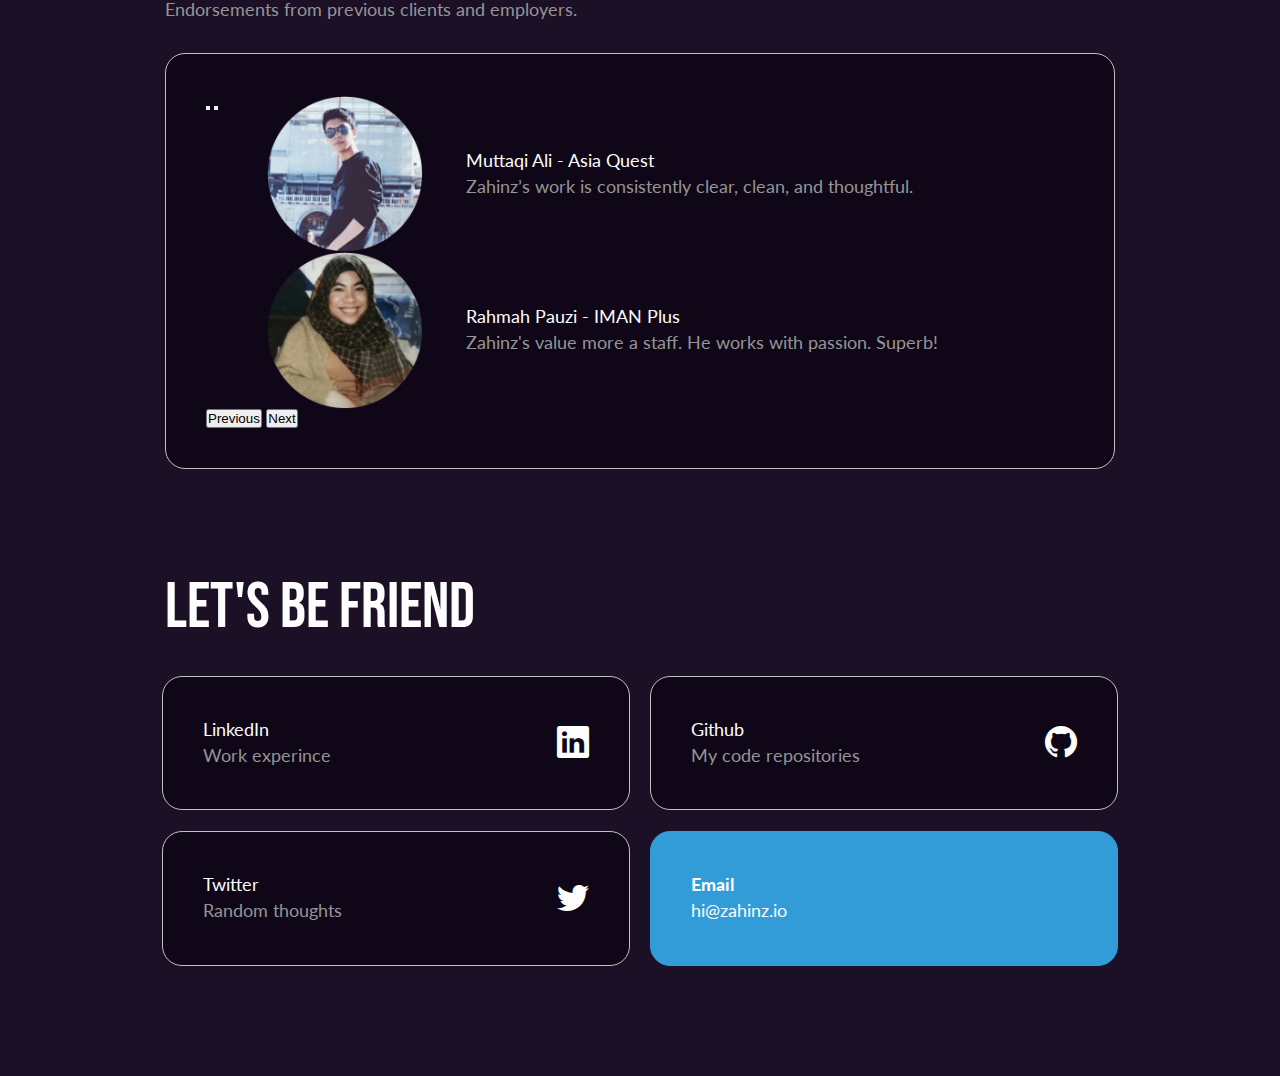
==== commit 8a396817: "finished update content" ====
--- a/index.html
+++ b/index.html
@@ -91,7 +91,7 @@
                 <div class="text">
                     <p class="nodark-color-title main-title">#UIUXeverydays</p>
                     <p class="nodark-color-body main-body">To hone my quick-fire developing skills, this is a self initiative project to code everyday.</p>
-                    <button class="my-btn">Check it out</button>
+                    <a href="uiuxeverydays.html"><button class="my-btn">Check it out</button></a>
                 </div>
                 <div class="image">
                     <img src="assets/experiment-dark.svg" alt="" srcset="">
@@ -122,13 +122,36 @@
                           <button type="button" data-bs-target="#previousWork1" data-bs-slide-to="0" class="active" aria-current="true" aria-label="Slide 1"></button>
                           <button type="button" data-bs-target="#previousWork1" data-bs-slide-to="1" aria-label="Slide 2"></button>
                           <button type="button" data-bs-target="#previousWork1" data-bs-slide-to="2" aria-label="Slide 3"></button>
+                          <button type="button" data-bs-target="#previousWork1" data-bs-slide-to="3" aria-label="Slide 4"></button>
+                          <button type="button" data-bs-target="#previousWork1" data-bs-slide-to="4" aria-label="Slide 5"></button>
+                          <button type="button" data-bs-target="#previousWork1" data-bs-slide-to="5" aria-label="Slide 6"></button>
+                          <button type="button" data-bs-target="#previousWork1" data-bs-slide-to="6" aria-label="Slide 7"></button>
+                          <button type="button" data-bs-target="#previousWork1" data-bs-slide-to="7" aria-label="Slide 8"></button>
                         </div>
                         <div class="carousel-inner">
                           <div class="carousel-item active">
-                            <img src="assets/slides-example.png" class="d-block w-100" alt="...">
-                          </div>
-                          <div class="carousel-item">
-                            <img src="assets/slides-example.png" class="d-block w-100" alt="...">
+                            <img src="assets/works/imanplus-1.png" class="d-block work-image" alt="...">
+                          </div>
+                          <div class="carousel-item">
+                            <img src="assets/works/imanplus-2.png" class="d-block work-image" alt="...">
+                          </div>
+                          <div class="carousel-item">
+                            <img src="assets/works/imanplus-3.png" class="d-block work-image" alt="...">
+                          </div>
+                          <div class="carousel-item">
+                            <img src="assets/works/imanplus-4.png" class="d-block work-image" alt="...">
+                          </div>
+                          <div class="carousel-item">
+                            <img src="assets/works/imanplus-5.png" class="d-block work-image" alt="...">
+                          </div>
+                          <div class="carousel-item">
+                            <img src="assets/works/imanplus-6.png" class="d-block work-image" alt="...">
+                          </div>
+                          <div class="carousel-item">
+                            <img src="assets/works/imanplus-7.png" class="d-block work-image" alt="...">
+                          </div>
+                          <div class="carousel-item">
+                            <img src="assets/works/imanplus-8.png" class="d-block work-image" alt="...">
                           </div>
                         </div>
                         <button class="carousel-control-prev" type="button" data-bs-target="#previousWork1" data-bs-slide="prev">
@@ -145,33 +168,52 @@
                 <div class="work-container dark-border">
                     <div class="header">
                         <div class="text">
-                            <p class="main-subtitle color-title">IMAN+ Online Learning Platfrom</p>
-                            <p class="main-body color-body">I helped to design a user flows, transitions, user interfaces and lessons intergration with Shopify API.</p>
+                            <p class="main-subtitle color-title">National Pathology Conference 2021</p>
+                            <p class="main-body color-body">Lead the ideation for user interface and experience for a virtual national conference.</p>
                         </div>
                         <div class="year">
                             <p class="main-body color-body">2021</p>
                         </div>
                     </div>
                     <hr>
-                    <div id="previousWork1" class="carousel slide" data-bs-ride="carousel">
+                    <div id="previousWork2" class="carousel slide" data-bs-ride="carousel">
                         <div class="carousel-indicators">
-                          <button type="button" data-bs-target="#previousWork1" data-bs-slide-to="0" class="active" aria-current="true" aria-label="Slide 1"></button>
-                          <button type="button" data-bs-target="#previousWork1" data-bs-slide-to="1" aria-label="Slide 2"></button>
-                          <button type="button" data-bs-target="#previousWork1" data-bs-slide-to="2" aria-label="Slide 3"></button>
+                          <button type="button" data-bs-target="#previousWork2" data-bs-slide-to="0" class="active" aria-current="true" aria-label="Slide 1"></button>
+                          <button type="button" data-bs-target="#previousWork2" data-bs-slide-to="1" aria-label="Slide 2"></button>
+                          <button type="button" data-bs-target="#previousWork2" data-bs-slide-to="2" aria-label="Slide 3"></button>
+                          <button type="button" data-bs-target="#previousWork2" data-bs-slide-to="3" aria-label="Slide 4"></button>
+                          <button type="button" data-bs-target="#previousWork2" data-bs-slide-to="4" aria-label="Slide 5"></button>
+                          <button type="button" data-bs-target="#previousWork2" data-bs-slide-to="5" aria-label="Slide 6"></button>
+                          <button type="button" data-bs-target="#previousWork2" data-bs-slide-to="6" aria-label="Slide 7"></button>
                         </div>
                         <div class="carousel-inner">
                           <div class="carousel-item active">
-                            <img src="assets/slides-example.png" class="d-block w-100" alt="...">
-                          </div>
-                          <div class="carousel-item">
-                            <img src="assets/slides-example.png" class="d-block w-100" alt="...">
-                          </div>
-                        </div>
-                        <button class="carousel-control-prev" type="button" data-bs-target="#previousWork1" data-bs-slide="prev">
+                            <img src="assets/works/npc2021-1.png" class="d-block work-image" alt="...">
+                          </div>
+                          <div class="carousel-item">
+                            <img src="assets/works/npc2021-2.png" class="d-block work-image" alt="...">
+                          </div>
+                          <div class="carousel-item">
+                            <img src="assets/works/npc2021-3.png" class="d-block work-image" alt="...">
+                          </div>
+                          <div class="carousel-item">
+                            <img src="assets/works/npc2021-4.png" class="d-block work-image" alt="...">
+                          </div>
+                          <div class="carousel-item">
+                            <img src="assets/works/npc2021-5.png" class="d-block work-image" alt="...">
+                          </div>
+                          <div class="carousel-item">
+                            <img src="assets/works/npc2021-6.png" class="d-block work-image" alt="...">
+                          </div>
+                          <div class="carousel-item">
+                            <img src="assets/works/npc2021-7.png" class="d-block work-image" alt="...">
+                          </div>
+                        </div>
+                        <button class="carousel-control-prev" type="button" data-bs-target="#previousWork2" data-bs-slide="prev">
                           <span class="carousel-control-prev-icon" aria-hidden="true"></span>
                           <span class="visually-hidden">Previous</span>
                         </button>
-                        <button class="carousel-control-next" type="button" data-bs-target="#previousWork1" data-bs-slide="next">
+                        <button class="carousel-control-next" type="button" data-bs-target="#previousWork2" data-bs-slide="next">
                           <span class="carousel-control-next-icon" aria-hidden="true"></span>
                           <span class="visually-hidden">Next</span>
                         </button>
@@ -181,33 +223,36 @@
                 <div class="work-container dark-border">
                     <div class="header">
                         <div class="text">
-                            <p class="main-subtitle color-title">IMAN+ Online Learning Platfrom</p>
-                            <p class="main-body color-body">I helped to design a user flows, transitions, user interfaces and lessons intergration with Shopify API.</p>
+                            <p class="main-subtitle color-title">AlMaghrib Live</p>
+                            <p class="main-body color-body">Initiate a website for a paid livestream session. Handling virtual talks for home in the midst of pandemic during 2020.</p>
                         </div>
                         <div class="year">
-                            <p class="main-body color-body">2021</p>
+                            <p class="main-body color-body">2020</p>
                         </div>
                     </div>
                     <hr>
-                    <div id="previousWork1" class="carousel slide" data-bs-ride="carousel">
+                    <div id="previousWork3" class="carousel slide" data-bs-ride="carousel">
                         <div class="carousel-indicators">
-                          <button type="button" data-bs-target="#previousWork1" data-bs-slide-to="0" class="active" aria-current="true" aria-label="Slide 1"></button>
-                          <button type="button" data-bs-target="#previousWork1" data-bs-slide-to="1" aria-label="Slide 2"></button>
-                          <button type="button" data-bs-target="#previousWork1" data-bs-slide-to="2" aria-label="Slide 3"></button>
+                          <button type="button" data-bs-target="#previousWork3" data-bs-slide-to="0" class="active" aria-current="true" aria-label="Slide 1"></button>
+                          <button type="button" data-bs-target="#previousWork3" data-bs-slide-to="1" aria-label="Slide 2"></button>
+                          <button type="button" data-bs-target="#previousWork3" data-bs-slide-to="2" aria-label="Slide 3"></button>
                         </div>
                         <div class="carousel-inner">
                           <div class="carousel-item active">
-                            <img src="assets/slides-example.png" class="d-block w-100" alt="...">
-                          </div>
-                          <div class="carousel-item">
-                            <img src="assets/slides-example.png" class="d-block w-100" alt="...">
-                          </div>
-                        </div>
-                        <button class="carousel-control-prev" type="button" data-bs-target="#previousWork1" data-bs-slide="prev">
+                            <img src="assets/works/almaghrib-1.jpg" class="d-block work-image" alt="...">
+                          </div>
+                          <div class="carousel-item">
+                            <img src="assets/works/almaghrib-2.jpg" class="d-block work-image" alt="...">
+                          </div>
+                          <div class="carousel-item">
+                            <img src="assets/works/almaghrib-4.jpg" class="d-block work-image" alt="...">
+                          </div>
+                        </div>
+                        <button class="carousel-control-prev" type="button" data-bs-target="#previousWork3" data-bs-slide="prev">
                           <span class="carousel-control-prev-icon" aria-hidden="true"></span>
                           <span class="visually-hidden">Previous</span>
                         </button>
-                        <button class="carousel-control-next" type="button" data-bs-target="#previousWork1" data-bs-slide="next">
+                        <button class="carousel-control-next" type="button" data-bs-target="#previousWork3" data-bs-slide="next">
                           <span class="carousel-control-next-icon" aria-hidden="true"></span>
                           <span class="visually-hidden">Next</span>
                         </button>
@@ -223,14 +268,14 @@
                 <!-- About me -->
                 <div class="about-me-container dark-border">
                         <div class="text">
-                            <p class="main-subtitle color-title">Lorem ipsum dolor sit amet consectetur.</p>
-                            <p class="main-body color-body">Lorem ipsum dolor sit amet consectetur adipisicing elit. Expedita, eligendi quasi, debitis cumque error corporis, harum minima natus voluptatem accusamus excepturi! Consequatur, error. Consequuntur autem numquam modi ex velit, ea consequatur porro beatae id culpa perferendis ipsum architecto doloribus nisi maxime alias at assumenda reprehenderit quia natus expedita? Perferendis, sunt?</p>
+                            <p class="main-subtitle color-title">From a scaple to a keyboard</p>
+                            <p class="main-body color-body">Zahin is a self taught frontend developer and UIUX designer. Experienced in building virtual event platforms which been attended by thousands. Graduated as a medical doctor, however eventually found himself in coding and designing digital products - carpe diem!</p>
                             <hr>
-                            <p class="main-subtitle color-title">Lorem ipsum dolor sit amet consectetur.</p>
-                            <p class="main-body color-body">Lorem ipsum dolor sit amet consectetur adipisicing elit. Perferendis quod, labore quidem ullam fugit eligendi aperiam minima similique nemo veniam ut, necessitatibus inventore facere culpa, animi incidunt repudiandae explicabo ad.</p>
+                            <p class="main-subtitle color-title">Great user interface is like a joke.</p>
+                            <p class="main-body color-body">If you have to explain it, it's not that good. Being a designer and media person for the pass 8 years taught Zahin the necessity for humanising the design. Designs nowadays are the stimulus for our senses. With the emerging of technology, Zahin pursue his career as frontend developer and now currently working in INVOKE, Kuala Lumpur.</p>
                             <hr>
-                            <p class="main-subtitle color-title">Lorem ipsum dolor sit amet consectetur.</p>
-                            <p class="main-body color-body">Lorem ipsum, dolor sit amet consectetur adipisicing elit. Fugit harum quia amet quo nihil perspiciatis ipsum maxime laboriosam dignissimos voluptates?</p>
+                            <p class="main-subtitle color-title">Things that put a smile on my face</p>
+                            <p class="main-body color-body">Nasi kandar, one-way ticket travelling, The Verge podcast, dark chocolate ice cream and manggo yogurt! :)</p>
                             <div class="dark-border">
                                 <p class="color-title main-body">Let's have a quick chat.</p>
                             </div>
@@ -253,7 +298,6 @@
                         <div class="carousel-indicators">
                           <button type="button" data-bs-target="#testimonial-list" data-bs-slide-to="0" class="active" aria-current="true" aria-label="Slide 1"></button>
                           <button type="button" data-bs-target="#testimonial-list" data-bs-slide-to="1" aria-label="Slide 2"></button>
-                          <button type="button" data-bs-target="#testimonial-list" data-bs-slide-to="2" aria-label="Slide 3"></button>
                         </div>
 
                         <div class="carousel-inner">
@@ -261,10 +305,10 @@
                             <!-- testimonial 1 -->
                             <div class="carousel-item active">
                                 <div class="testimonial-list">
-                                    <img src="assets/slides-example.png" class="d-block" alt="...">
+                                    <img src="assets/muttaqi.png" class="d-block" alt="...">
                                     <div class="text">
                                         <p class="main-body color-title">Muttaqi Ali - Asia Quest</p>
-                                        <p class="main-body color-body">Lorem ipsum, dolor sit amet consectetur adipisicing elit. Soluta repellendus impedit, recusandae repellat nihil voluptatem.</p>
+                                        <p class="main-body color-body">Zahinz’s work is consistently clear, clean, and thoughtful.</p>
                                     </div>
                                 </div>
                             </div>
@@ -272,10 +316,10 @@
                             <!-- testimonial 2 -->
                             <div class="carousel-item">
                                 <div class="testimonial-list">
-                                    <img src="assets/slides-example.png" class="d-block" alt="...">
+                                    <img src="assets/rahmah.png" class="d-block" alt="...">
                                     <div class="text">
-                                        <p class="main-body color-title">Muttaqi Ali - Asia Quest</p>
-                                        <p class="main-body color-body">Lorem ipsum, dolor sit amet consectetur adipisicing elit. Soluta repellendus impedit, recusandae repellat nihil voluptatem.</p>
+                                        <p class="main-body color-title">Rahmah Pauzi - IMAN Plus</p>
+                                        <p class="main-body color-body">Zahinz's value more a staff. He works with passion. Superb!</p>
                                     </div>
                                 </div>
                             </div>
@@ -304,28 +348,28 @@
             <!-- CONNECTIONS -->
             <div class="connect">
                 <div class="connect-container">
-                    <div class="connect-list dark-border">
+                    <div class="connect-list dark-border" onclick="clickButton('https://my.linkedin.com/in/zahinzul')">
                         <div class="text">
                             <p class="main-body color-title">LinkedIn</p>
                             <p class="main-body color-body">Work experince</p>
                         </div>
                         <i class="bi bi-linkedin color-title"></i>
                     </div>
-                    <div class="connect-list dark-border">
+                    <div class="connect-list dark-border" onclick="clickButton('https://github.com/zahinz')">
                         <div class="text">
                             <p class="main-body color-title">Github</p>
                             <p class="main-body color-body">My code repositories</p>
                         </div>
                         <i class="bi bi-github color-title"></i>
                     </div>
-                    <div class="connect-list dark-border">
+                    <div class="connect-list dark-border" onclick="clickButton('https://twitter.com/zahinzulkipli')">
                         <div class="text">
                             <p class="main-body color-title">Twitter</p>
                             <p class="main-body color-body">Random thoughts</p>
                         </div>
                         <i class="bi bi-twitter color-title"></i>
                     </div>
-                    <div class="connect-list no-dark-border">
+                    <div class="connect-list no-dark-border" onclick="clickButton(`mailto:hello@zahinzul.com?subject=Let's%20collaborate!&body=Hi%20Zahin.%20I%20found%20your%20email%20from%20your%20online%20portfolio.`)">
                         <div class="text">
                             <p class="main-body nodark-color-body" style="font-weight: bold;">Email</p>
                             <p class="main-body nodark-color-body">hi@zahinz.io</p>
--- a/css/styles.css
+++ b/css/styles.css
@@ -2,7 +2,7 @@
     margin: 0; 
     padding: 0; 
     box-sizing: border-box;
-    transition: all 200ms;
+    /* transition: all 200ms; */
 }
 
 :root {
@@ -31,7 +31,7 @@
     flex-direction: column;
     align-items: center;
     transition: all 300ms;
-    background-color: white;
+    background-color: #1c1026;
     line-height: unset;
 }
 
@@ -44,6 +44,21 @@
     margin: 20px 0;
     border: none;
     border-top: 1px solid #c2c2c2;
+}
+
+ul {
+    list-style: none;
+}
+
+a {
+    color: unset;
+    text-decoration: none;
+    height: 100%;
+    width: 100%;
+}
+
+a:hover {
+    color: unset;
 }
 
 .main-container {
@@ -62,6 +77,7 @@
     font-family: 'Lato', sans-serif;
     font-size: 1rem;
     font-weight: bold;
+    cursor: pointer;
 }
 
 /*****************************/
@@ -73,6 +89,10 @@
     margin-bottom: 0;
 }
 
+ol, ul {
+    padding-left: 0;
+}
+
 .carousel-indicators {
     margin-bottom: -1rem;
 }
@@ -90,11 +110,11 @@
 /**************************************/
 
 .color-title {
-    color: #3B4250;
+    color: white;
 }
 
 .color-body {
-    color: #8C92A3;
+    color: #959595;
 }
 
 .nodark-color-title {
@@ -159,7 +179,7 @@
     align-items: center;
     justify-content: space-between;
     transform: translateY(-55%);
-    z-index: 100;
+    z-index: 1000;
 }
 
 input[type="checkbox"].switch-1 {
@@ -295,6 +315,8 @@
 
 .uiuxeverydays button {
     margin-top: 40px;
+    background-color: white;
+    color: #3B4250;
 }
 
 
@@ -313,6 +335,7 @@
 #section4 .work-container {
     margin-top: 30px;
     border-radius: 20px;
+    transition: all 100ms;
 }
 
 .work-container .header {
@@ -327,6 +350,16 @@
 }
 .work-container .header .text .main-subtitle {
     margin-bottom: 15px;
+}
+
+.carousel-inner .work-image {
+    width: unset;
+    margin: 0 auto;
+    margin-bottom: 0px;
+    max-height: 400px;
+    margin-bottom: 20px;
+    border-radius: 10px;
+    max-width: 100%;
 }
 
 .year {
@@ -418,7 +451,8 @@
 }
 
 #section6 .testimonials-container .testimonial-list img {
-    width: 60%;
+    width: 30%;
+    padding: 0 5% 0 7%;
 }
 
 #section6 .testimonials-container .testimonial-list .text {
@@ -456,6 +490,7 @@
     align-items: center;
     justify-content: space-between;
     border-radius: 20px;
+    cursor: pointer;
 }
 
 #section7 .connect-container .connect-list i {
@@ -464,10 +499,23 @@
 
 
 
+/****************************************/
+/* ? BIG SCREEN RESPONSIVENESS (1400px) */
+/****************************************/
+
+@media (min-width: 1400px) {
+    .hero-title {
+        font-size: 16rem;
+        line-height: 216px;
+    }
+}
+
+
+
 
 
 /***********************************/
-/* ? MOBILE RESPONSIVENESS (390px) */
+/* ? MOBILE RESPONSIVENESS (600px) */
 /***********************************/
 
 @media (max-width: 600px) {
@@ -592,6 +640,15 @@
         margin-top: 20px;
     }
 
+    .carousel-inner .work-image {
+        width: unset;
+        margin: 0 auto;
+        max-height: 400px;
+        margin-bottom: 20px;
+        border-radius: 10px;
+        max-width: 80%;
+    }
+
 
     /* SECTION 5 */
 
@@ -620,7 +677,7 @@
     }
 
     #section6 .testimonials-container .testimonial-list img {
-        width: 70%;
+        width: 50%;
     }
 
 
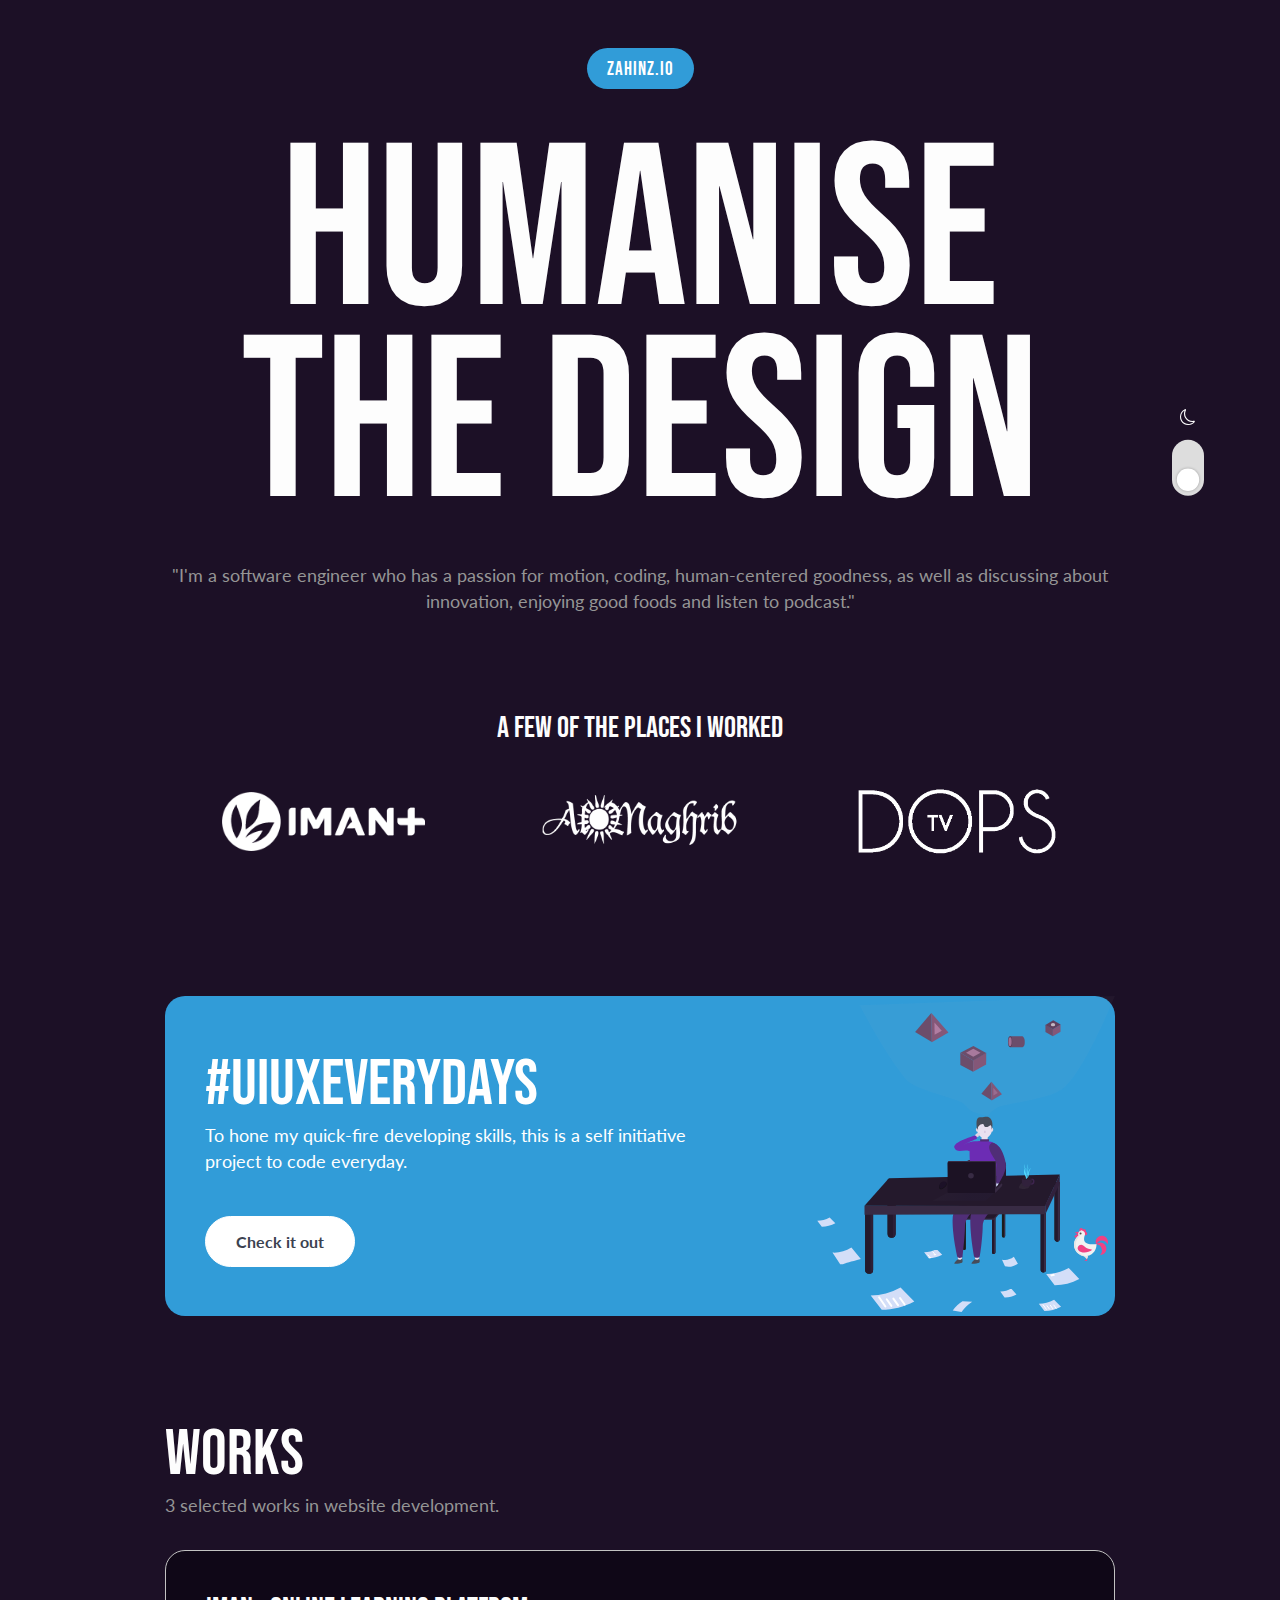
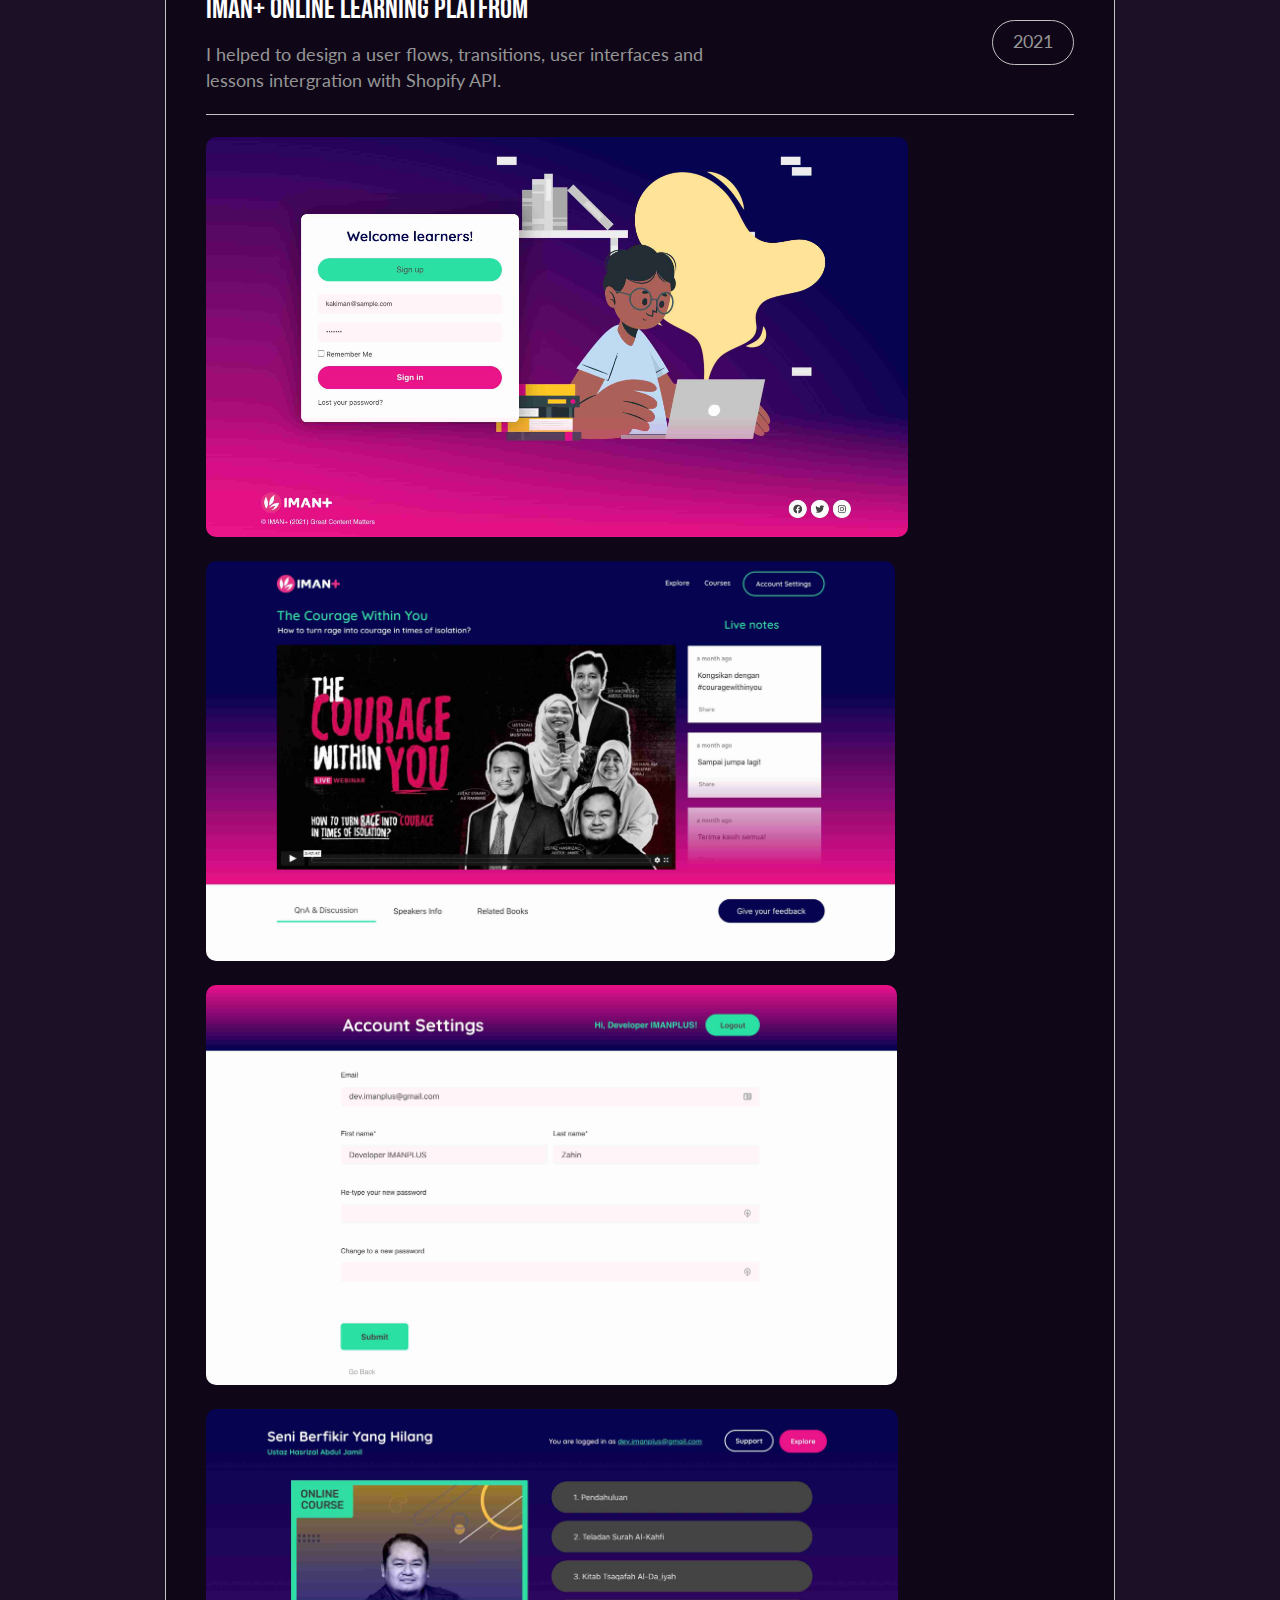
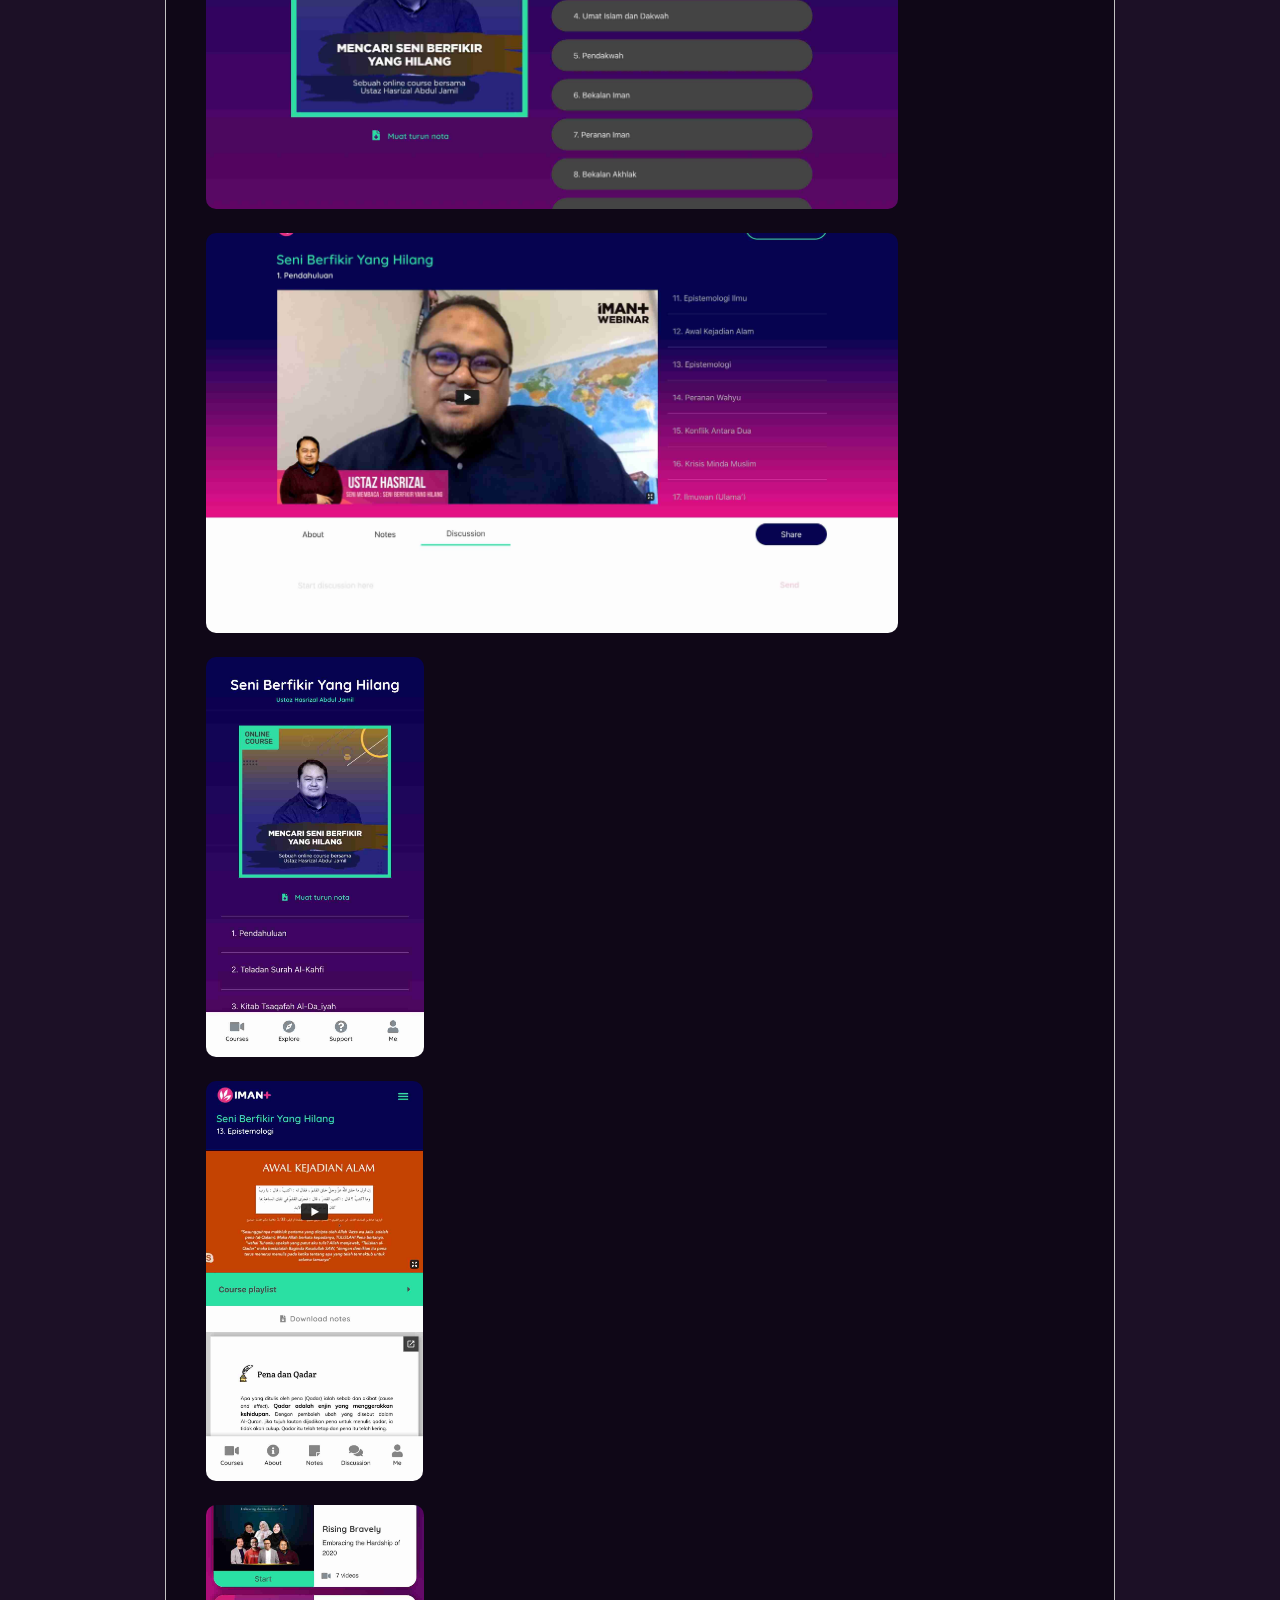
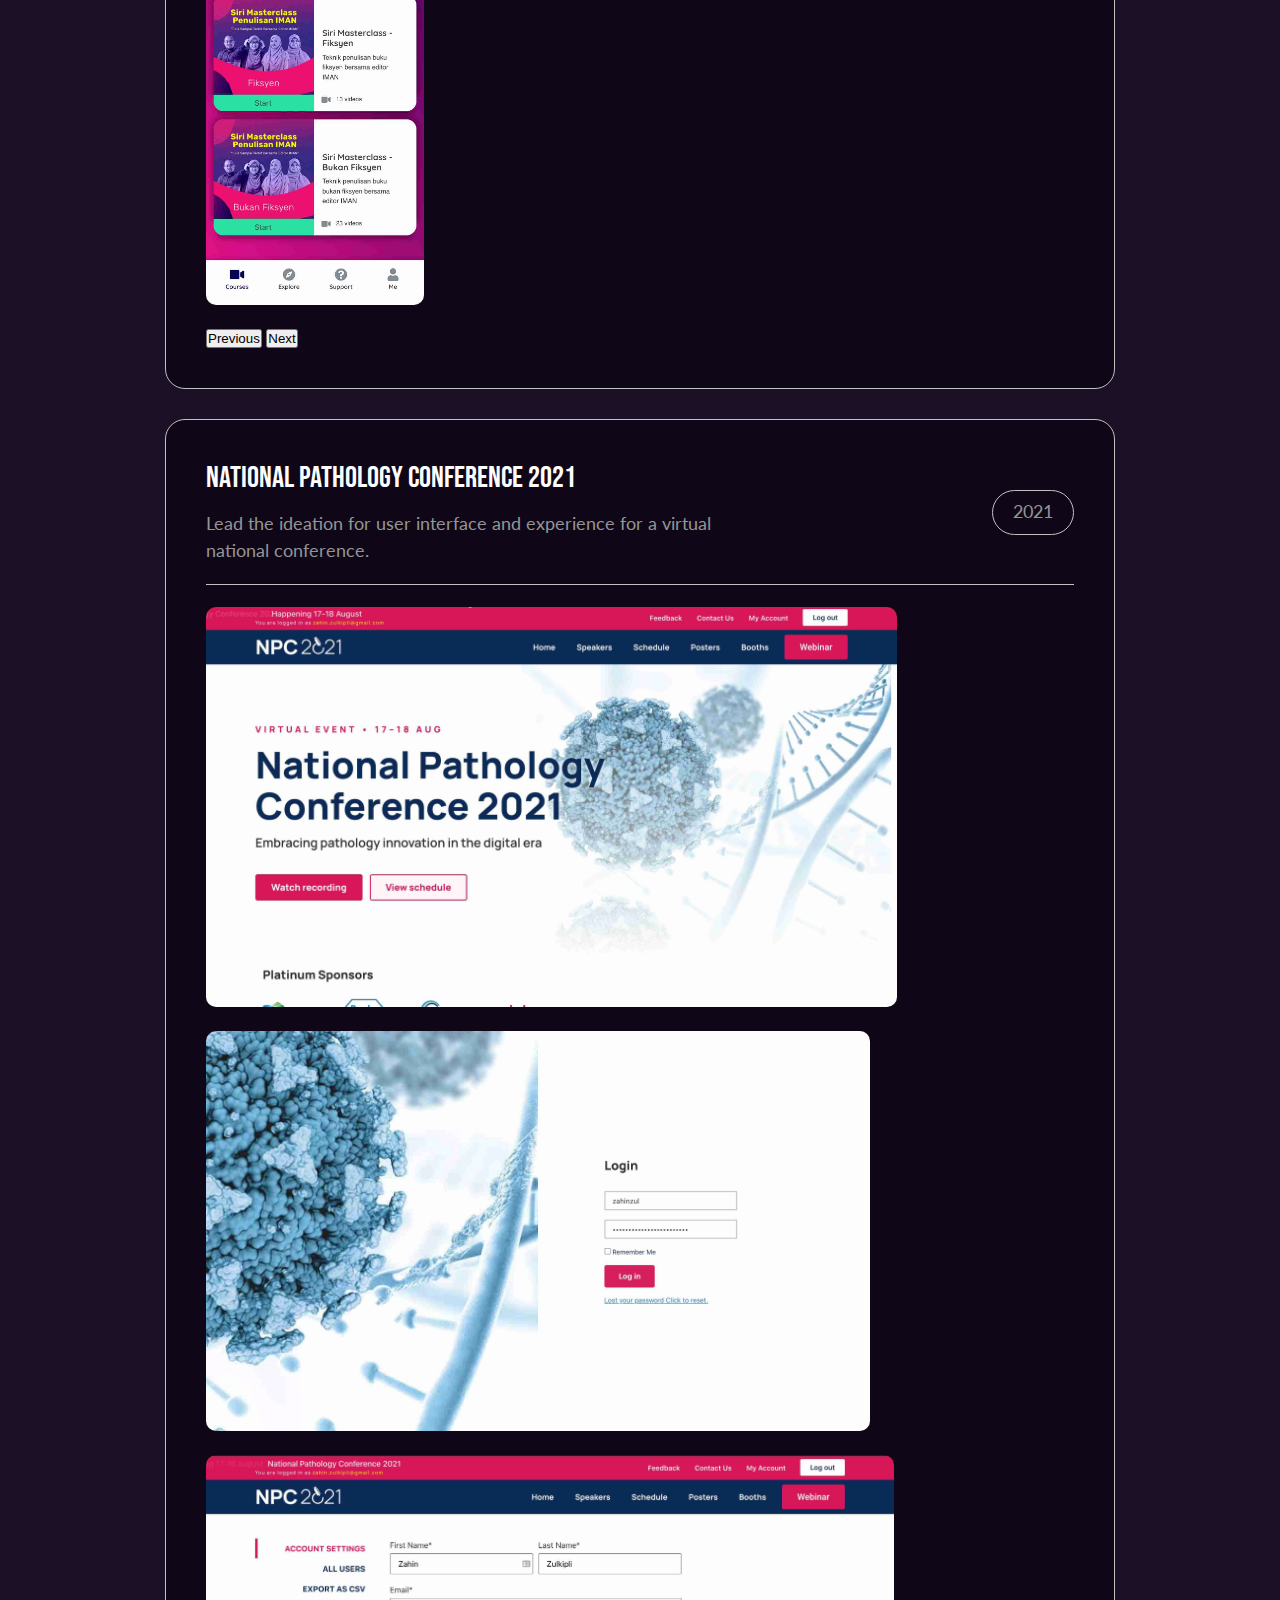
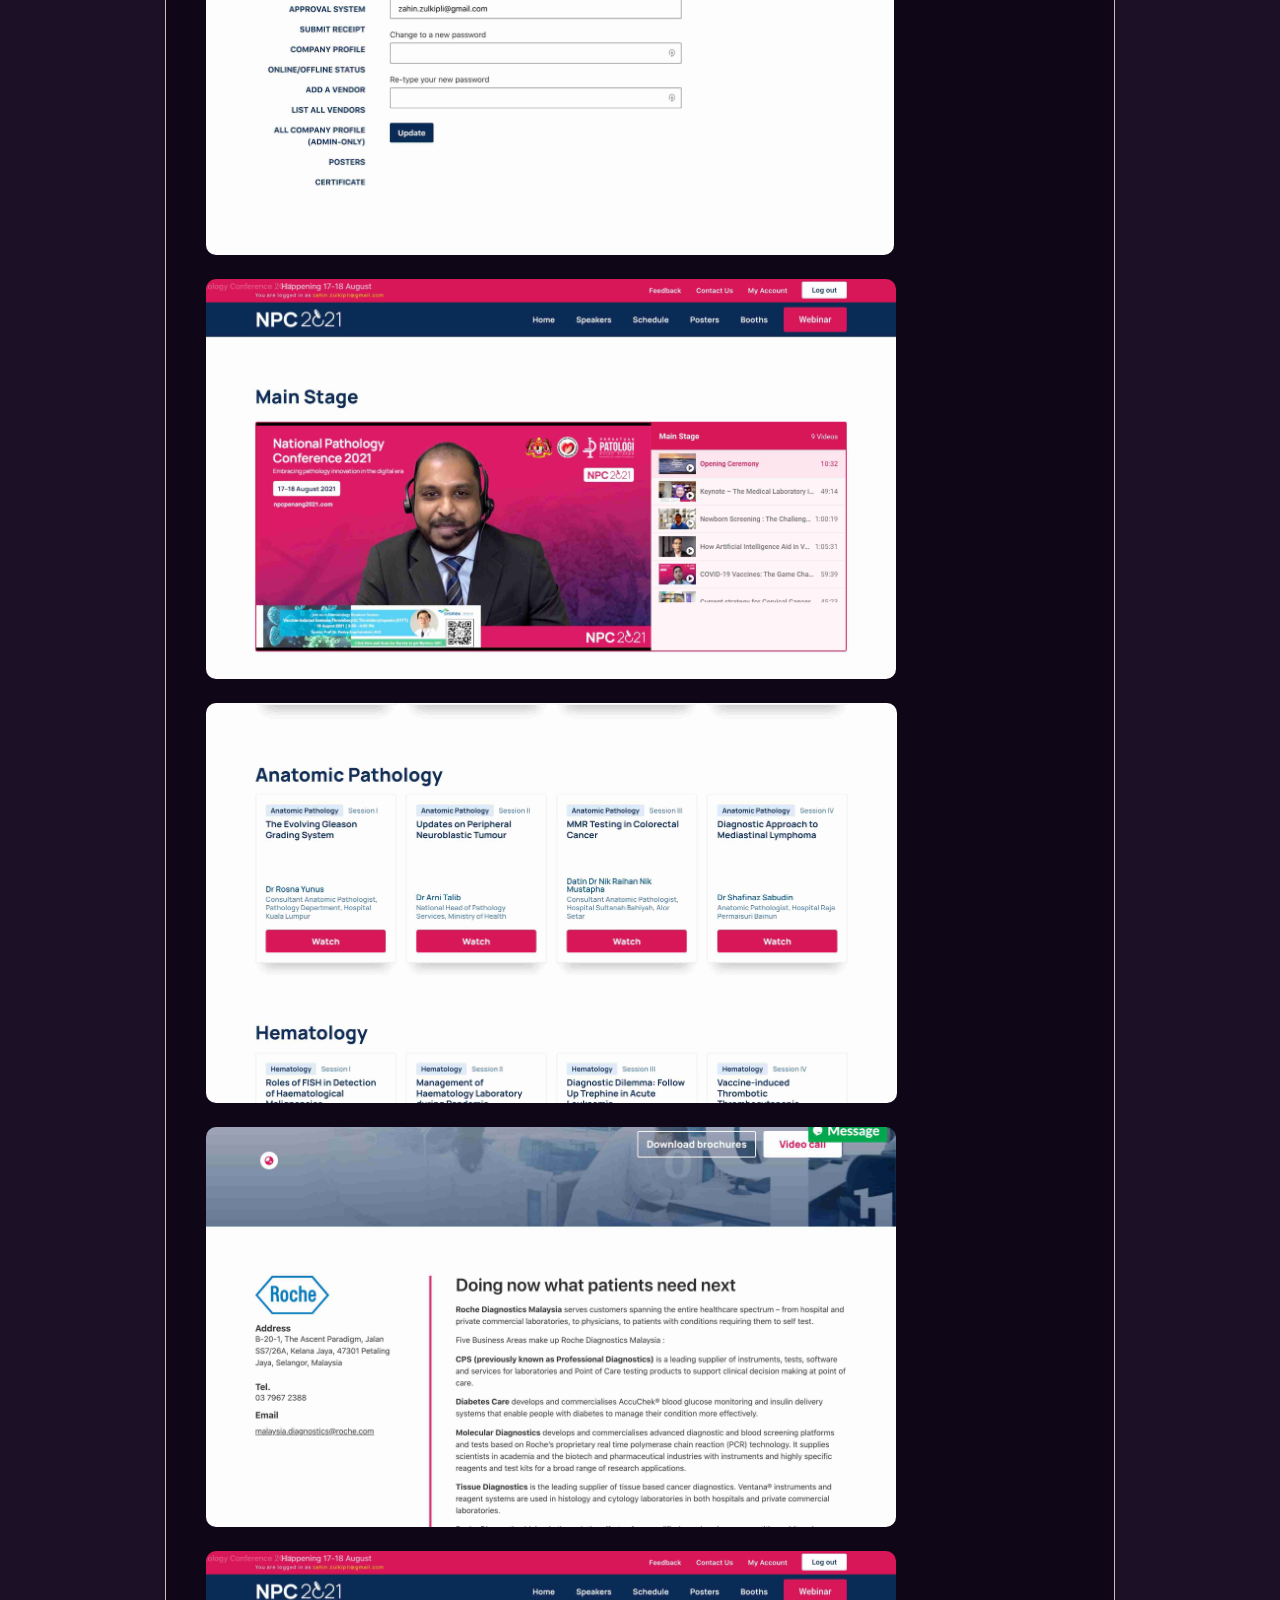
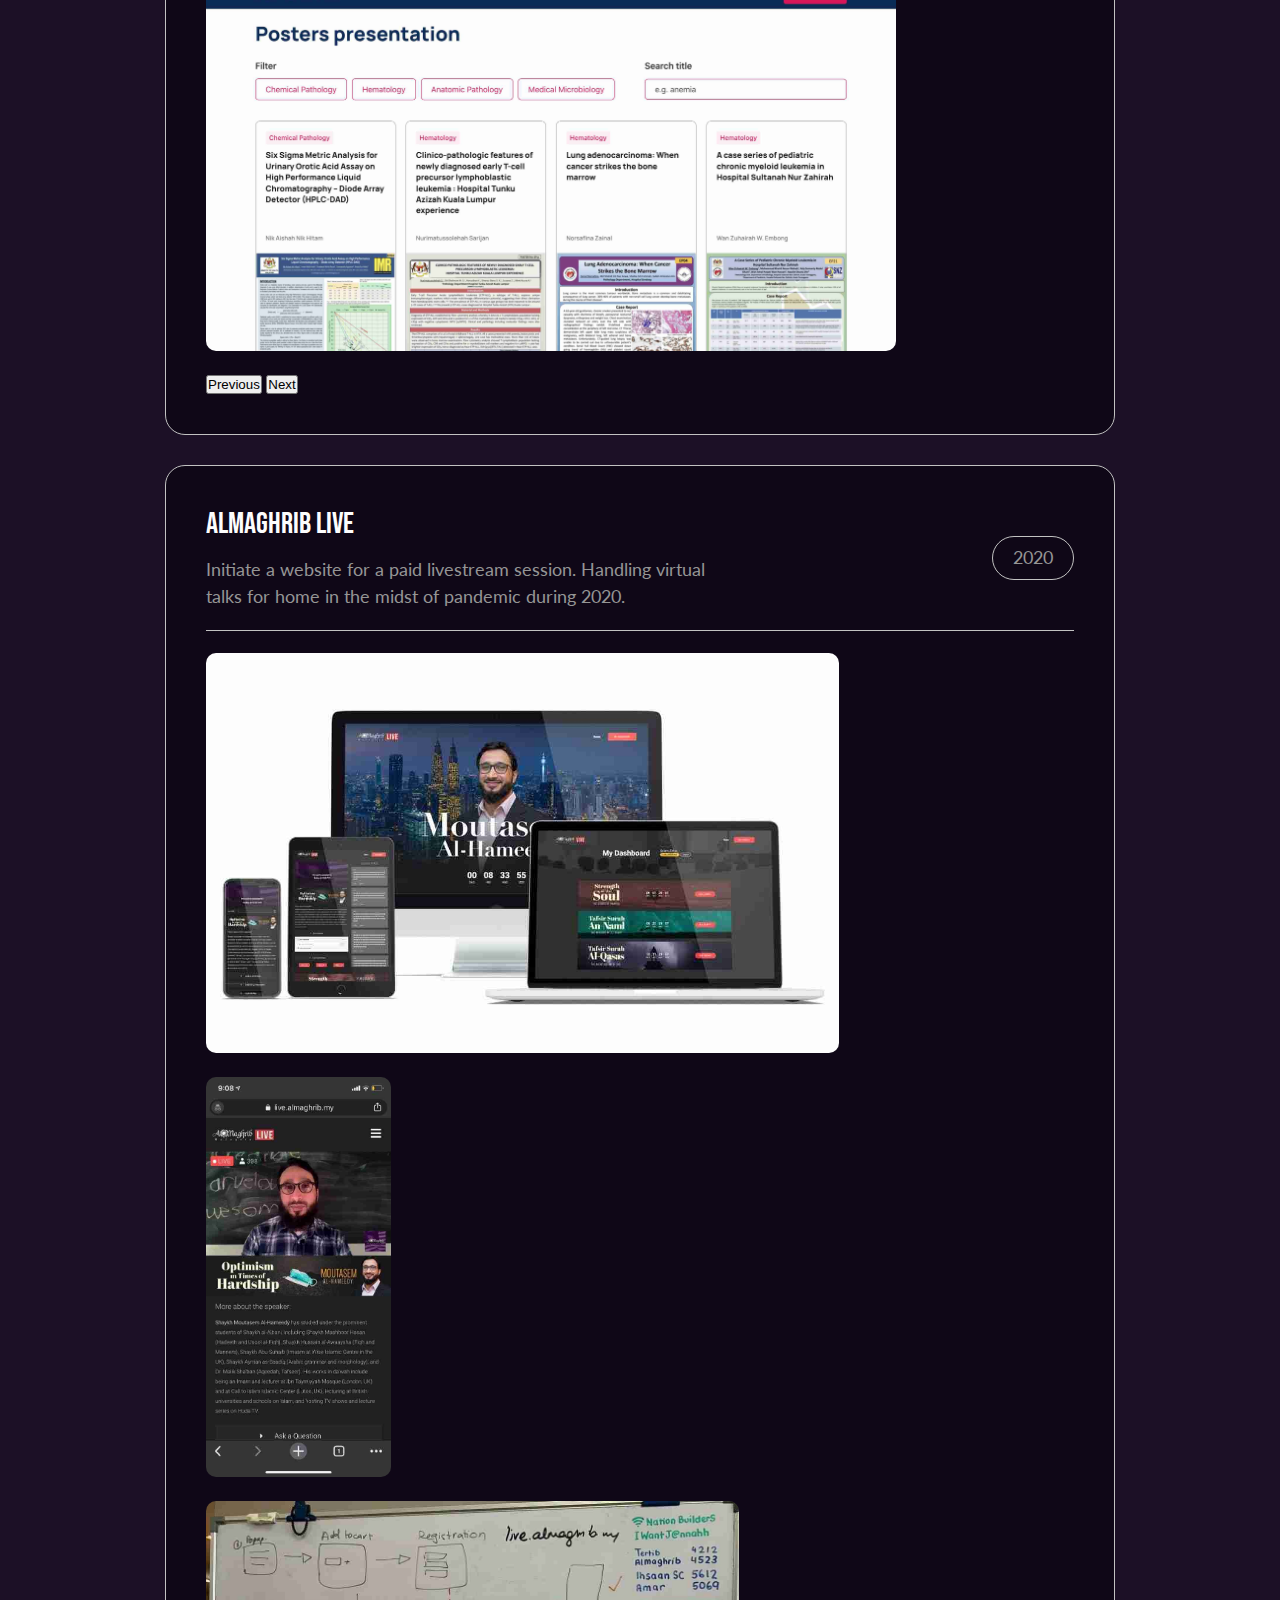
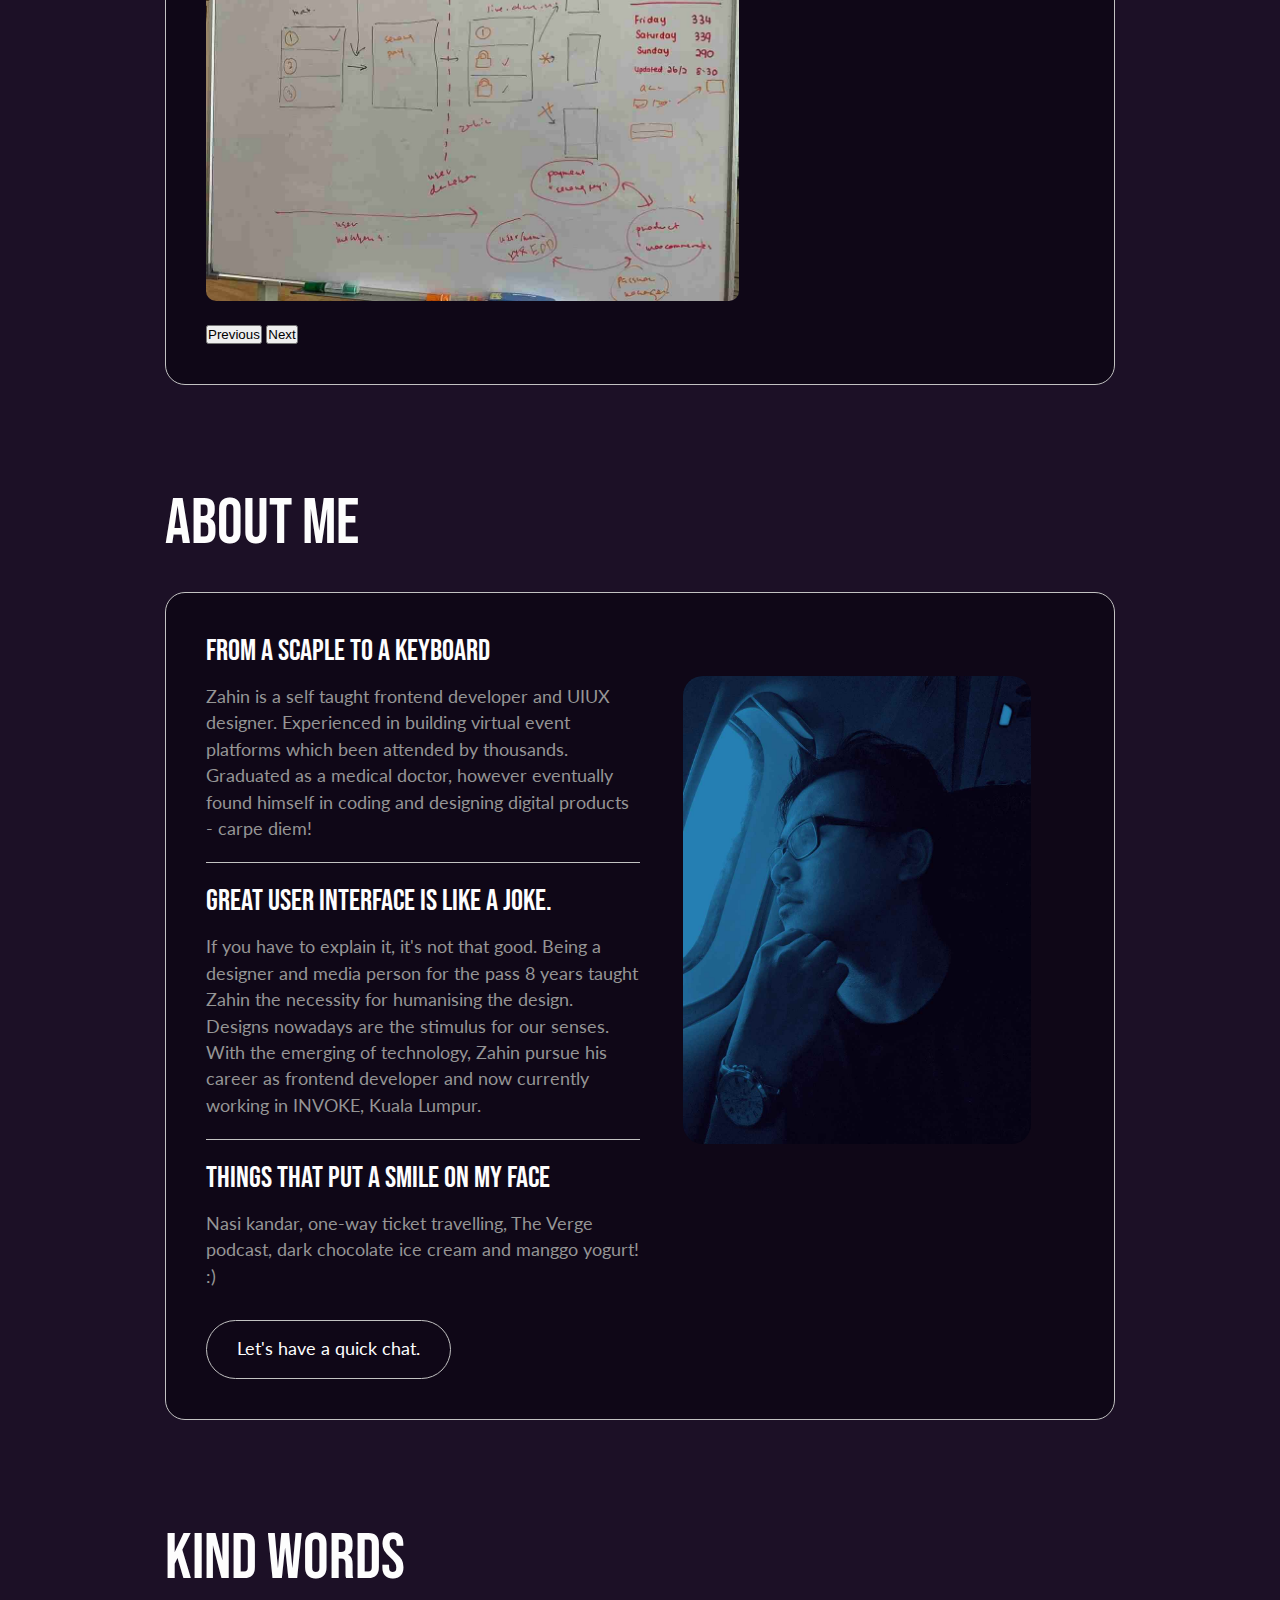
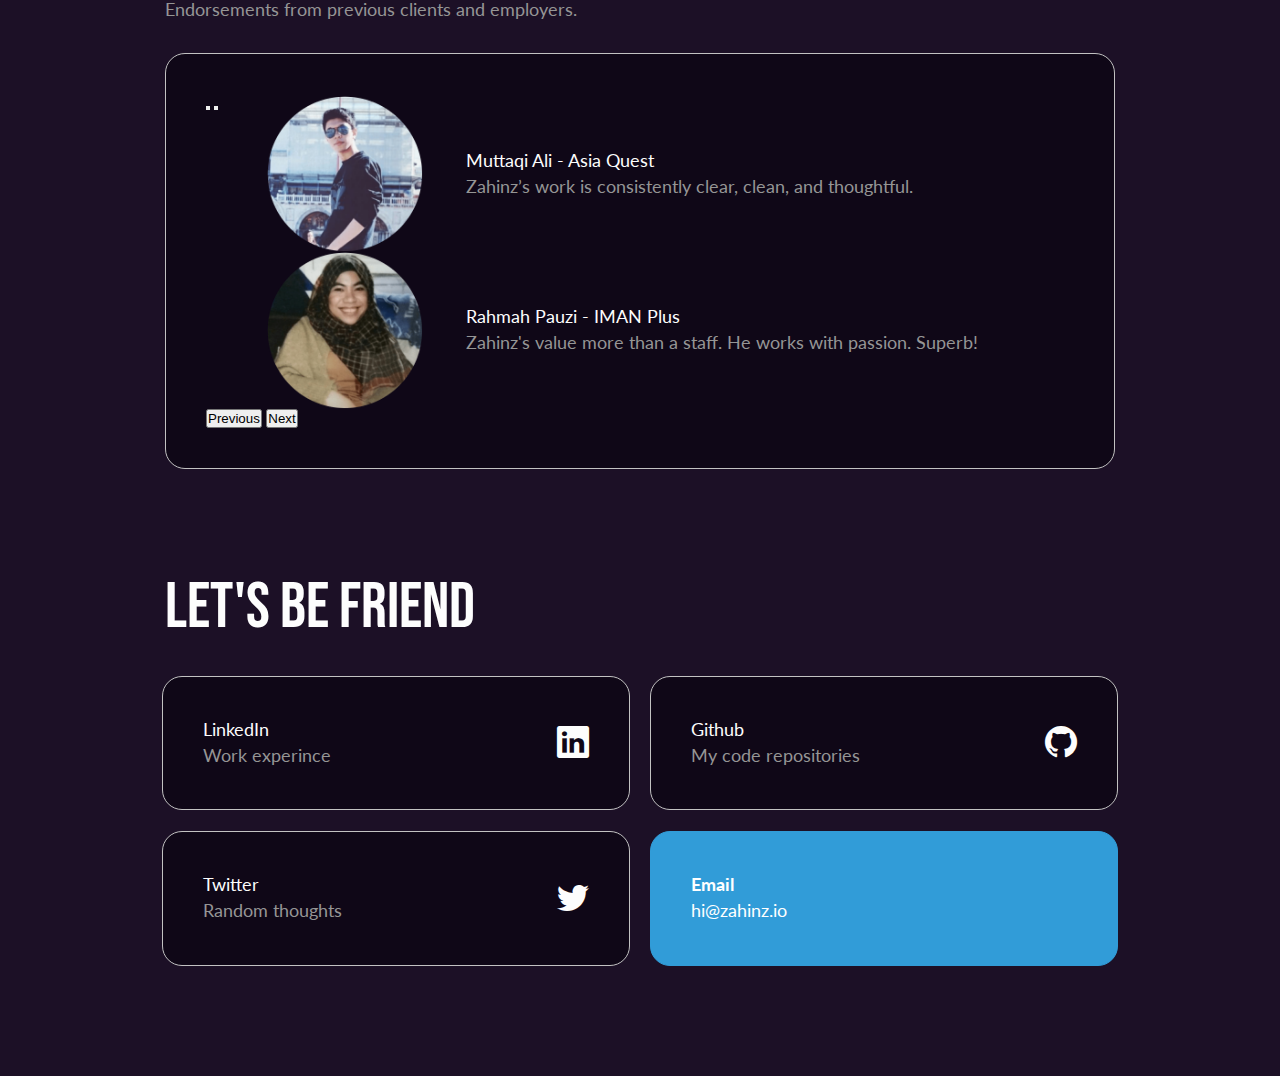
==== commit 81af22ea: "final" ====
--- a/index.html
+++ b/index.html
@@ -319,7 +319,7 @@
                                     <img src="assets/rahmah.png" class="d-block" alt="...">
                                     <div class="text">
                                         <p class="main-body color-title">Rahmah Pauzi - IMAN Plus</p>
-                                        <p class="main-body color-body">Zahinz's value more a staff. He works with passion. Superb!</p>
+                                        <p class="main-body color-body">Zahinz's value more than a staff. He works with passion. Superb!</p>
                                     </div>
                                 </div>
                             </div>
--- a/css/styles.css
+++ b/css/styles.css
@@ -317,6 +317,26 @@
     margin-top: 40px;
     background-color: white;
     color: #3B4250;
+    animation: pulse-white 1s infinite;
+
+}
+
+  
+@keyframes pulse-white {
+0% {
+    /* transform: scale(0.95); */
+    box-shadow: 0 0 0 0 rgba(255, 255, 255, 0.7);
+}
+
+70% {
+    /* transform: scale(1); */
+    box-shadow: 0 0 0 10px rgba(255, 255, 255, 0);
+}
+
+100% {
+    /* transform: scale(0.95); */
+    box-shadow: 0 0 0 0 rgba(255, 255, 255, 0);
+}
 }
 
 
@@ -496,6 +516,13 @@
 #section7 .connect-container .connect-list i {
     font-size: 2rem;
 }
+
+#section7 .connect-container .no-dark-border {
+    animation: pulse-white 1s infinite;
+}
+
+
+
 
 
 
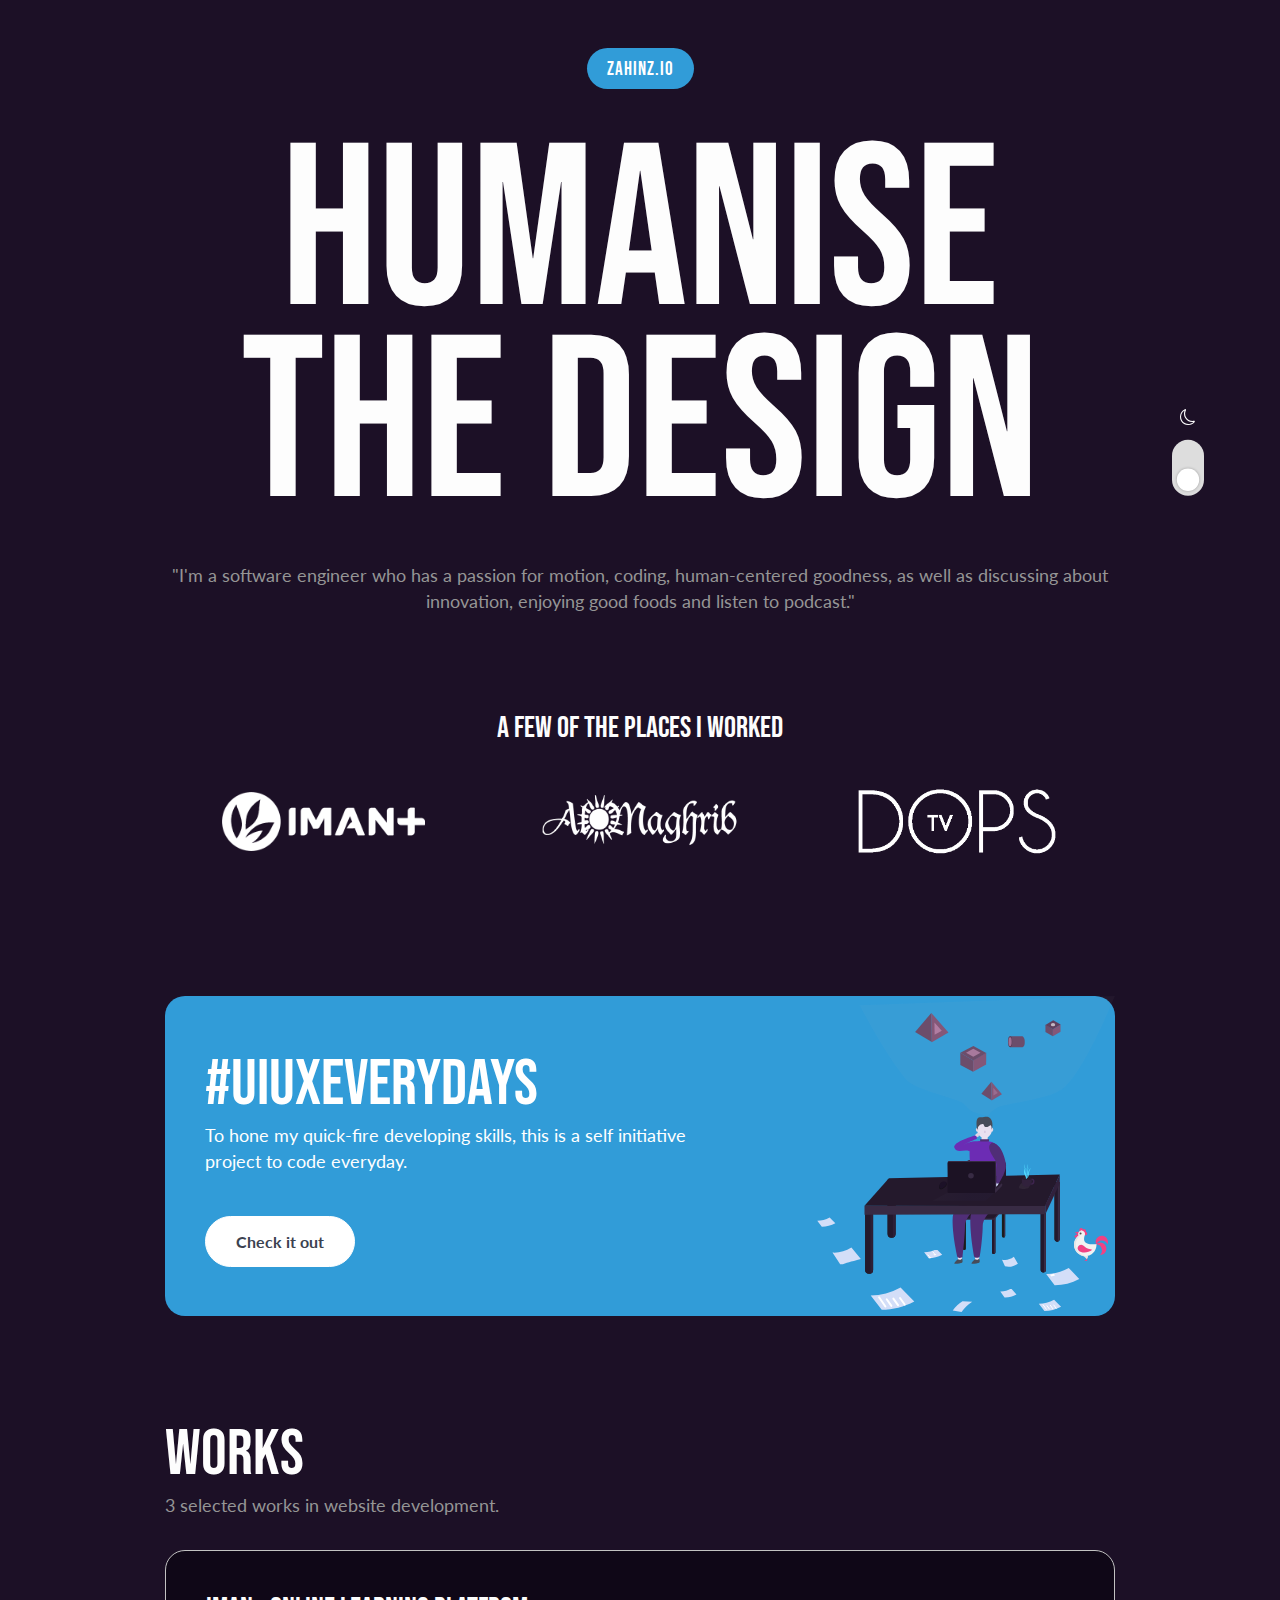
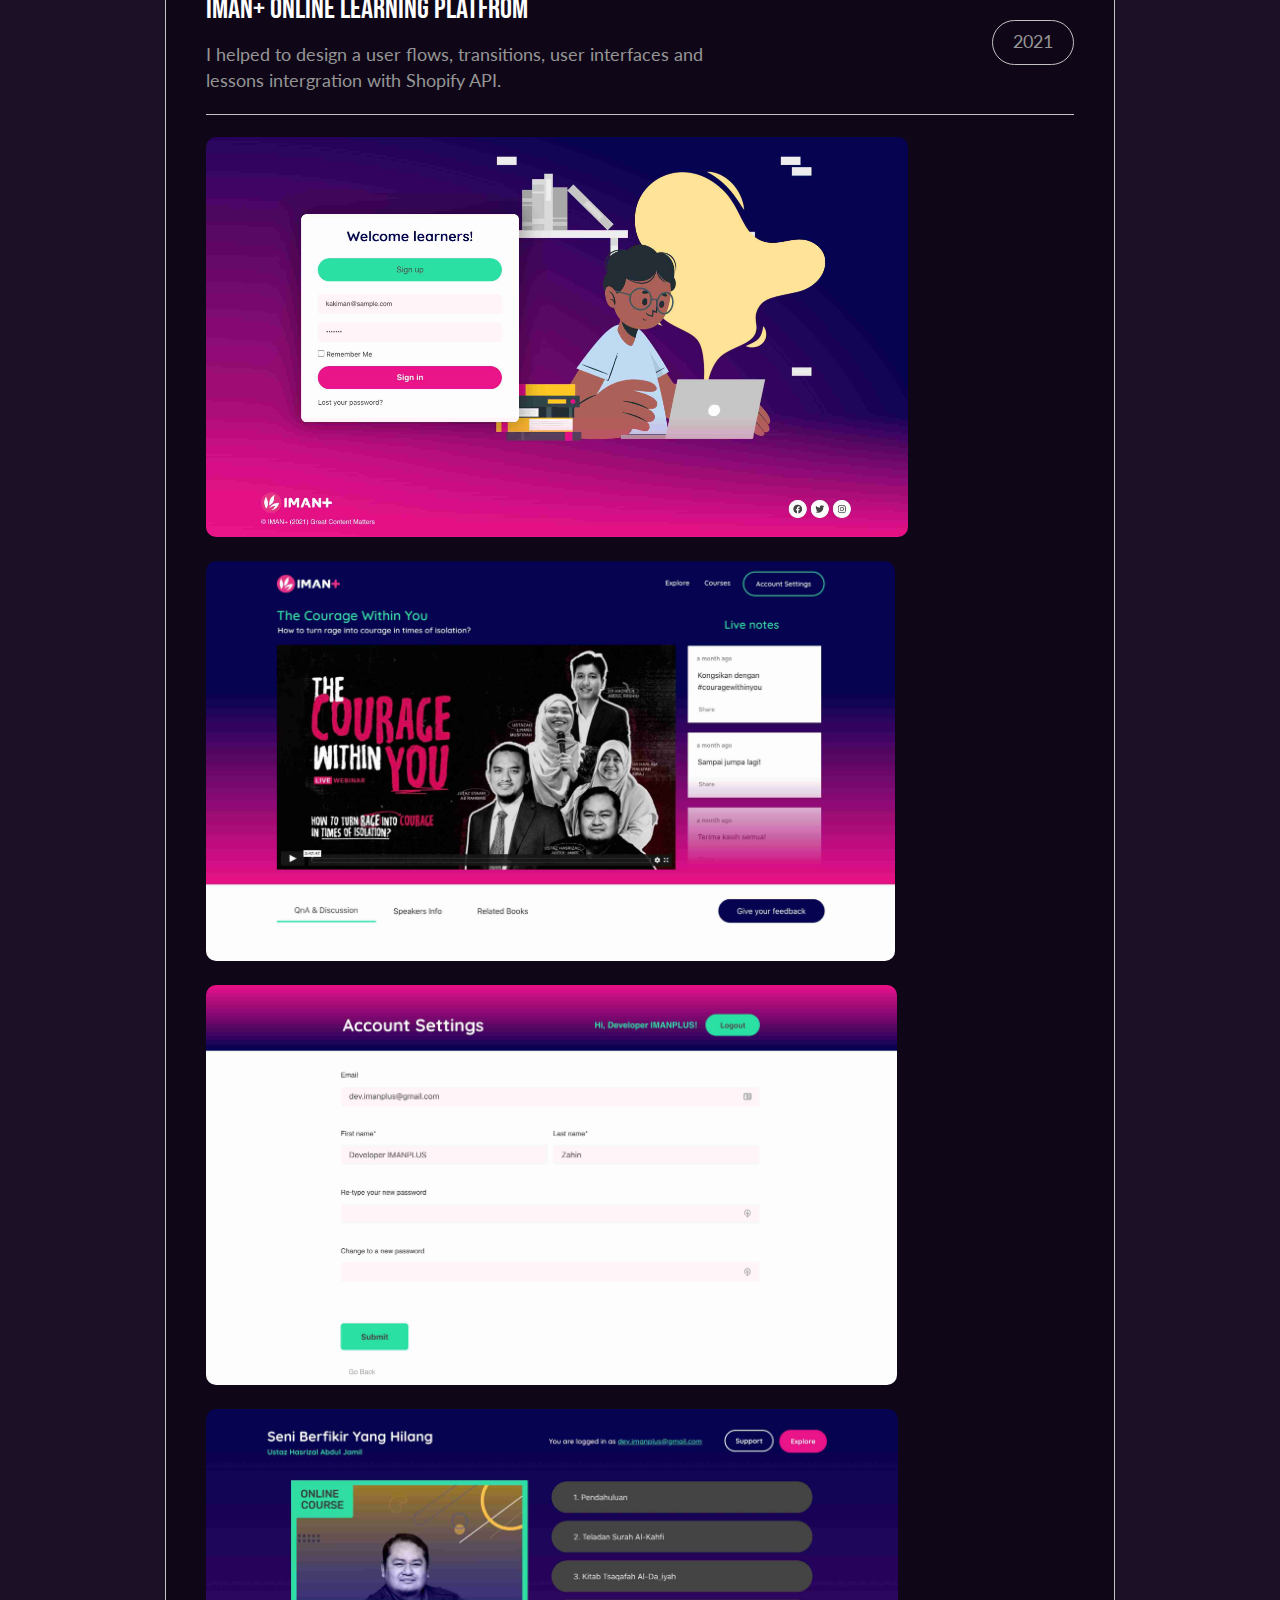
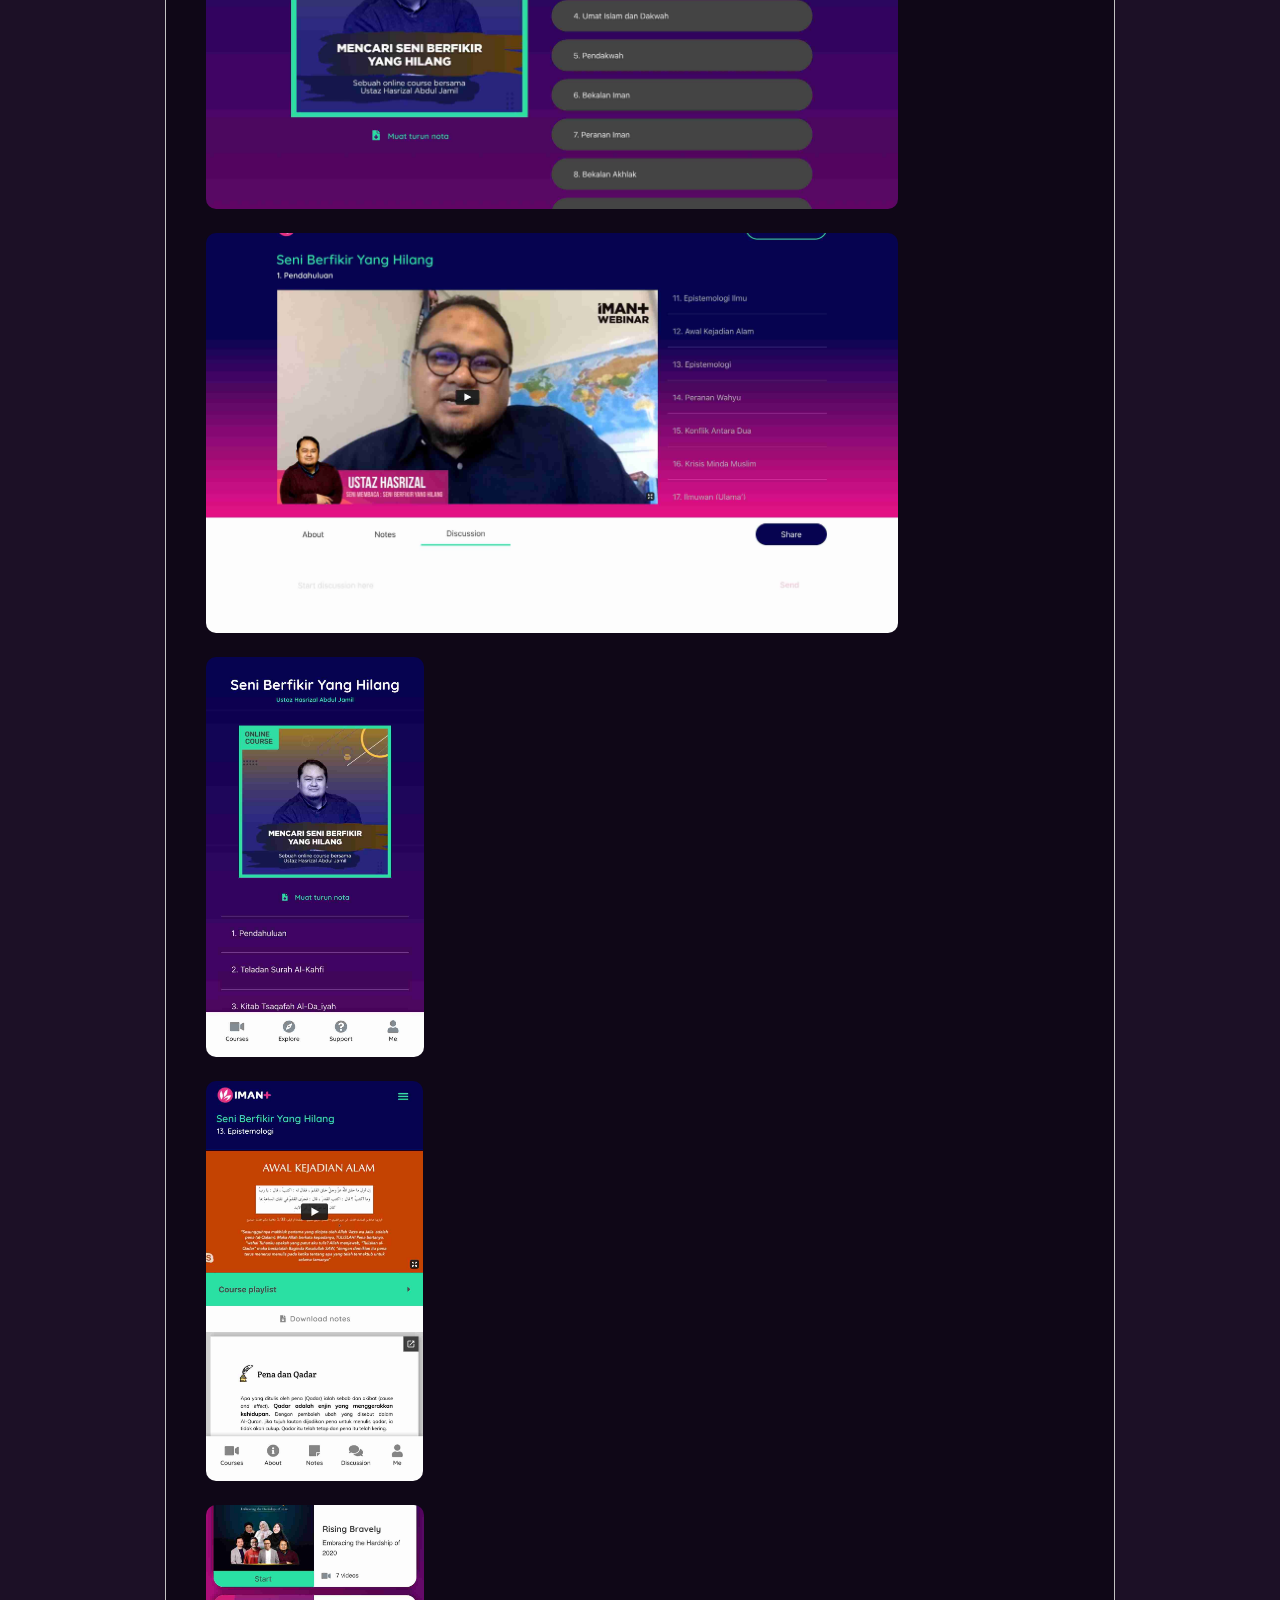
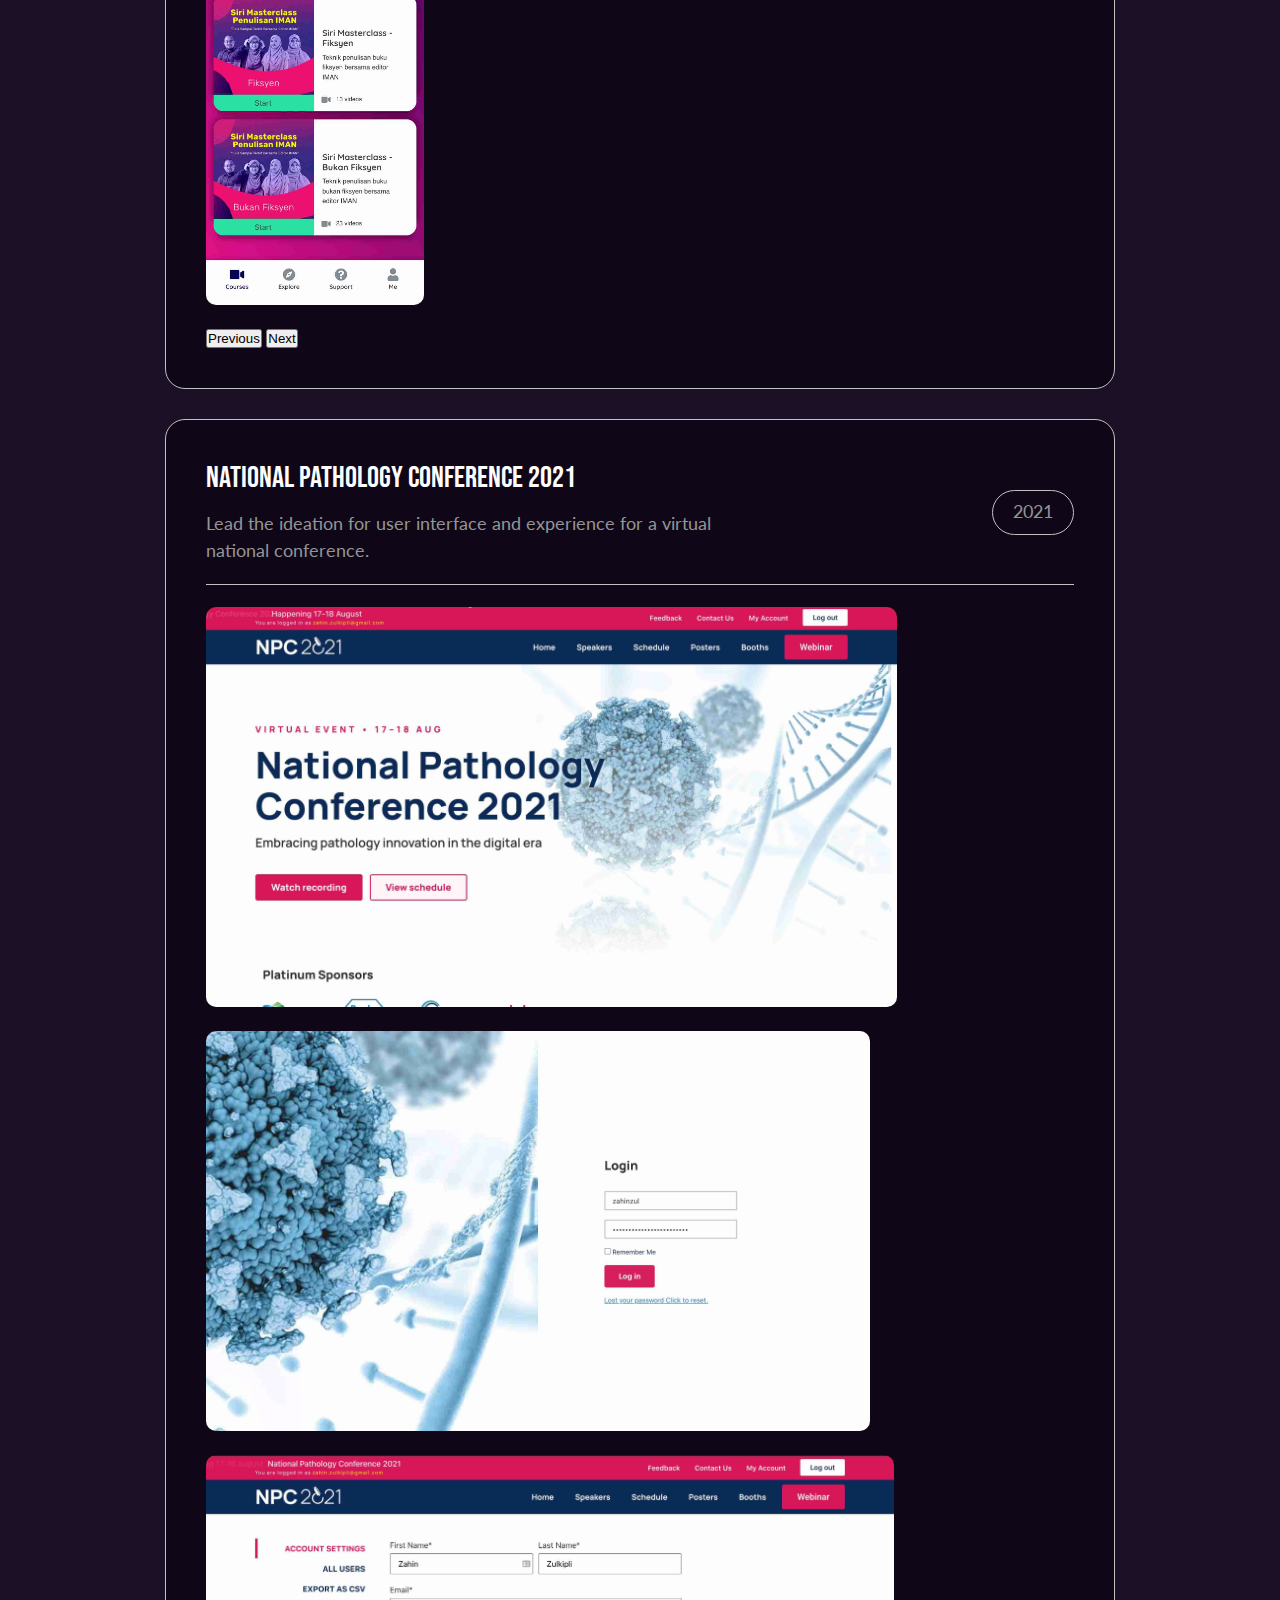
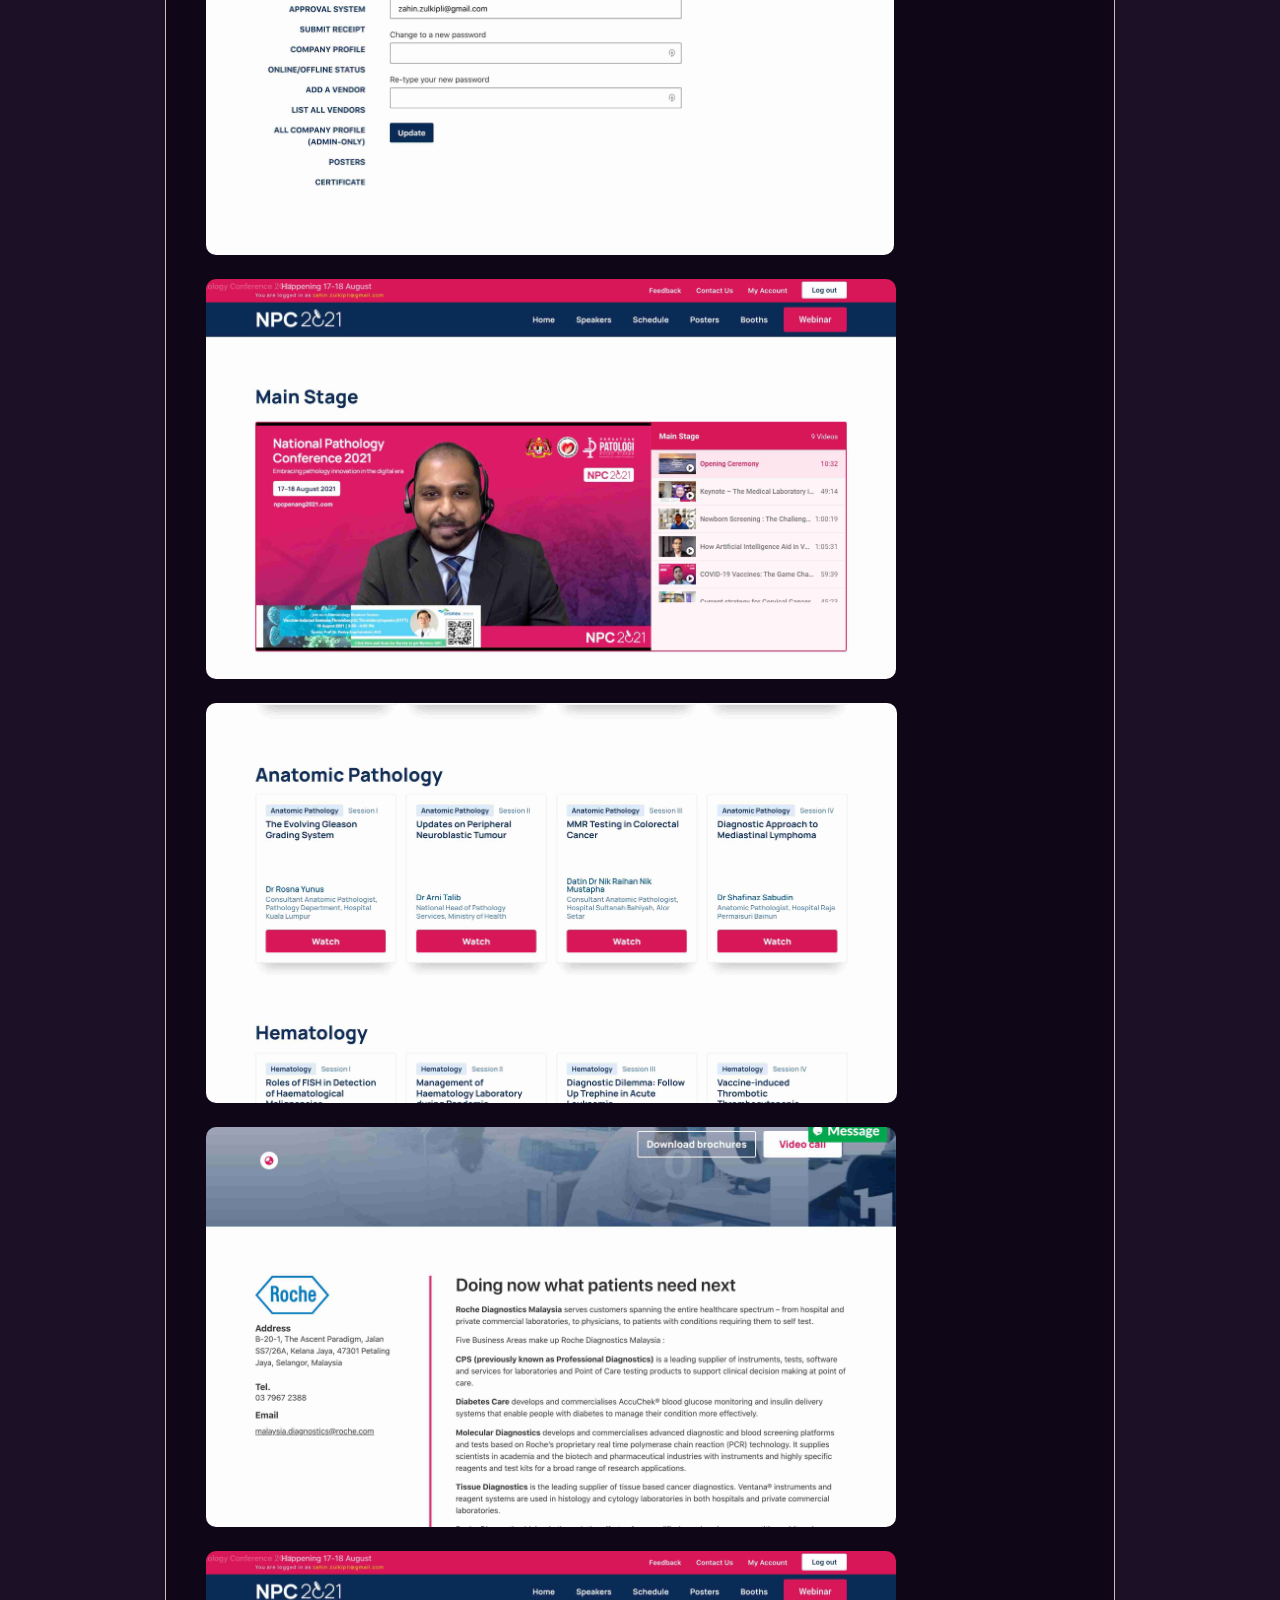
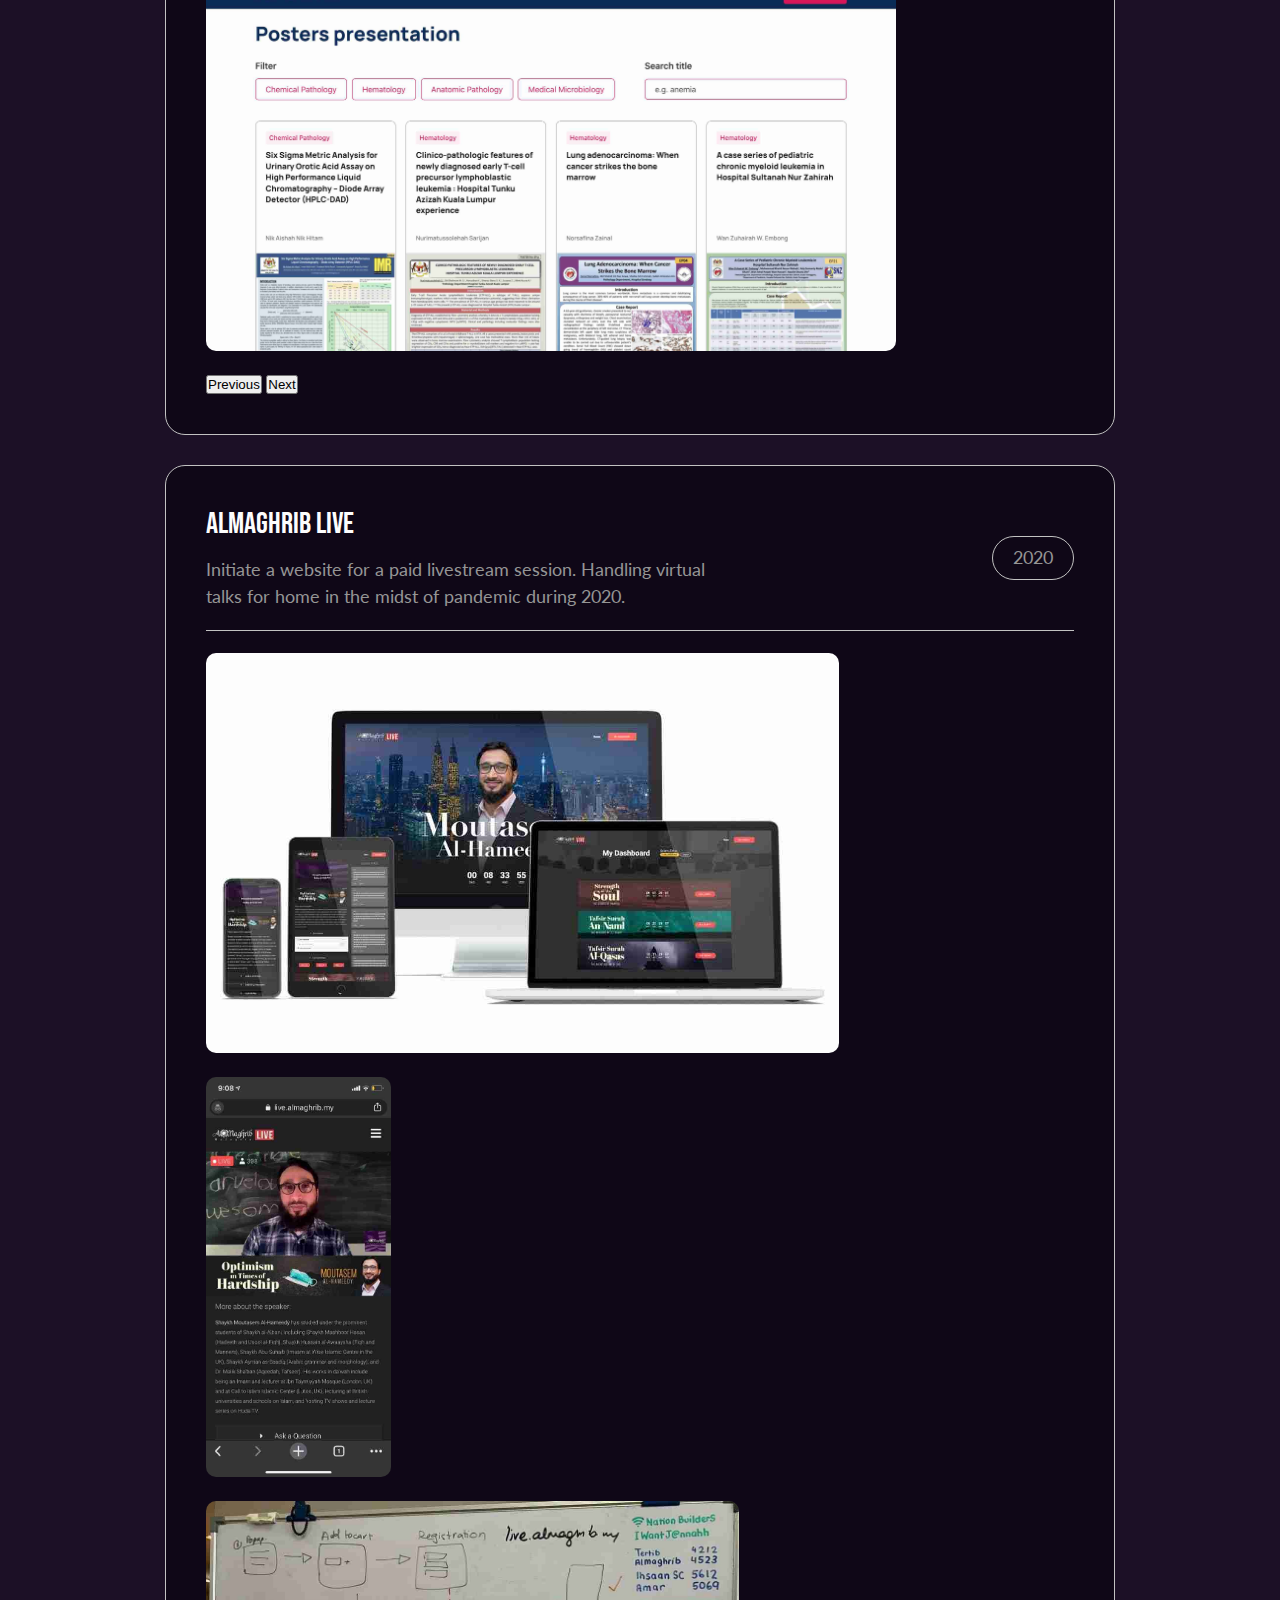
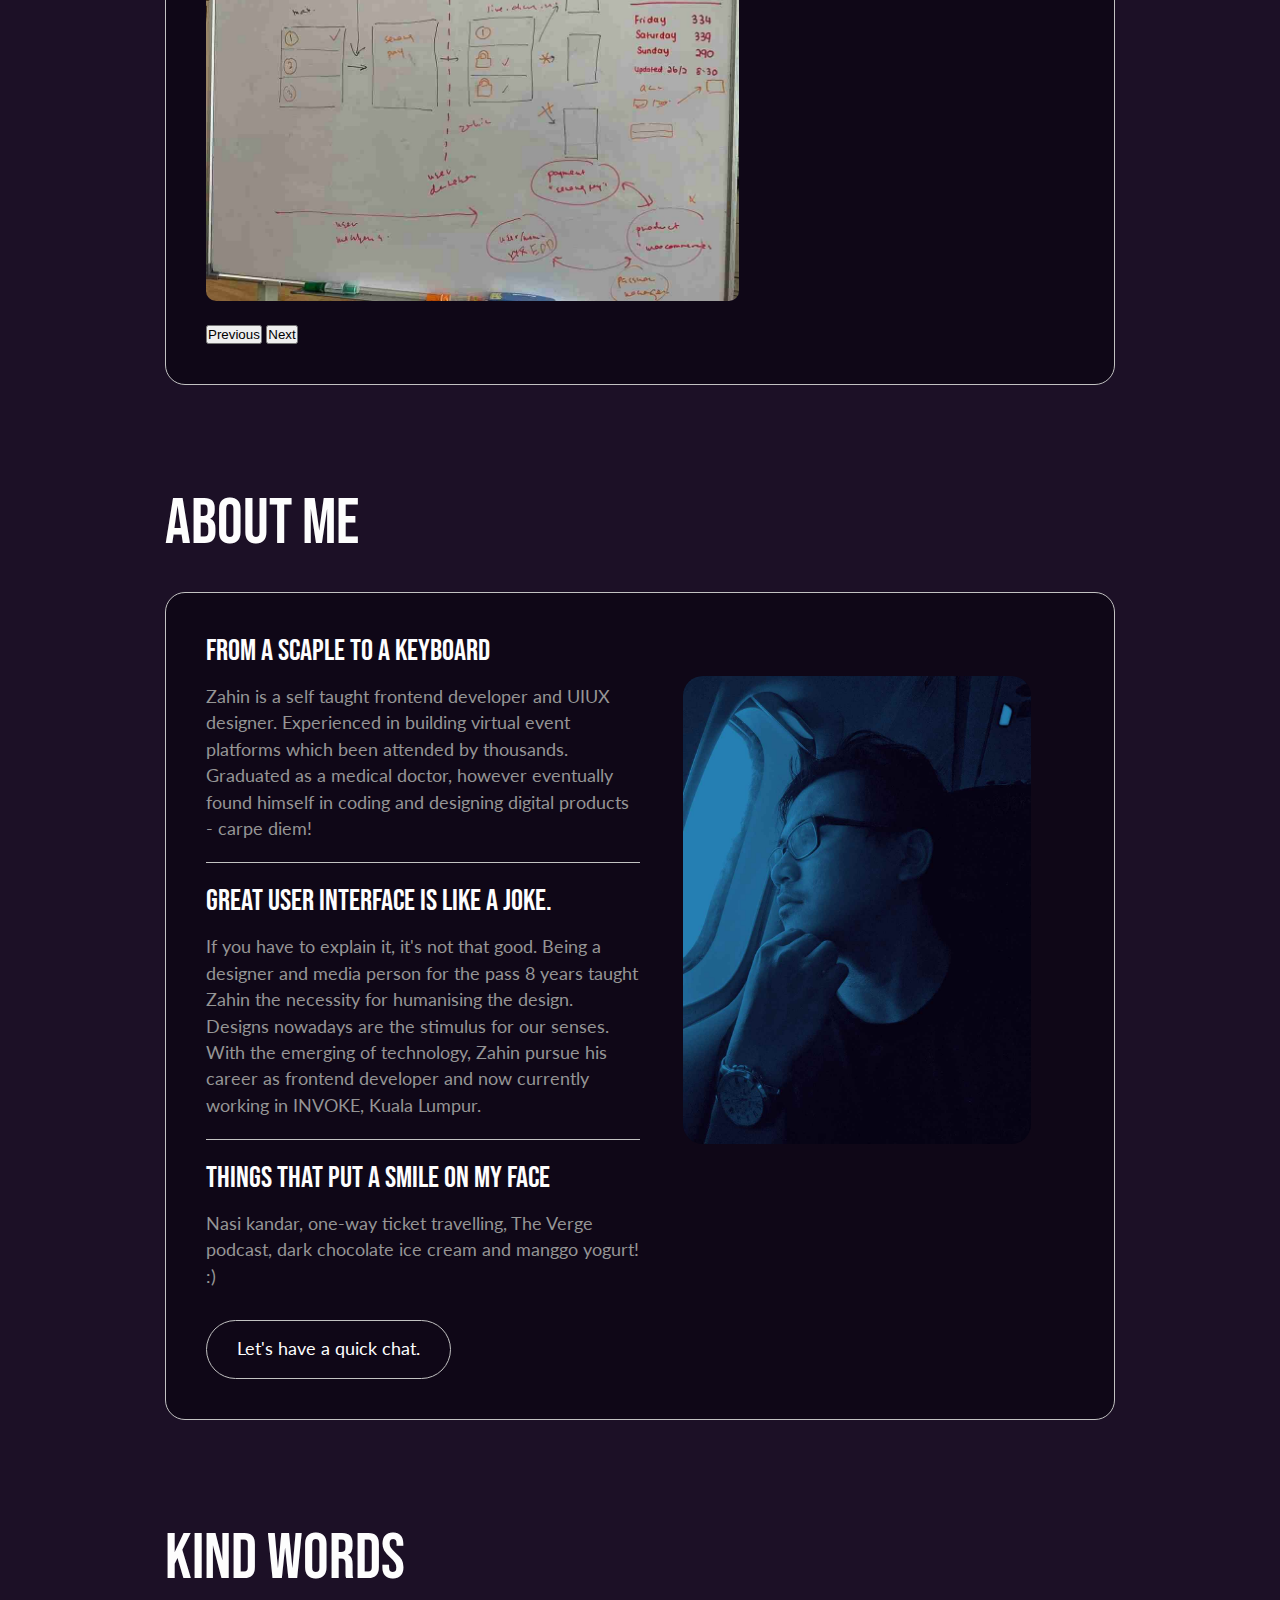
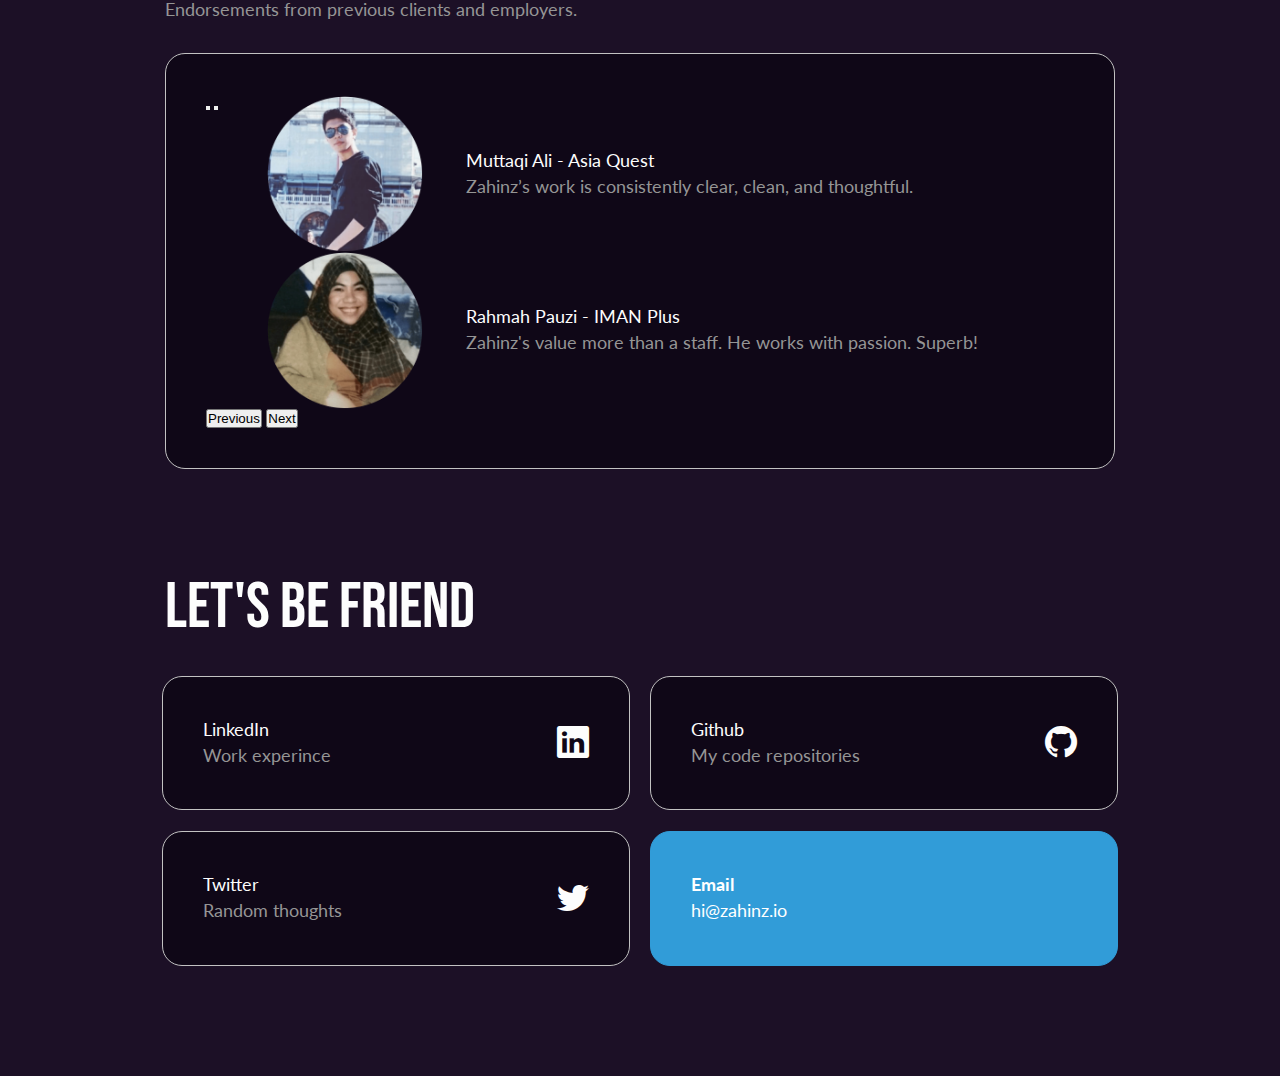
==== commit 08e4119f: "final" ====
--- a/index.html
+++ b/index.html
@@ -276,9 +276,11 @@
                             <hr>
                             <p class="main-subtitle color-title">Things that put a smile on my face</p>
                             <p class="main-body color-body">Nasi kandar, one-way ticket travelling, The Verge podcast, dark chocolate ice cream and manggo yogurt! :)</p>
-                            <div class="dark-border">
-                                <p class="color-title main-body">Let's have a quick chat.</p>
-                            </div>
+                            <a href="#section7">
+                                <div class="dark-border">
+                                    <p class="color-title main-body">Let's have a quick chat.</p>
+                                </div>
+                            </a>
                         </div>
                         <div class="image">
                             <img src="assets/zahinz.jpg" alt="" srcset="">
--- a/css/styles.css
+++ b/css/styles.css
@@ -33,6 +33,7 @@
     transition: all 300ms;
     background-color: #1c1026;
     line-height: unset;
+    scroll-behavior: smooth;
 }
 
 img {
